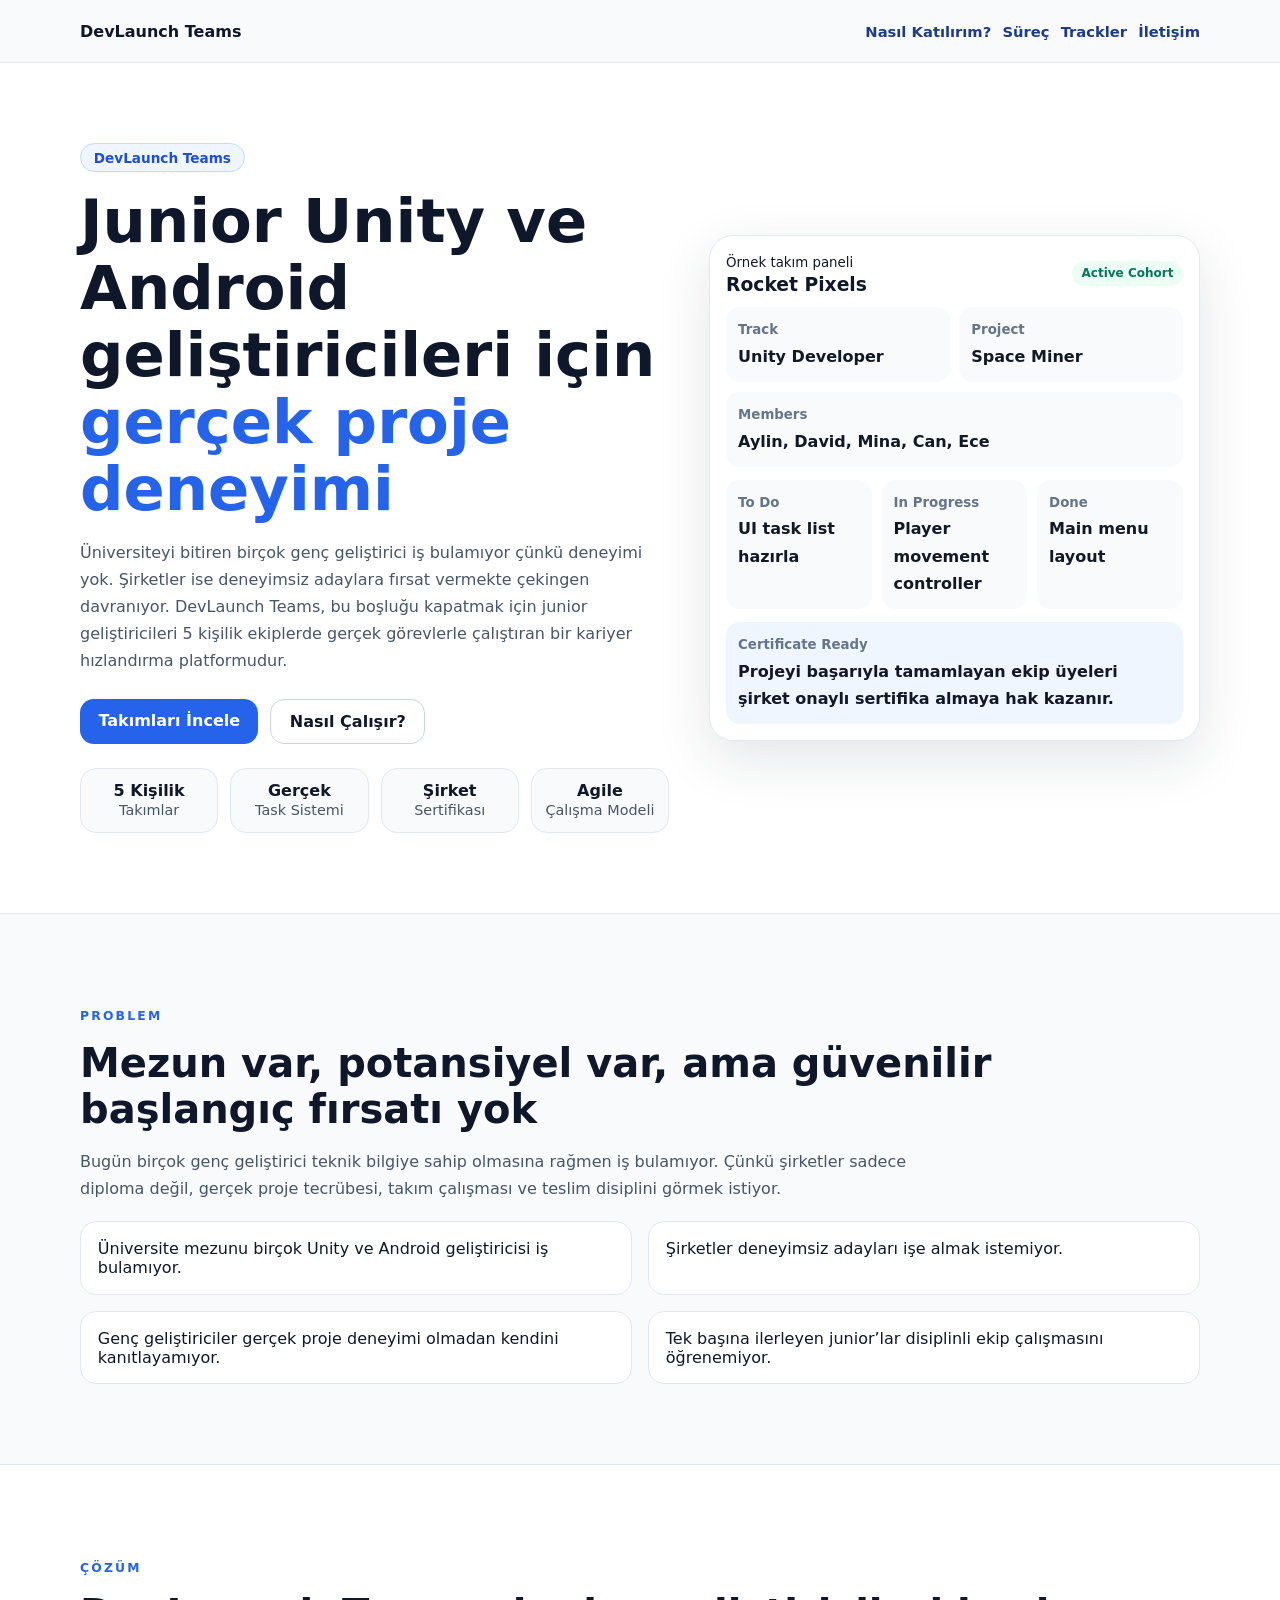
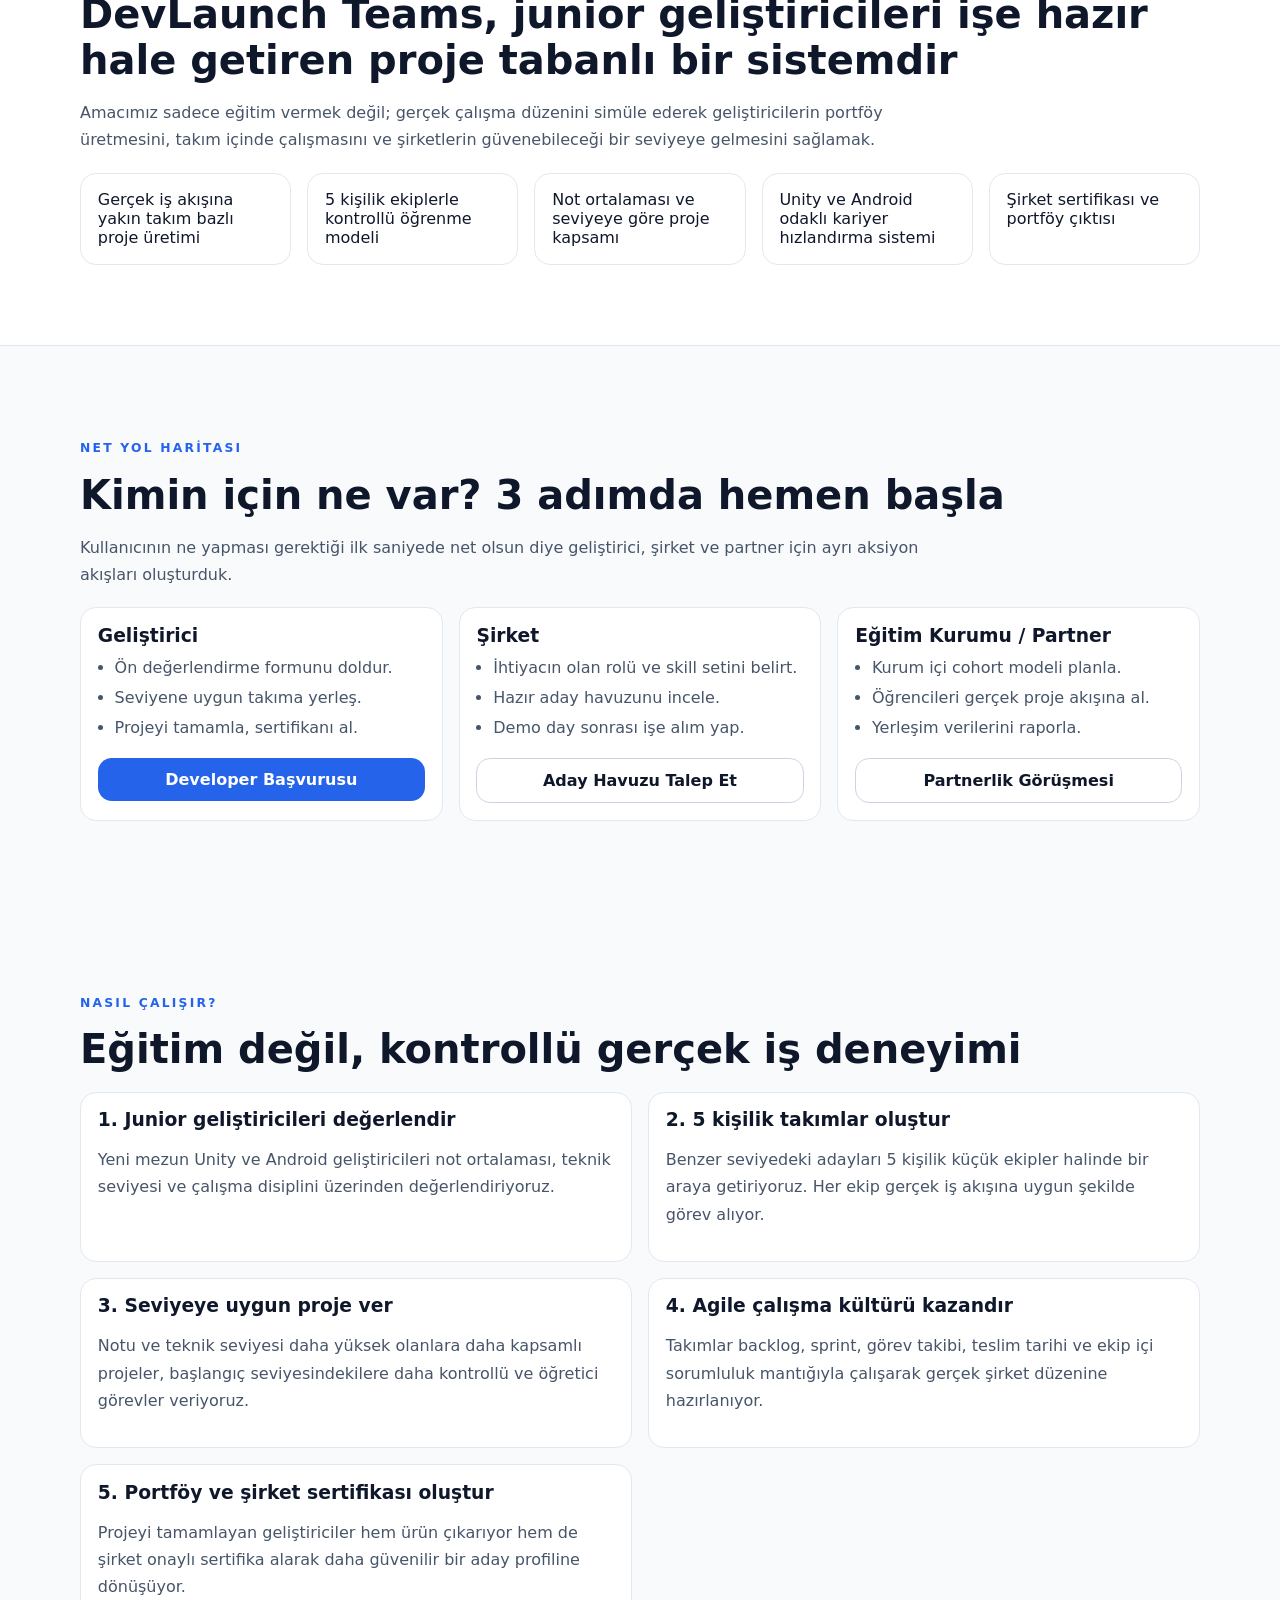
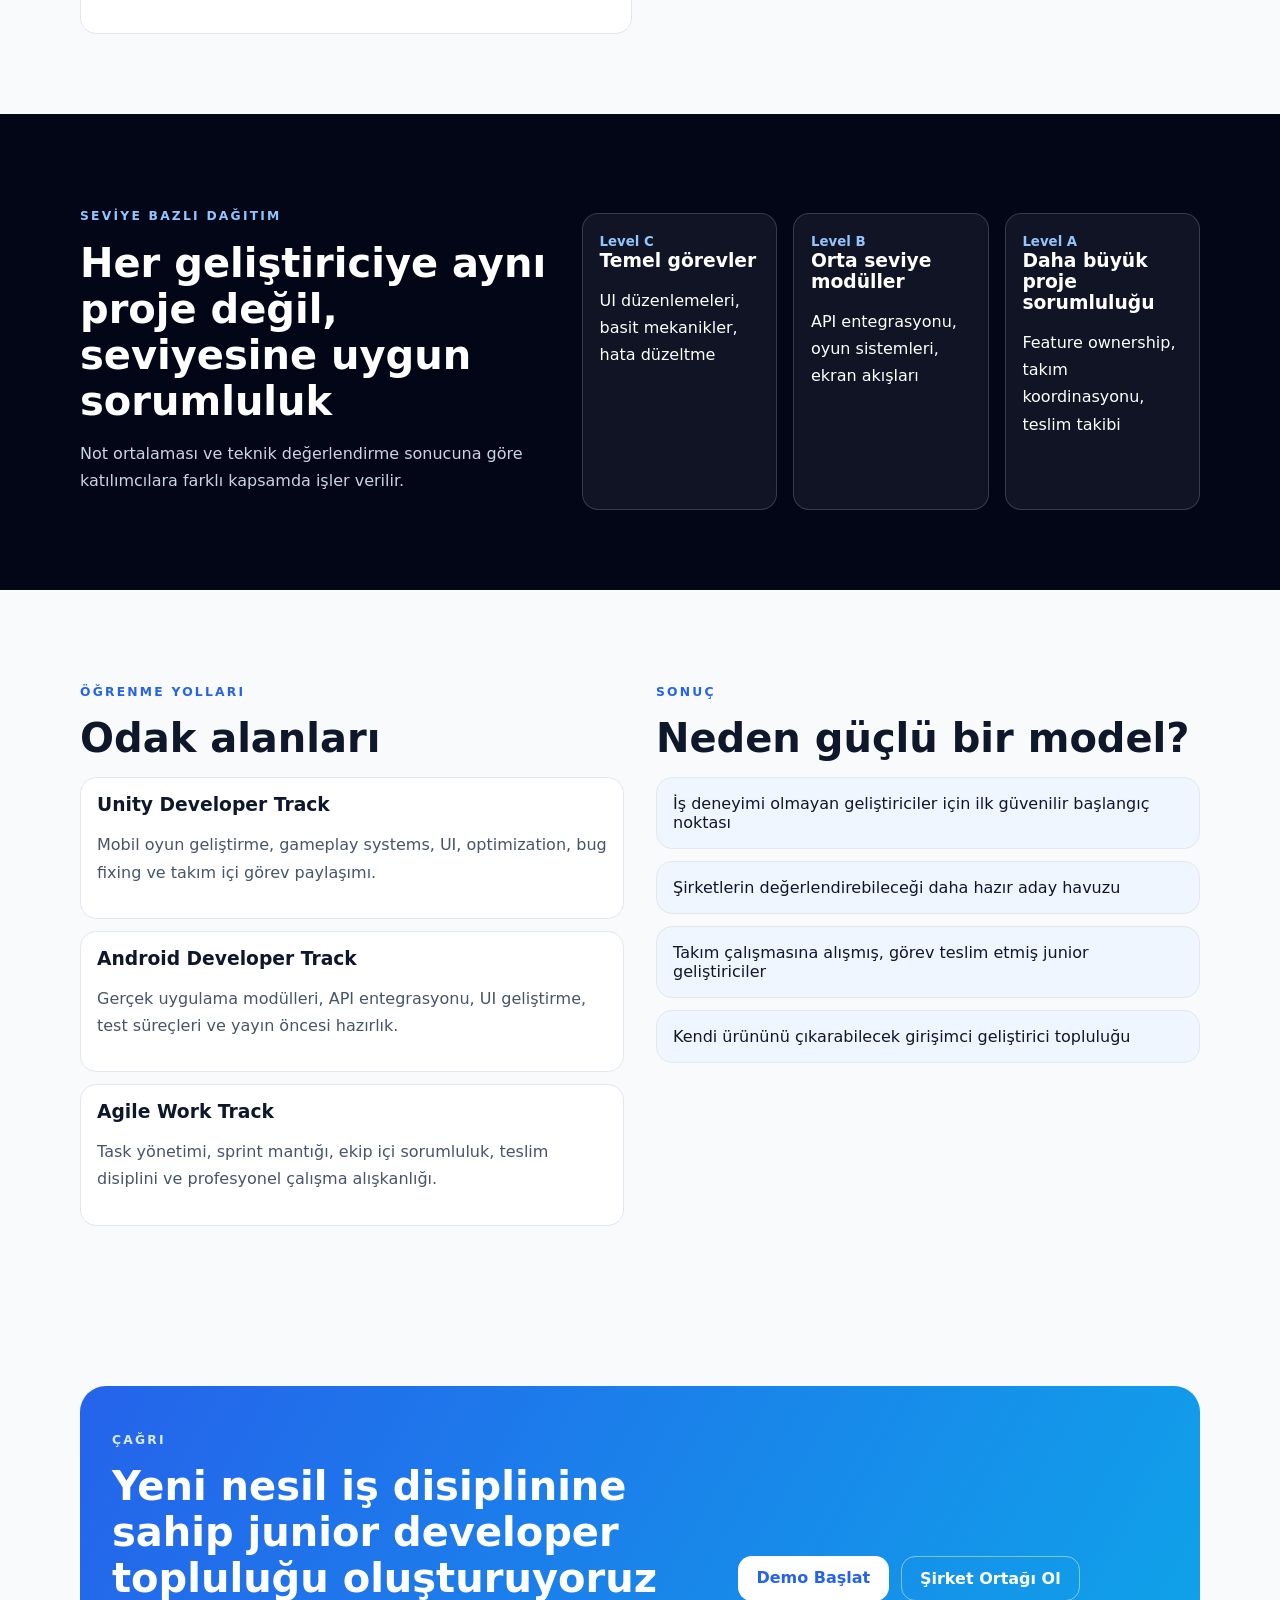
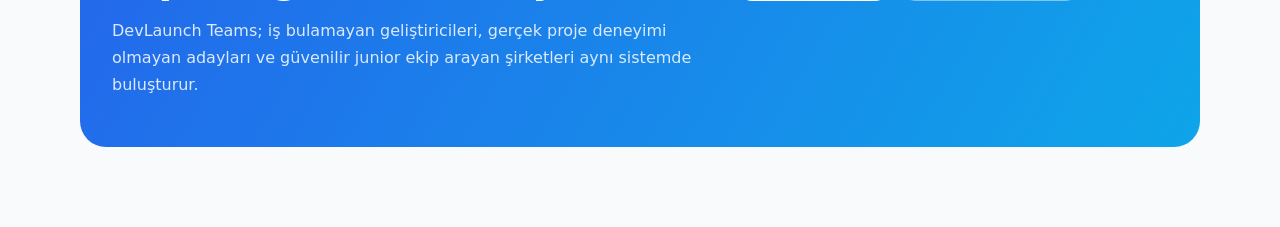
==== index.html @ 8c520bf7 "Clarify landing page user flow with navigation and action paths" ====
<!doctype html>
<html lang="tr">
  <head>
    <meta charset="UTF-8" />
    <meta name="viewport" content="width=device-width, initial-scale=1.0" />
    <title>DevLaunch Teams</title>
    <link rel="stylesheet" href="styles.css" />
  </head>
  <body>
    <header class="top-nav">
      <div class="container nav-inner">
        <a class="brand" href="#">DevLaunch Teams</a>
        <nav class="nav-links" aria-label="Site navigation">
          <a href="#how-to-join">Nasıl Katılırım?</a>
          <a href="#steps">Süreç</a>
          <a href="#tracks">Trackler</a>
          <a href="#contact">İletişim</a>
        </nav>
      </div>
    </header>
    <main>
      <section class="hero">
        <div class="container hero-grid">
          <div>
            <span class="badge">DevLaunch Teams</span>
            <h1>
              Junior Unity ve Android geliştiricileri için
              <span>gerçek proje deneyimi</span>
            </h1>
            <p>
              Üniversiteyi bitiren birçok genç geliştirici iş bulamıyor çünkü deneyimi yok. Şirketler ise deneyimsiz
              adaylara fırsat vermekte çekingen davranıyor. DevLaunch Teams, bu boşluğu kapatmak için junior
              geliştiricileri 5 kişilik ekiplerde gerçek görevlerle çalıştıran bir kariyer hızlandırma platformudur.
            </p>
            <div class="cta-row">
              <a href="#tracks" class="btn primary">Takımları İncele</a>
              <a href="#steps" class="btn secondary">Nasıl Çalışır?</a>
            </div>
            <div class="stats-row">
              <article><strong>5 Kişilik</strong><span>Takımlar</span></article>
              <article><strong>Gerçek</strong><span>Task Sistemi</span></article>
              <article><strong>Şirket</strong><span>Sertifikası</span></article>
              <article><strong>Agile</strong><span>Çalışma Modeli</span></article>
            </div>
          </div>

          <div class="panel">
            <div class="panel-head">
              <div>
                <small>Örnek takım paneli</small>
                <h3>Rocket Pixels</h3>
              </div>
              <span class="pill">Active Cohort</span>
            </div>
            <div class="panel-grid">
              <div><small>Track</small><p>Unity Developer</p></div>
              <div><small>Project</small><p>Space Miner</p></div>
              <div class="full"><small>Members</small><p>Aylin, David, Mina, Can, Ece</p></div>
            </div>
            <div class="kanban-grid">
              <div><small>To Do</small><p>UI task list hazırla</p></div>
              <div><small>In Progress</small><p>Player movement controller</p></div>
              <div><small>Done</small><p>Main menu layout</p></div>
            </div>
            <div class="note">
              <small>Certificate Ready</small>
              <p>Projeyi başarıyla tamamlayan ekip üyeleri şirket onaylı sertifika almaya hak kazanır.</p>
            </div>
          </div>
        </div>
      </section>

      <section class="section container">
        <p class="eyebrow">Problem</p>
        <h2>Mezun var, potansiyel var, ama güvenilir başlangıç fırsatı yok</h2>
        <p class="lead">
          Bugün birçok genç geliştirici teknik bilgiye sahip olmasına rağmen iş bulamıyor. Çünkü şirketler sadece
          diploma değil, gerçek proje tecrübesi, takım çalışması ve teslim disiplini görmek istiyor.
        </p>
        <div class="grid two">
          <article>Üniversite mezunu birçok Unity ve Android geliştiricisi iş bulamıyor.</article>
          <article>Şirketler deneyimsiz adayları işe almak istemiyor.</article>
          <article>Genç geliştiriciler gerçek proje deneyimi olmadan kendini kanıtlayamıyor.</article>
          <article>Tek başına ilerleyen junior’lar disiplinli ekip çalışmasını öğrenemiyor.</article>
        </div>
      </section>

      <section class="section alt">
        <div class="container">
          <p class="eyebrow">Çözüm</p>
          <h2>DevLaunch Teams, junior geliştiricileri işe hazır hale getiren proje tabanlı bir sistemdir</h2>
          <p class="lead">
            Amacımız sadece eğitim vermek değil; gerçek çalışma düzenini simüle ederek geliştiricilerin portföy
            üretmesini, takım içinde çalışmasını ve şirketlerin güvenebileceği bir seviyeye gelmesini sağlamak.
          </p>
          <div class="grid five">
            <article>Gerçek iş akışına yakın takım bazlı proje üretimi</article>
            <article>5 kişilik ekiplerle kontrollü öğrenme modeli</article>
            <article>Not ortalaması ve seviyeye göre proje kapsamı</article>
            <article>Unity ve Android odaklı kariyer hızlandırma sistemi</article>
            <article>Şirket sertifikası ve portföy çıktısı</article>
          </div>
        </div>
      </section>

      <section id="how-to-join" class="section container">
        <p class="eyebrow">Net Yol Haritası</p>
        <h2>Kimin için ne var? 3 adımda hemen başla</h2>
        <p class="lead">
          Kullanıcının ne yapması gerektiği ilk saniyede net olsun diye geliştirici, şirket ve partner için ayrı aksiyon
          akışları oluşturduk.
        </p>
        <div class="grid three">
          <article>
            <h3>Geliştirici</h3>
            <ul class="flow-list">
              <li>Ön değerlendirme formunu doldur.</li>
              <li>Seviyene uygun takıma yerleş.</li>
              <li>Projeyi tamamla, sertifikanı al.</li>
            </ul>
            <a class="btn primary full-btn" href="#contact">Developer Başvurusu</a>
          </article>
          <article>
            <h3>Şirket</h3>
            <ul class="flow-list">
              <li>İhtiyacın olan rolü ve skill setini belirt.</li>
              <li>Hazır aday havuzunu incele.</li>
              <li>Demo day sonrası işe alım yap.</li>
            </ul>
            <a class="btn secondary full-btn" href="#contact">Aday Havuzu Talep Et</a>
          </article>
          <article>
            <h3>Eğitim Kurumu / Partner</h3>
            <ul class="flow-list">
              <li>Kurum içi cohort modeli planla.</li>
              <li>Öğrencileri gerçek proje akışına al.</li>
              <li>Yerleşim verilerini raporla.</li>
            </ul>
            <a class="btn secondary full-btn" href="#contact">Partnerlik Görüşmesi</a>
          </article>
        </div>
      </section>

      <section id="steps" class="section container">
        <p class="eyebrow">Nasıl çalışır?</p>
        <h2>Eğitim değil, kontrollü gerçek iş deneyimi</h2>
        <div class="grid two steps">
          <article><h3>1. Junior geliştiricileri değerlendir</h3><p>Yeni mezun Unity ve Android geliştiricileri not ortalaması, teknik seviyesi ve çalışma disiplini üzerinden değerlendiriyoruz.</p></article>
          <article><h3>2. 5 kişilik takımlar oluştur</h3><p>Benzer seviyedeki adayları 5 kişilik küçük ekipler halinde bir araya getiriyoruz. Her ekip gerçek iş akışına uygun şekilde görev alıyor.</p></article>
          <article><h3>3. Seviyeye uygun proje ver</h3><p>Notu ve teknik seviyesi daha yüksek olanlara daha kapsamlı projeler, başlangıç seviyesindekilere daha kontrollü ve öğretici görevler veriyoruz.</p></article>
          <article><h3>4. Agile çalışma kültürü kazandır</h3><p>Takımlar backlog, sprint, görev takibi, teslim tarihi ve ekip içi sorumluluk mantığıyla çalışarak gerçek şirket düzenine hazırlanıyor.</p></article>
          <article><h3>5. Portföy ve şirket sertifikası oluştur</h3><p>Projeyi tamamlayan geliştiriciler hem ürün çıkarıyor hem de şirket onaylı sertifika alarak daha güvenilir bir aday profiline dönüşüyor.</p></article>
        </div>
      </section>

      <section class="section dark">
        <div class="container dark-grid">
          <div>
            <p class="eyebrow">Seviye bazlı dağıtım</p>
            <h2>Her geliştiriciye aynı proje değil, seviyesine uygun sorumluluk</h2>
            <p class="lead">Not ortalaması ve teknik değerlendirme sonucuna göre katılımcılara farklı kapsamda işler verilir.</p>
          </div>
          <div class="grid three level-cards">
            <article><small>Level C</small><h3>Temel görevler</h3><p>UI düzenlemeleri, basit mekanikler, hata düzeltme</p></article>
            <article><small>Level B</small><h3>Orta seviye modüller</h3><p>API entegrasyonu, oyun sistemleri, ekran akışları</p></article>
            <article><small>Level A</small><h3>Daha büyük proje sorumluluğu</h3><p>Feature ownership, takım koordinasyonu, teslim takibi</p></article>
          </div>
        </div>
      </section>

      <section id="tracks" class="section container">
        <div class="split">
          <div>
            <p class="eyebrow">Öğrenme yolları</p>
            <h2>Odak alanları</h2>
            <div class="stack">
              <article><h3>Unity Developer Track</h3><p>Mobil oyun geliştirme, gameplay systems, UI, optimization, bug fixing ve takım içi görev paylaşımı.</p></article>
              <article><h3>Android Developer Track</h3><p>Gerçek uygulama modülleri, API entegrasyonu, UI geliştirme, test süreçleri ve yayın öncesi hazırlık.</p></article>
              <article><h3>Agile Work Track</h3><p>Task yönetimi, sprint mantığı, ekip içi sorumluluk, teslim disiplini ve profesyonel çalışma alışkanlığı.</p></article>
            </div>
          </div>
          <div>
            <p class="eyebrow">Sonuç</p>
            <h2>Neden güçlü bir model?</h2>
            <div class="stack soft">
              <article>İş deneyimi olmayan geliştiriciler için ilk güvenilir başlangıç noktası</article>
              <article>Şirketlerin değerlendirebileceği daha hazır aday havuzu</article>
              <article>Takım çalışmasına alışmış, görev teslim etmiş junior geliştiriciler</article>
              <article>Kendi ürününü çıkarabilecek girişimci geliştirici topluluğu</article>
            </div>
          </div>
        </div>
      </section>

      <section id="contact" class="section container">
        <div class="cta-banner">
          <div>
            <p class="eyebrow">Çağrı</p>
            <h2>Yeni nesil iş disiplinine sahip junior developer topluluğu oluşturuyoruz</h2>
            <p class="lead">DevLaunch Teams; iş bulamayan geliştiricileri, gerçek proje deneyimi olmayan adayları ve güvenilir junior ekip arayan şirketleri aynı sistemde buluşturur.</p>
          </div>
          <div class="cta-row">
            <a class="btn white" href="#">Demo Başlat</a>
            <a class="btn outline" href="#">Şirket Ortağı Ol</a>
          </div>
        </div>
      </section>
    </main>
  </body>
</html>
---- styles.css ----
:root {
  --bg: #f8fafc;
  --text: #0f172a;
  --muted: #475569;
  --line: #e2e8f0;
  --blue: #2563eb;
}
* { box-sizing: border-box; }
body { margin: 0; font-family: Inter, system-ui, sans-serif; background: var(--bg); color: var(--text); }
.container { width: min(1120px, 92vw); margin: 0 auto; }
.top-nav { position: sticky; top: 0; z-index: 20; backdrop-filter: blur(6px); background: #f8fafccc; border-bottom: 1px solid var(--line); }
.nav-inner { display: flex; align-items: center; justify-content: space-between; min-height: 62px; gap: 1rem; }
.brand { text-decoration: none; color: var(--text); font-weight: 800; }
.nav-links { display: flex; flex-wrap: wrap; gap: .7rem; }
.nav-links a { text-decoration: none; color: #1e3a8a; font-weight: 600; font-size: .92rem; }
.section { padding: 5rem 0; }
.hero { background: #fff; border-bottom: 1px solid var(--line); padding: 5rem 0; }
.hero-grid { display: grid; gap: 2.5rem; grid-template-columns: 1.2fr 1fr; align-items: center; }
.badge { display: inline-block; padding: .35rem .8rem; border: 1px solid #bfdbfe; border-radius: 999px; background: #eff6ff; color: #1d4ed8; font-weight: 600; font-size: .85rem; }
h1 { font-size: clamp(2rem, 5vw, 3.8rem); line-height: 1.1; margin: 1rem 0; }
h1 span { color: var(--blue); }
h2 { font-size: clamp(1.7rem, 3.4vw, 2.5rem); margin: .4rem 0 1rem; }
h3 { margin: 0; }
p { color: var(--muted); line-height: 1.7; }
.lead { max-width: 850px; }
.eyebrow { letter-spacing: .18em; text-transform: uppercase; color: var(--blue); font-weight: 700; font-size: .77rem; }
.cta-row { display: flex; gap: .75rem; flex-wrap: wrap; margin-top: 1.5rem; }
.btn { display: inline-block; border-radius: 14px; padding: .75rem 1.15rem; text-decoration: none; font-weight: 700; }
.btn.primary { background: var(--blue); color: #fff; }
.btn.secondary { border: 1px solid #cbd5e1; background: #fff; color: var(--text); }
.btn.white { background: #fff; color: var(--blue); }
.btn.outline { border: 1px solid #ffffff75; color: #fff; }
.full-btn { margin-top: .8rem; text-align: center; width: 100%; }
.flow-list { margin: .65rem 0 0; padding-left: 1.05rem; color: var(--muted); }
.flow-list li { margin: .35rem 0; line-height: 1.5; }
.stats-row { margin-top: 1.5rem; display: grid; grid-template-columns: repeat(4, minmax(0, 1fr)); gap: .75rem; }
.stats-row article { border: 1px solid var(--line); background: #f8fafc; border-radius: 16px; padding: .8rem; text-align: center; }
.stats-row strong { display: block; }
.stats-row span { font-size: .9rem; color: var(--muted); }
.panel { border: 1px solid var(--line); border-radius: 24px; background: #fff; padding: 1rem; box-shadow: 0 18px 55px #1e293b1f; }
.panel-head { display: flex; justify-content: space-between; align-items: center; }
.panel-head h3 { margin: .15rem 0 0; }
.pill { background: #ecfdf5; color: #047857; padding: .35rem .6rem; border-radius: 999px; font-size: .75rem; font-weight: 700; }
.panel-grid { margin-top: .8rem; display: grid; grid-template-columns: repeat(2, 1fr); gap: .6rem; }
.panel-grid div, .kanban-grid div { border-radius: 14px; background: #f8fafc; padding: .75rem; }
.panel-grid small, .kanban-grid small, .note small { color: #64748b; font-weight: 700; }
.panel-grid p, .kanban-grid p, .note p { margin: .3rem 0 0; color: #111827; font-weight: 600; }
.panel-grid .full { grid-column: 1 / -1; }
.kanban-grid { margin-top: .8rem; display: grid; grid-template-columns: repeat(3, 1fr); gap: .6rem; }
.note { margin-top: .8rem; border-radius: 14px; background: #eff6ff; padding: .75rem; }
.grid { display: grid; gap: 1rem; margin-top: 1.2rem; }
.grid.two { grid-template-columns: repeat(2, minmax(0, 1fr)); }
.grid.three { grid-template-columns: repeat(3, minmax(0, 1fr)); }
.grid.five { grid-template-columns: repeat(5, minmax(0, 1fr)); }
.grid article { border: 1px solid var(--line); border-radius: 16px; background: #fff; padding: 1.05rem; }
.alt { background: #fff; border-top: 1px solid var(--line); border-bottom: 1px solid var(--line); }
.steps article h3 { margin-bottom: .45rem; }
.dark { background: #020617; color: #fff; }
.dark .eyebrow { color: #93c5fd; }
.dark .lead { color: #cbd5e1; }
.dark-grid { display: grid; gap: 1rem; grid-template-columns: 1.1fr 1.4fr; }
.level-cards article { background: #ffffff0f; border-color: #ffffff2c; backdrop-filter: blur(2px); }
.level-cards small { color: #93c5fd; font-weight: 700; }
.level-cards h3, .level-cards p { color: #fff; }
.split { display: grid; gap: 2rem; grid-template-columns: 1fr 1fr; }
.stack { display: grid; gap: .75rem; margin-top: 1rem; }
.stack article { border: 1px solid var(--line); border-radius: 16px; background: #fff; padding: 1rem; }
.stack.soft article { background: #eff6ff; }
.cta-banner { border-radius: 26px; background: linear-gradient(120deg, #2563eb, #0ea5e9); color: #fff; padding: 2rem; display: grid; grid-template-columns: 1.4fr 1fr; gap: 1.5rem; align-items: center; }
.cta-banner .eyebrow, .cta-banner p { color: #dbeafe; }
@media (max-width: 1024px) {
  .hero-grid, .dark-grid, .split, .cta-banner { grid-template-columns: 1fr; }
  .grid.five { grid-template-columns: repeat(2, minmax(0, 1fr)); }
}
@media (max-width: 780px) {
  .nav-inner { min-height: 56px; }
  .nav-links { gap: .5rem; }
  .stats-row, .grid.two, .grid.three, .kanban-grid, .panel-grid, .grid.five { grid-template-columns: 1fr; }
  .section, .hero { padding: 3.2rem 0; }
}
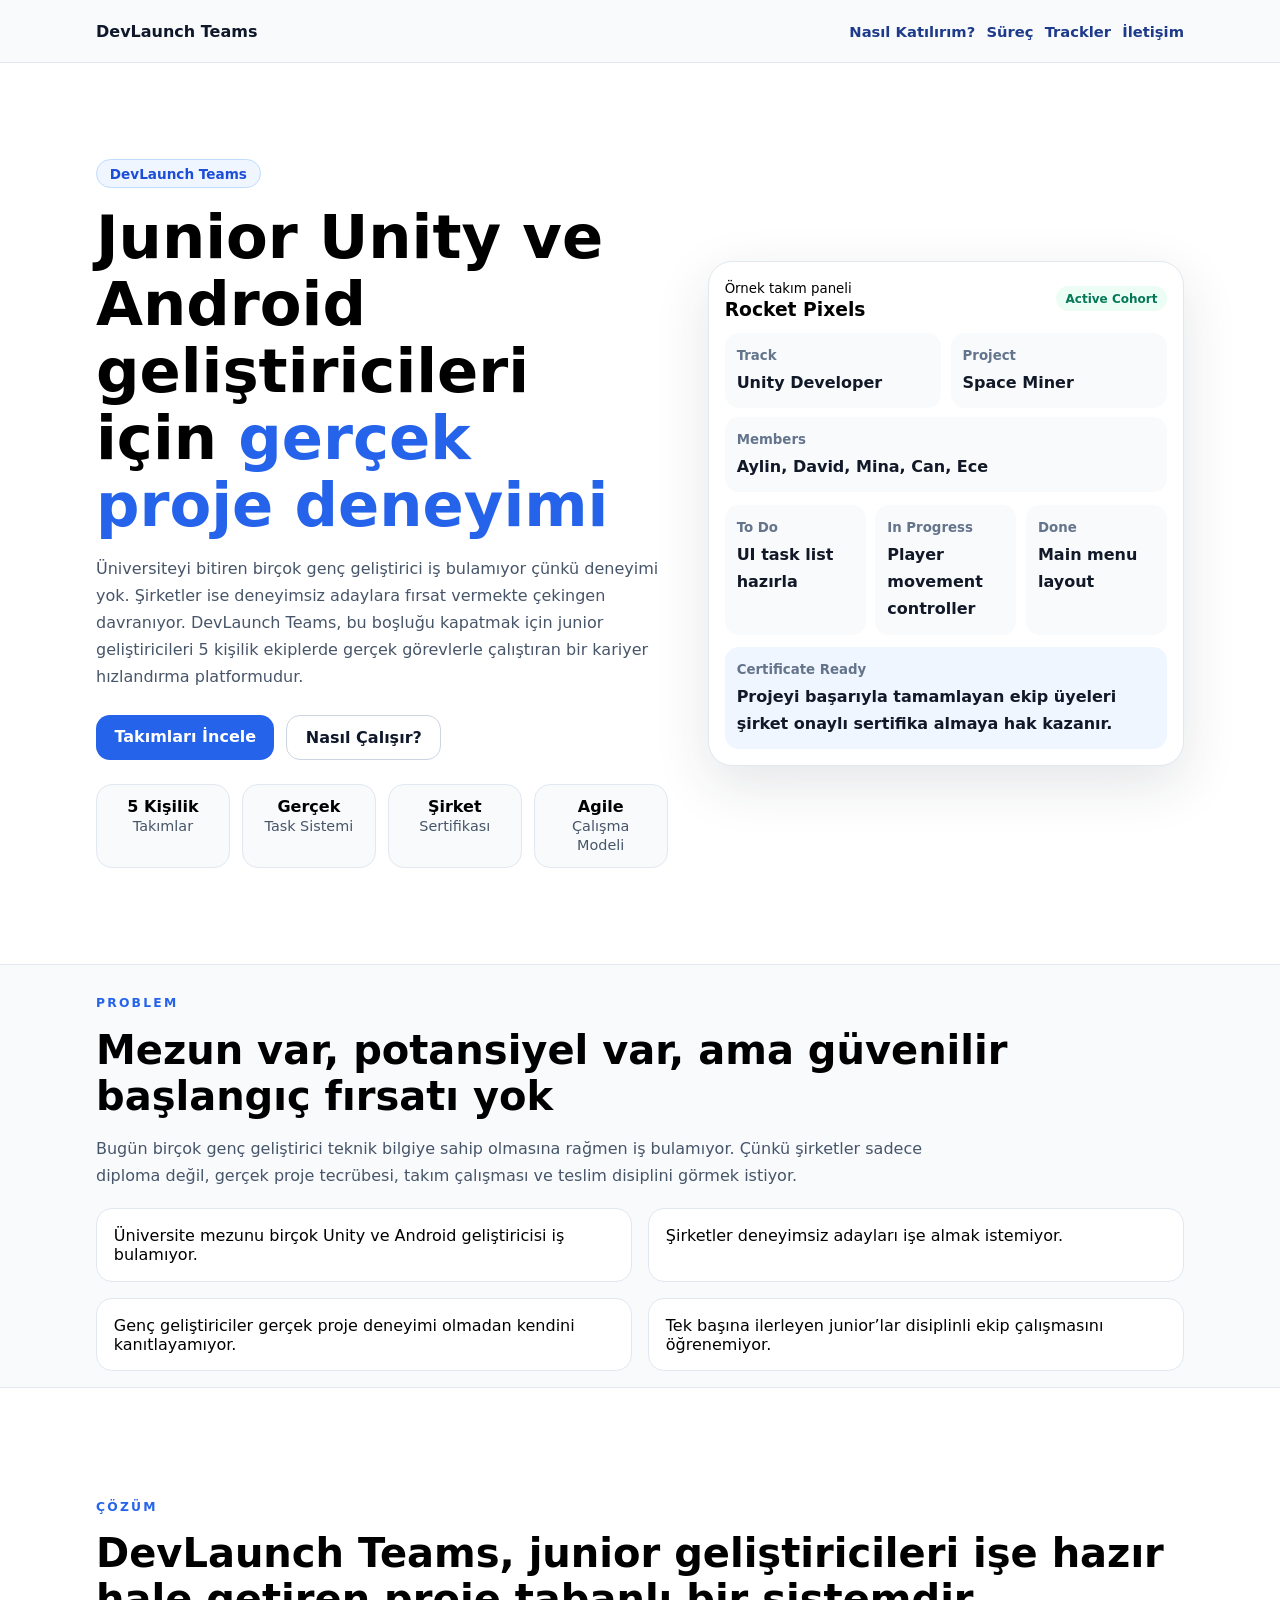
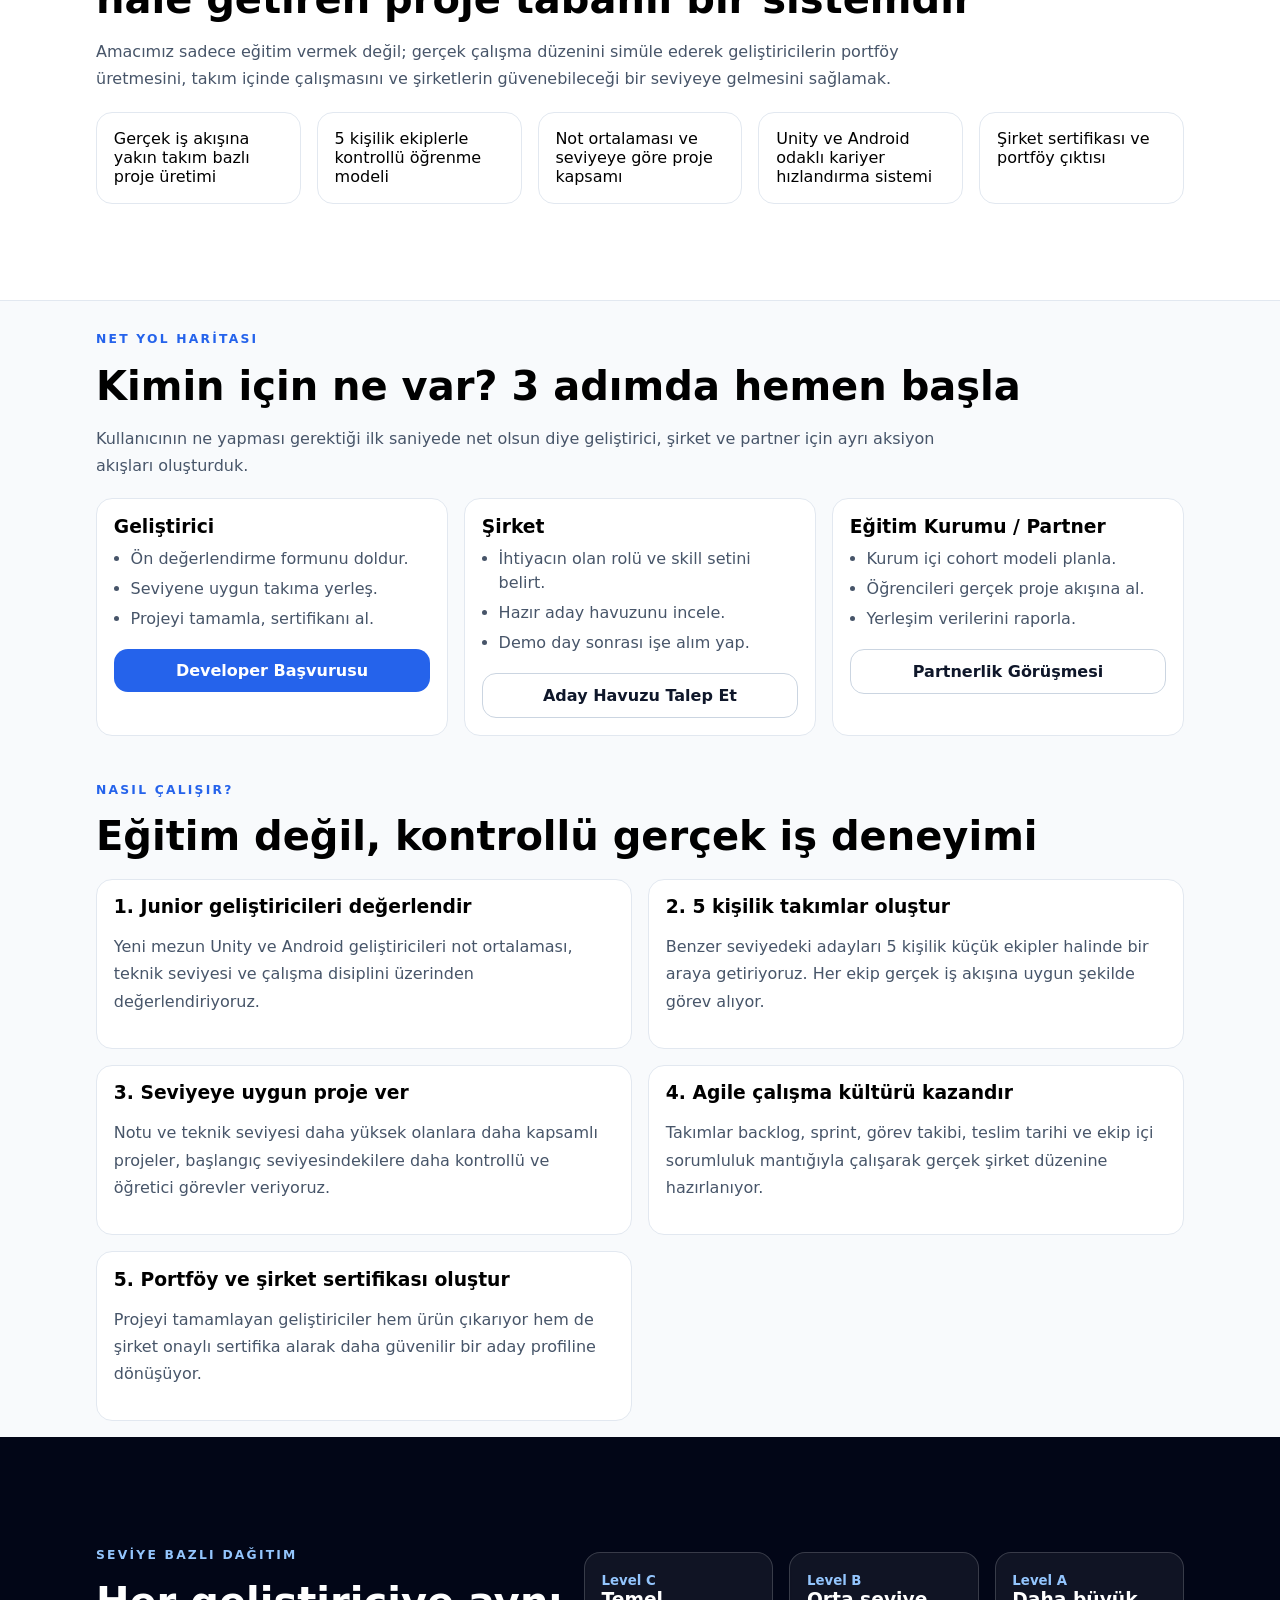
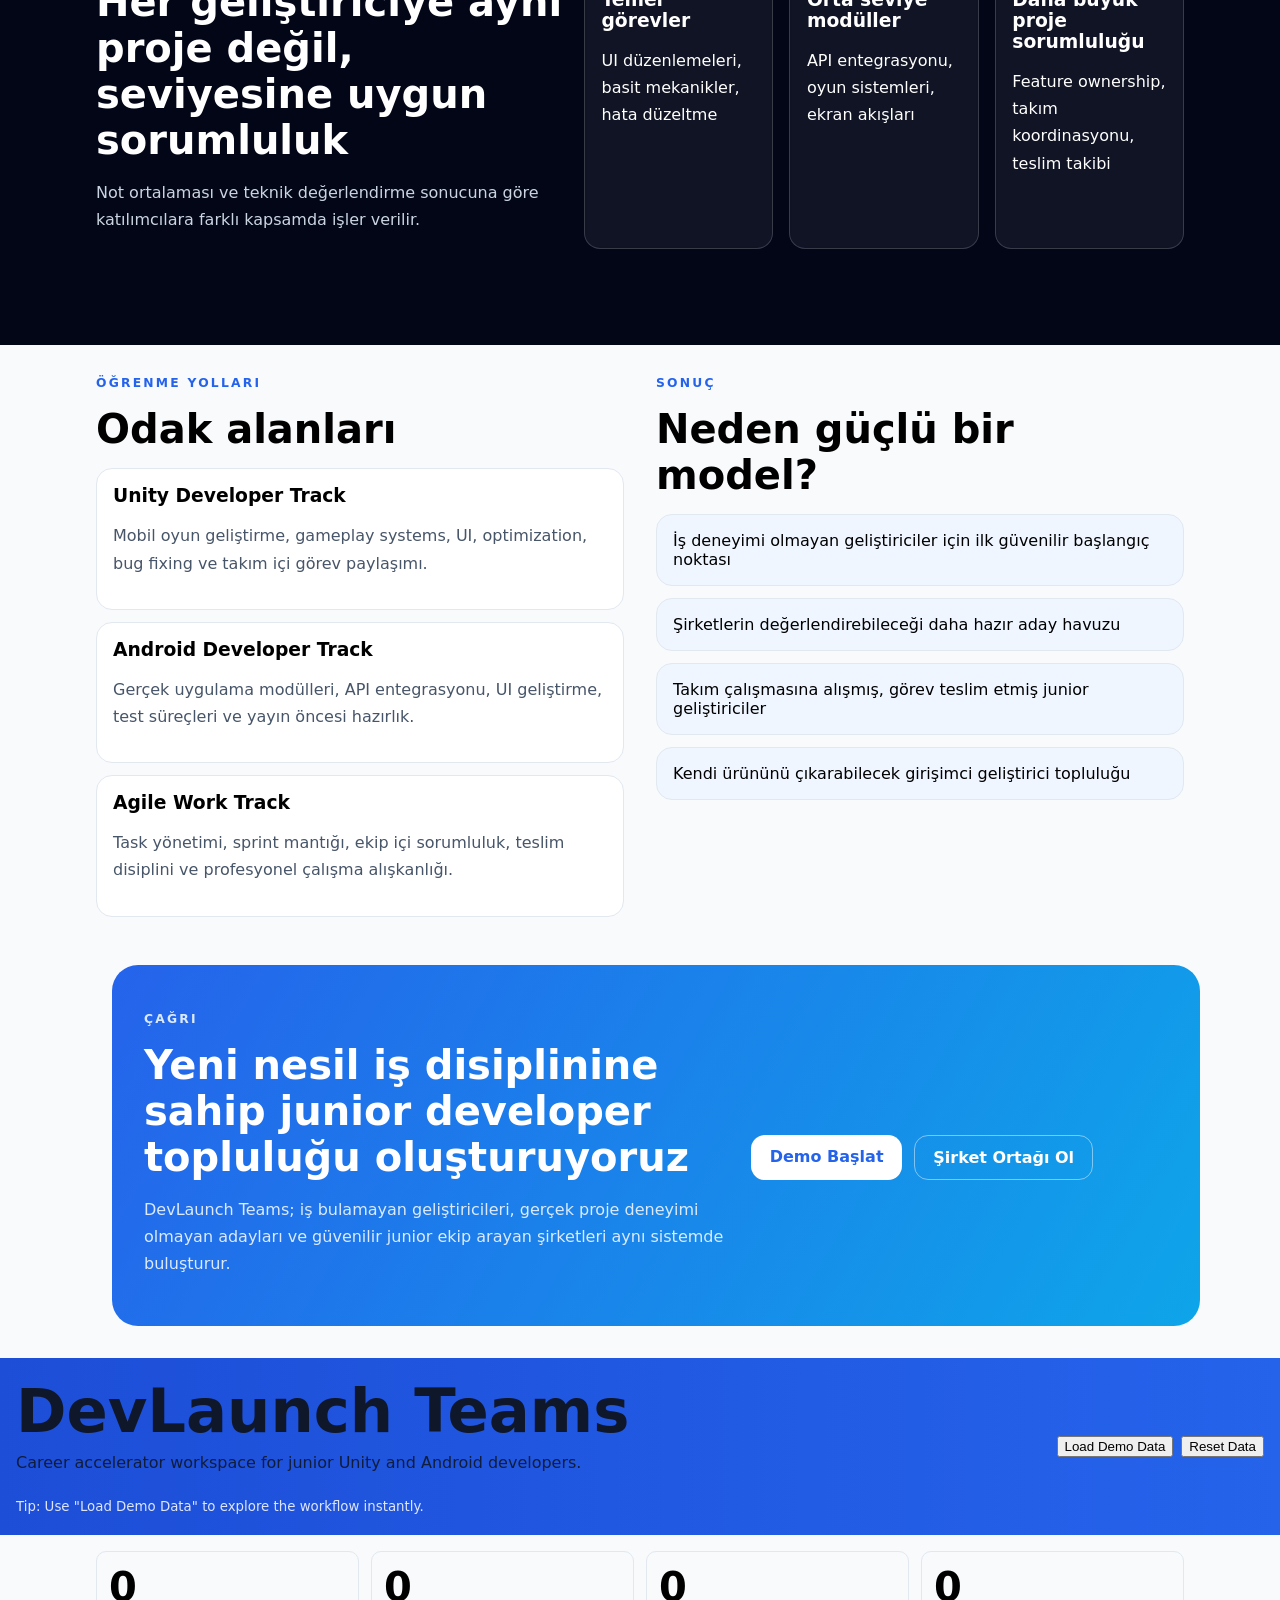
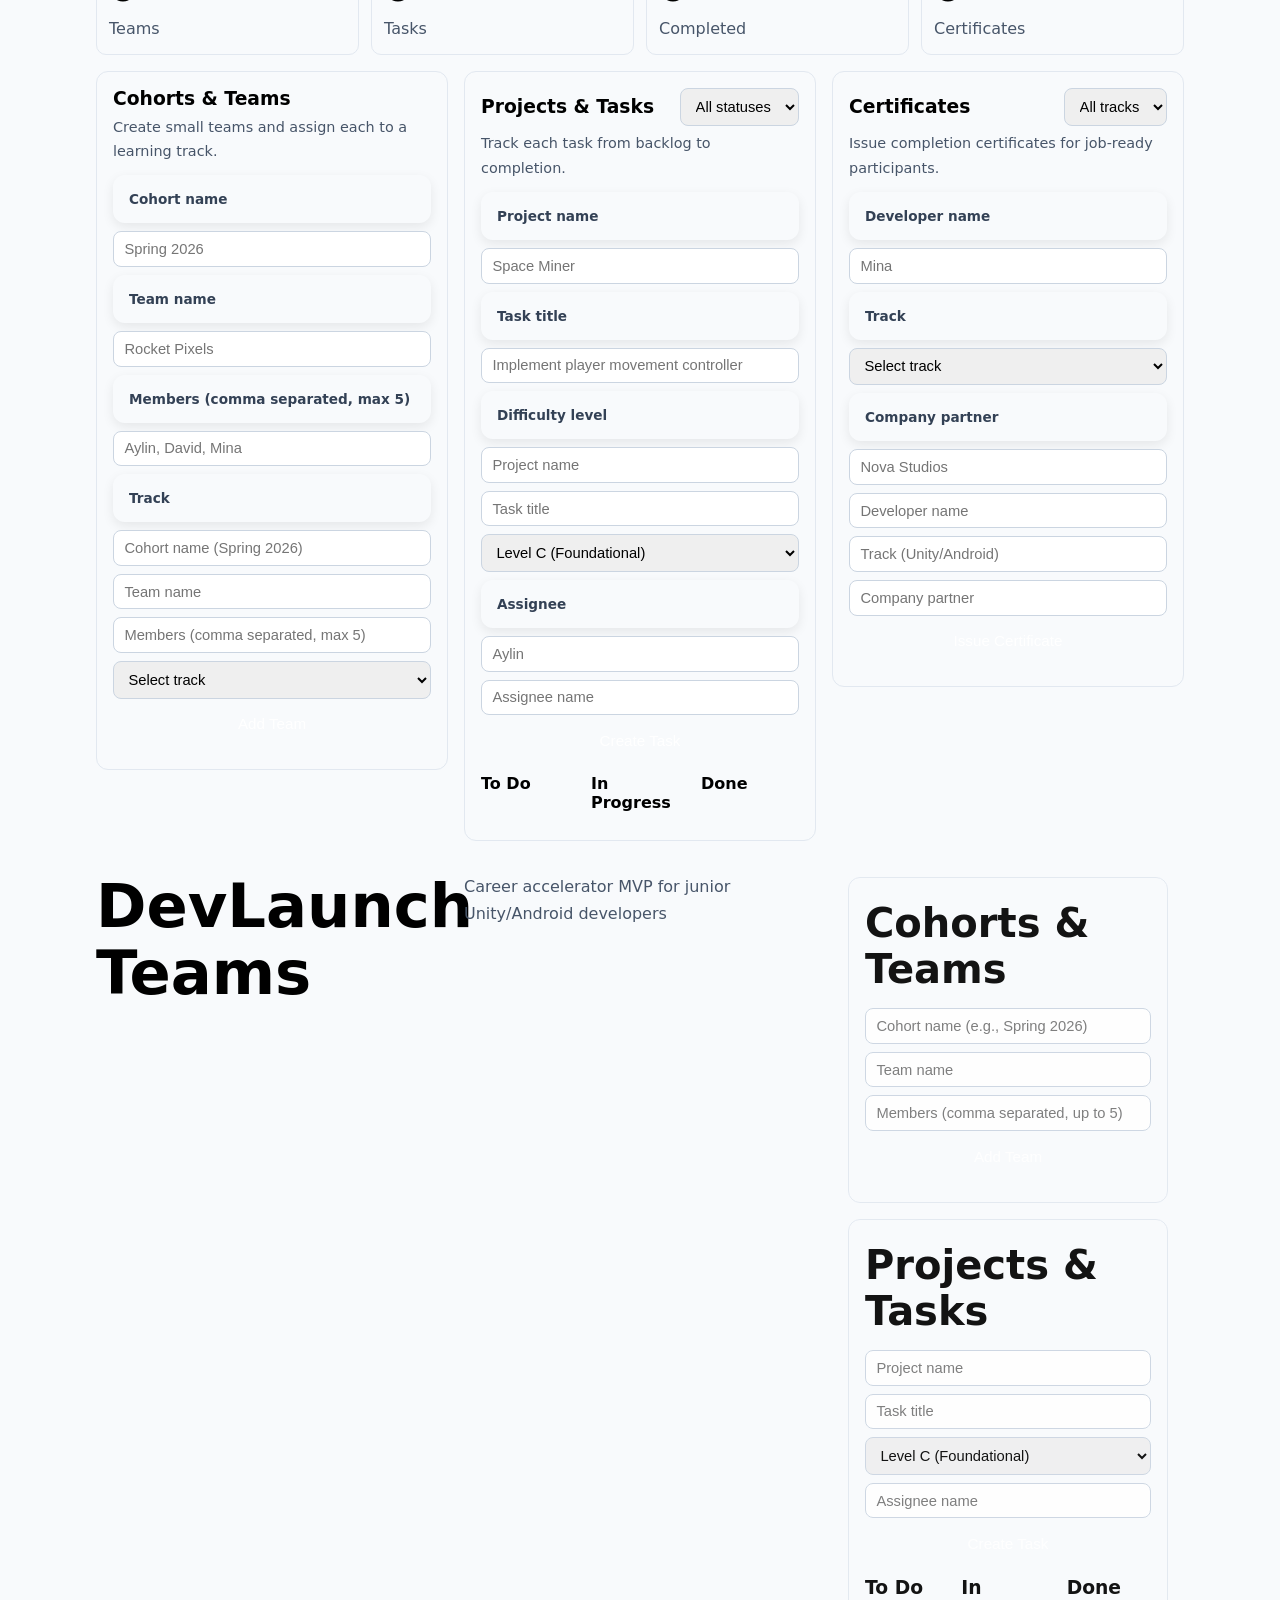
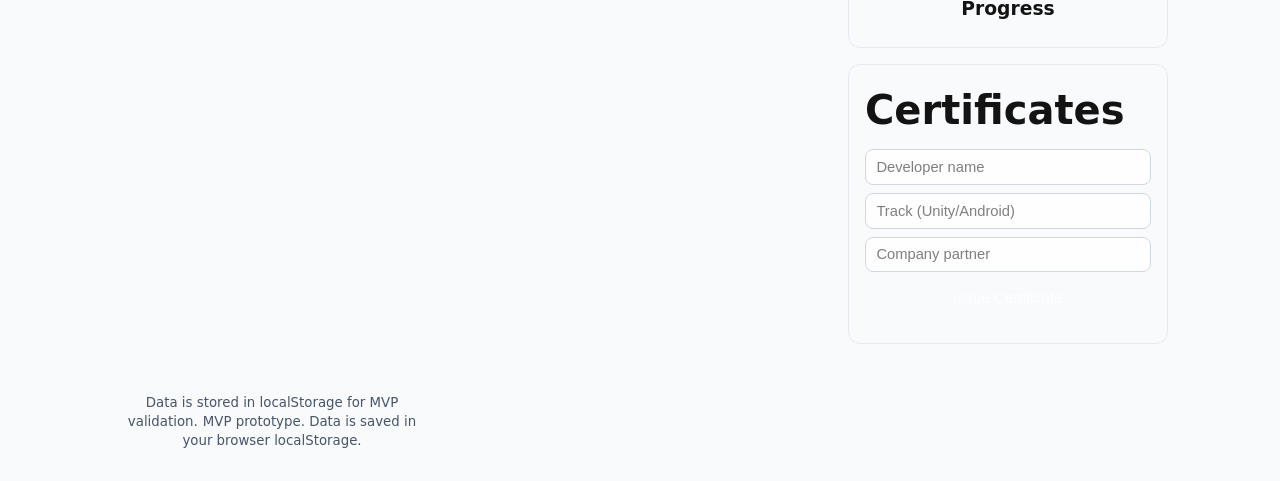
==== commit fe13b3dc: "Merge branch 'main' into codex/create-platform-for-collaborative-developer-projects-z02v9r" ====
--- a/index.html
+++ b/index.html
@@ -193,6 +193,7 @@
       </section>
 
       <section id="contact" class="section container">
+      <section class="section container">
         <div class="cta-banner">
           <div>
             <p class="eyebrow">Çağrı</p>
@@ -206,5 +207,201 @@
         </div>
       </section>
     </main>
+<html lang="en">
+  <head>
+    <meta charset="UTF-8" />
+    <meta name="viewport" content="width=device-width, initial-scale=1.0" />
+    <title>DevLaunch Teams MVP</title>
+    <link rel="stylesheet" href="styles.css" />
+  </head>
+  <body>
+    <header class="topbar">
+      <div>
+        <h1>DevLaunch Teams</h1>
+        <p>Career accelerator workspace for junior Unity and Android developers.</p>
+        <small class="topbar-tip">Tip: Use "Load Demo Data" to explore the workflow instantly.</small>
+      </div>
+      <div class="toolbar">
+        <button id="seed-btn" type="button">Load Demo Data</button>
+        <button id="reset-btn" type="button" class="danger">Reset Data</button>
+      </div>
+    </header>
+
+    <main class="container">
+      <section class="stats" aria-label="MVP stats">
+        <article class="metric"><h2 id="teams-count">0</h2><p>Teams</p></article>
+        <article class="metric"><h2 id="tasks-count">0</h2><p>Tasks</p></article>
+        <article class="metric"><h2 id="done-count">0</h2><p>Completed</p></article>
+        <article class="metric"><h2 id="certs-count">0</h2><p>Certificates</p></article>
+      </section>
+
+
+      <p id="message" class="message" role="status" aria-live="polite"></p>
+
+      <section class="layout">
+        <article class="card">
+          <h3>Cohorts & Teams</h3>
+          <p class="section-help">Create small teams and assign each to a learning track.</p>
+          <form id="team-form" class="stack">
+            <label for="cohort">Cohort name</label>
+            <input id="cohort" placeholder="Spring 2026" autocomplete="off" required />
+            <label for="team">Team name</label>
+            <input id="team" placeholder="Rocket Pixels" autocomplete="off" required />
+            <label for="members">Members (comma separated, max 5)</label>
+            <input id="members" placeholder="Aylin, David, Mina" autocomplete="off" required />
+            <label for="team-track">Track</label>
+          <form id="team-form" class="stack">
+            <input id="cohort" placeholder="Cohort name (Spring 2026)" required />
+            <input id="team" placeholder="Team name" required />
+            <input id="members" placeholder="Members (comma separated, max 5)" required />
+            <select id="team-track" required>
+              <option value="">Select track</option>
+              <option value="Unity">Unity</option>
+              <option value="Android">Android</option>
+            </select>
+            <button type="submit">Add Team</button>
+          </form>
+          <ul id="team-list" class="list"></ul>
+        </article>
+
+        <article class="card">
+          <div class="card-header">
+            <h3>Projects & Tasks</h3>
+            <select id="task-filter-status">
+              <option value="all">All statuses</option>
+              <option value="todo">To Do</option>
+              <option value="in-progress">In Progress</option>
+              <option value="done">Done</option>
+            </select>
+          </div>
+          <p class="section-help">Track each task from backlog to completion.</p>
+          <form id="task-form" class="stack">
+            <label for="project">Project name</label>
+            <input id="project" placeholder="Space Miner" autocomplete="off" required />
+            <label for="task">Task title</label>
+            <input id="task" placeholder="Implement player movement controller" autocomplete="off" required />
+            <label for="difficulty">Difficulty level</label>
+          <form id="task-form" class="stack">
+            <input id="project" placeholder="Project name" required />
+            <input id="task" placeholder="Task title" required />
+            <select id="difficulty" required>
+              <option value="C">Level C (Foundational)</option>
+              <option value="B">Level B (Intermediate)</option>
+              <option value="A">Level A (Advanced)</option>
+            </select>
+            <label for="assignee">Assignee</label>
+            <input id="assignee" placeholder="Aylin" autocomplete="off" required />
+            <input id="assignee" placeholder="Assignee name" required />
+            <button type="submit">Create Task</button>
+          </form>
+
+          <div class="kanban">
+            <section>
+              <h4>To Do</h4>
+              <ul id="todo" class="list"></ul>
+            </section>
+            <section>
+              <h4>In Progress</h4>
+              <ul id="in-progress" class="list"></ul>
+            </section>
+            <section>
+              <h4>Done</h4>
+              <ul id="done" class="list"></ul>
+            </section>
+          </div>
+        </article>
+
+        <article class="card">
+          <div class="card-header">
+            <h3>Certificates</h3>
+            <select id="cert-filter-track">
+              <option value="all">All tracks</option>
+              <option value="Unity">Unity</option>
+              <option value="Android">Android</option>
+            </select>
+          </div>
+          <p class="section-help">Issue completion certificates for job-ready participants.</p>
+          <form id="cert-form" class="stack">
+            <label for="cert-name">Developer name</label>
+            <input id="cert-name" placeholder="Mina" autocomplete="off" required />
+            <label for="cert-track">Track</label>
+            <select id="cert-track" required>
+              <option value="">Select track</option>
+              <option value="Unity">Unity</option>
+              <option value="Android">Android</option>
+            </select>
+            <label for="cert-partner">Company partner</label>
+            <input id="cert-partner" placeholder="Nova Studios" autocomplete="off" required />
+          <form id="cert-form" class="stack">
+            <input id="cert-name" placeholder="Developer name" required />
+            <input id="cert-track" placeholder="Track (Unity/Android)" required />
+            <input id="cert-partner" placeholder="Company partner" required />
+            <button type="submit">Issue Certificate</button>
+          </form>
+          <ul id="cert-list" class="list"></ul>
+        </article>
+      <h1>DevLaunch Teams</h1>
+      <p>Career accelerator MVP for junior Unity/Android developers</p>
+    </header>
+
+    <main class="layout">
+      <section class="card">
+        <h2>Cohorts & Teams</h2>
+        <form id="team-form" class="stack">
+          <input id="cohort" placeholder="Cohort name (e.g., Spring 2026)" required />
+          <input id="team" placeholder="Team name" required />
+          <input id="members" placeholder="Members (comma separated, up to 5)" required />
+          <button type="submit">Add Team</button>
+        </form>
+        <ul id="team-list" class="list"></ul>
+      </section>
+
+      <section class="card">
+        <h2>Projects & Tasks</h2>
+        <form id="task-form" class="stack">
+          <input id="project" placeholder="Project name" required />
+          <input id="task" placeholder="Task title" required />
+          <select id="difficulty">
+            <option value="C">Level C (Foundational)</option>
+            <option value="B">Level B (Intermediate)</option>
+            <option value="A">Level A (Advanced)</option>
+          </select>
+          <input id="assignee" placeholder="Assignee name" required />
+          <button type="submit">Create Task</button>
+        </form>
+        <div class="kanban">
+          <div>
+            <h3>To Do</h3>
+            <ul id="todo" class="list"></ul>
+          </div>
+          <div>
+            <h3>In Progress</h3>
+            <ul id="in-progress" class="list"></ul>
+          </div>
+          <div>
+            <h3>Done</h3>
+            <ul id="done" class="list"></ul>
+          </div>
+        </div>
+      </section>
+
+      <section class="card">
+        <h2>Certificates</h2>
+        <form id="cert-form" class="stack">
+          <input id="cert-name" placeholder="Developer name" required />
+          <input id="cert-track" placeholder="Track (Unity/Android)" required />
+          <input id="cert-partner" placeholder="Company partner" required />
+          <button type="submit">Issue Certificate</button>
+        </form>
+        <ul id="cert-list" class="list"></ul>
+      </section>
+    </main>
+
+    <footer>
+      <small>Data is stored in localStorage for MVP validation.</small>
+      <small>MVP prototype. Data is saved in your browser localStorage.</small>
+    </footer>
+
+    <script src="app.js"></script>
   </body>
 </html>
--- a/styles.css
+++ b/styles.css
@@ -77,4 +77,317 @@
   .nav-links { gap: .5rem; }
   .stats-row, .grid.two, .grid.three, .kanban-grid, .panel-grid, .grid.five { grid-template-columns: 1fr; }
   .section, .hero { padding: 3.2rem 0; }
-}
+  .stats-row, .grid.two, .grid.three, .kanban-grid, .panel-grid, .grid.five { grid-template-columns: 1fr; }
+  .section, .hero { padding: 3.2rem 0; }
+  --bg: #f3f6fb;
+  --card: #fff;
+  --ink: #0f172a;
+  --muted: #64748b;
+  --brand: #1d4ed8;
+  --danger: #be123c;
+  --line: #dbe3ef;
+  color-scheme: light;
+  --bg: #f5f7fb;
+  --card: #ffffff;
+  --accent: #2563eb;
+  --text: #1f2937;
+  --muted: #6b7280;
+}
+
+* {
+  box-sizing: border-box;
+}
+
+body {
+  margin: 0;
+  font-family: Inter, system-ui, -apple-system, Segoe UI, Roboto, sans-serif;
+  background: var(--bg);
+  color: var(--ink);
+}
+
+.topbar {
+  display: flex;
+  justify-content: space-between;
+  gap: 1rem;
+  align-items: center;
+  padding: 1rem;
+  color: #fff;
+  background: linear-gradient(120deg, #1e3a8a, var(--brand));
+}
+
+.topbar h1,
+.topbar p {
+  color: var(--text);
+}
+
+.topbar {
+  background: linear-gradient(90deg, #1d4ed8, #2563eb);
+  color: white;
+  padding: 1.25rem 1rem;
+}
+
+.topbar h1 {
+  margin: 0;
+}
+
+.topbar p {
+  margin-top: 0.3rem;
+  opacity: 0.9;
+}
+
+.topbar-tip {
+  display: inline-block;
+  margin-top: 0.4rem;
+  opacity: 0.85;
+}
+
+.toolbar {
+  display: flex;
+  gap: 0.5rem;
+}
+
+.container {
+  padding: 1rem;
+  max-width: 1400px;
+  margin: 0 auto;
+}
+
+.stats {
+  display: grid;
+  grid-template-columns: repeat(4, minmax(120px, 1fr));
+  gap: 0.75rem;
+}
+
+.metric {
+  background: var(--card);
+  border: 1px solid var(--line);
+  border-radius: 10px;
+  padding: 0.75rem;
+}
+
+.metric h2,
+.metric p {
+  margin: 0;
+}
+
+.metric p {
+  margin-top: 0.3rem;
+  color: var(--muted);
+}
+
+.features-card {
+  margin-top: 1rem;
+}
+
+.feature-list {
+  margin: 0.5rem 0 0;
+  padding-left: 1.1rem;
+  display: grid;
+  gap: 0.35rem;
+}
+
+.layout {
+  margin-top: 1rem;
+  display: grid;
+  grid-template-columns: repeat(3, minmax(0, 1fr));
+  gap: 1rem;
+  align-items: start;
+.layout {
+  margin-top: 1rem;
+  display: grid;
+  grid-template-columns: repeat(3, minmax(0, 1fr));
+  gap: 1rem;
+  align-items: start;
+  grid-template-columns: repeat(auto-fit, minmax(300px, 1fr));
+  gap: 1rem;
+  margin: 0.25rem 0 0;
+  opacity: 0.92;
+}
+
+.layout {
+  display: grid;
+  grid-template-columns: repeat(auto-fit, minmax(280px, 1fr));
+  gap: 1rem;
+  padding: 1rem;
+}
+
+.card {
+  background: var(--card);
+  border: 1px solid var(--line);
+  border-radius: 12px;
+  padding: 1rem;
+  min-width: 0;
+}
+
+.card-header {
+  display: flex;
+  justify-content: space-between;
+  align-items: center;
+  gap: 0.75rem;
+}
+
+.stack {
+  display: grid;
+  gap: 0.5rem;
+  margin-top: 0.75rem;
+}
+
+.section-help {
+  margin: 0.35rem 0 0;
+  color: var(--muted);
+  font-size: 0.9rem;
+}
+
+label {
+  font-size: 0.85rem;
+  color: #334155;
+  font-weight: 600;
+  border-radius: 12px;
+  padding: 1rem;
+  box-shadow: 0 4px 12px rgba(0, 0, 0, 0.08);
+}
+
+.stack {
+  display: flex;
+  flex-direction: column;
+  gap: 0.5rem;
+}
+
+input,
+select,
+button {
+  border-radius: 8px;
+  border: 1px solid #cbd5e1;
+  padding: 0.55rem 0.65rem;
+  font-size: 0.92rem;
+}
+
+button {
+  border: none;
+  background: var(--brand);
+  color: white;
+  border: 1px solid #d1d5db;
+  border-radius: 8px;
+  padding: 0.55rem 0.65rem;
+  font-size: 0.95rem;
+}
+
+button {
+  background: var(--accent);
+  color: white;
+  border: none;
+  cursor: pointer;
+}
+
+button:hover {
+  opacity: 0.95;
+}
+
+button.danger {
+  background: var(--danger);
+}
+
+.message {
+  min-height: 1.2rem;
+  margin: 0.75rem 0 0;
+  color: #0b7a35;
+  font-weight: 600;
+  opacity: 0.92;
+}
+
+.list {
+  list-style: none;
+  margin: 0.75rem 0 0;
+  padding: 0;
+  display: grid;
+  display: flex;
+  flex-direction: column;
+  gap: 0.5rem;
+}
+
+.item {
+  border: 1px solid var(--line);
+  background: #f8fbff;
+  background: #f8fafc;
+  border: 1px solid #e5e7eb;
+  border-radius: 8px;
+  padding: 0.6rem;
+}
+
+.item small {
+  color: var(--muted);
+  display: block;
+  margin-top: 0.2rem;
+}
+
+.item-controls {
+  margin-top: 0.5rem;
+  display: flex;
+  gap: 0.35rem;
+}
+
+.item-controls button {
+  padding: 0.35rem 0.5rem;
+  font-size: 0.78rem;
+}
+
+.item-controls .secondary {
+  background: #334155;
+}
+
+.item.empty {
+  color: var(--muted);
+  background: #ffffff;
+  border-style: dashed;
+}
+
+.kanban {
+  margin-top: 0.75rem;
+  display: grid;
+  gap: 0.7rem;
+  grid-template-columns: repeat(3, minmax(0, 1fr));
+}
+
+.kanban h4 {
+  margin: 0;
+}
+
+.kanban {
+  margin-top: 1rem;
+  display: grid;
+  grid-template-columns: repeat(3, 1fr);
+  gap: 0.75rem;
+}
+
+footer {
+  text-align: center;
+  padding: 1rem;
+  color: var(--muted);
+}
+
+@media (max-width: 980px) {
+  .layout {
+    grid-template-columns: 1fr;
+  }
+
+  .stats {
+    grid-template-columns: repeat(2, minmax(120px, 1fr));
+  }
+
+  .kanban {
+    grid-template-columns: 1fr;
+  }
+
+  .topbar {
+    flex-direction: column;
+    align-items: flex-start;
+  }
+  color: var(--muted);
+  padding: 1rem;
+}
+
+@media (max-width: 960px) {
+  .kanban {
+    grid-template-columns: 1fr;
+  }
+}
--- a/styles.css
+++ b/styles.css
@@ -77,4 +77,317 @@
   .nav-links { gap: .5rem; }
   .stats-row, .grid.two, .grid.three, .kanban-grid, .panel-grid, .grid.five { grid-template-columns: 1fr; }
   .section, .hero { padding: 3.2rem 0; }
-}
+  .stats-row, .grid.two, .grid.three, .kanban-grid, .panel-grid, .grid.five { grid-template-columns: 1fr; }
+  .section, .hero { padding: 3.2rem 0; }
+  --bg: #f3f6fb;
+  --card: #fff;
+  --ink: #0f172a;
+  --muted: #64748b;
+  --brand: #1d4ed8;
+  --danger: #be123c;
+  --line: #dbe3ef;
+  color-scheme: light;
+  --bg: #f5f7fb;
+  --card: #ffffff;
+  --accent: #2563eb;
+  --text: #1f2937;
+  --muted: #6b7280;
+}
+
+* {
+  box-sizing: border-box;
+}
+
+body {
+  margin: 0;
+  font-family: Inter, system-ui, -apple-system, Segoe UI, Roboto, sans-serif;
+  background: var(--bg);
+  color: var(--ink);
+}
+
+.topbar {
+  display: flex;
+  justify-content: space-between;
+  gap: 1rem;
+  align-items: center;
+  padding: 1rem;
+  color: #fff;
+  background: linear-gradient(120deg, #1e3a8a, var(--brand));
+}
+
+.topbar h1,
+.topbar p {
+  color: var(--text);
+}
+
+.topbar {
+  background: linear-gradient(90deg, #1d4ed8, #2563eb);
+  color: white;
+  padding: 1.25rem 1rem;
+}
+
+.topbar h1 {
+  margin: 0;
+}
+
+.topbar p {
+  margin-top: 0.3rem;
+  opacity: 0.9;
+}
+
+.topbar-tip {
+  display: inline-block;
+  margin-top: 0.4rem;
+  opacity: 0.85;
+}
+
+.toolbar {
+  display: flex;
+  gap: 0.5rem;
+}
+
+.container {
+  padding: 1rem;
+  max-width: 1400px;
+  margin: 0 auto;
+}
+
+.stats {
+  display: grid;
+  grid-template-columns: repeat(4, minmax(120px, 1fr));
+  gap: 0.75rem;
+}
+
+.metric {
+  background: var(--card);
+  border: 1px solid var(--line);
+  border-radius: 10px;
+  padding: 0.75rem;
+}
+
+.metric h2,
+.metric p {
+  margin: 0;
+}
+
+.metric p {
+  margin-top: 0.3rem;
+  color: var(--muted);
+}
+
+.features-card {
+  margin-top: 1rem;
+}
+
+.feature-list {
+  margin: 0.5rem 0 0;
+  padding-left: 1.1rem;
+  display: grid;
+  gap: 0.35rem;
+}
+
+.layout {
+  margin-top: 1rem;
+  display: grid;
+  grid-template-columns: repeat(3, minmax(0, 1fr));
+  gap: 1rem;
+  align-items: start;
+.layout {
+  margin-top: 1rem;
+  display: grid;
+  grid-template-columns: repeat(3, minmax(0, 1fr));
+  gap: 1rem;
+  align-items: start;
+  grid-template-columns: repeat(auto-fit, minmax(300px, 1fr));
+  gap: 1rem;
+  margin: 0.25rem 0 0;
+  opacity: 0.92;
+}
+
+.layout {
+  display: grid;
+  grid-template-columns: repeat(auto-fit, minmax(280px, 1fr));
+  gap: 1rem;
+  padding: 1rem;
+}
+
+.card {
+  background: var(--card);
+  border: 1px solid var(--line);
+  border-radius: 12px;
+  padding: 1rem;
+  min-width: 0;
+}
+
+.card-header {
+  display: flex;
+  justify-content: space-between;
+  align-items: center;
+  gap: 0.75rem;
+}
+
+.stack {
+  display: grid;
+  gap: 0.5rem;
+  margin-top: 0.75rem;
+}
+
+.section-help {
+  margin: 0.35rem 0 0;
+  color: var(--muted);
+  font-size: 0.9rem;
+}
+
+label {
+  font-size: 0.85rem;
+  color: #334155;
+  font-weight: 600;
+  border-radius: 12px;
+  padding: 1rem;
+  box-shadow: 0 4px 12px rgba(0, 0, 0, 0.08);
+}
+
+.stack {
+  display: flex;
+  flex-direction: column;
+  gap: 0.5rem;
+}
+
+input,
+select,
+button {
+  border-radius: 8px;
+  border: 1px solid #cbd5e1;
+  padding: 0.55rem 0.65rem;
+  font-size: 0.92rem;
+}
+
+button {
+  border: none;
+  background: var(--brand);
+  color: white;
+  border: 1px solid #d1d5db;
+  border-radius: 8px;
+  padding: 0.55rem 0.65rem;
+  font-size: 0.95rem;
+}
+
+button {
+  background: var(--accent);
+  color: white;
+  border: none;
+  cursor: pointer;
+}
+
+button:hover {
+  opacity: 0.95;
+}
+
+button.danger {
+  background: var(--danger);
+}
+
+.message {
+  min-height: 1.2rem;
+  margin: 0.75rem 0 0;
+  color: #0b7a35;
+  font-weight: 600;
+  opacity: 0.92;
+}
+
+.list {
+  list-style: none;
+  margin: 0.75rem 0 0;
+  padding: 0;
+  display: grid;
+  display: flex;
+  flex-direction: column;
+  gap: 0.5rem;
+}
+
+.item {
+  border: 1px solid var(--line);
+  background: #f8fbff;
+  background: #f8fafc;
+  border: 1px solid #e5e7eb;
+  border-radius: 8px;
+  padding: 0.6rem;
+}
+
+.item small {
+  color: var(--muted);
+  display: block;
+  margin-top: 0.2rem;
+}
+
+.item-controls {
+  margin-top: 0.5rem;
+  display: flex;
+  gap: 0.35rem;
+}
+
+.item-controls button {
+  padding: 0.35rem 0.5rem;
+  font-size: 0.78rem;
+}
+
+.item-controls .secondary {
+  background: #334155;
+}
+
+.item.empty {
+  color: var(--muted);
+  background: #ffffff;
+  border-style: dashed;
+}
+
+.kanban {
+  margin-top: 0.75rem;
+  display: grid;
+  gap: 0.7rem;
+  grid-template-columns: repeat(3, minmax(0, 1fr));
+}
+
+.kanban h4 {
+  margin: 0;
+}
+
+.kanban {
+  margin-top: 1rem;
+  display: grid;
+  grid-template-columns: repeat(3, 1fr);
+  gap: 0.75rem;
+}
+
+footer {
+  text-align: center;
+  padding: 1rem;
+  color: var(--muted);
+}
+
+@media (max-width: 980px) {
+  .layout {
+    grid-template-columns: 1fr;
+  }
+
+  .stats {
+    grid-template-columns: repeat(2, minmax(120px, 1fr));
+  }
+
+  .kanban {
+    grid-template-columns: 1fr;
+  }
+
+  .topbar {
+    flex-direction: column;
+    align-items: flex-start;
+  }
+  color: var(--muted);
+  padding: 1rem;
+}
+
+@media (max-width: 960px) {
+  .kanban {
+    grid-template-columns: 1fr;
+  }
+}
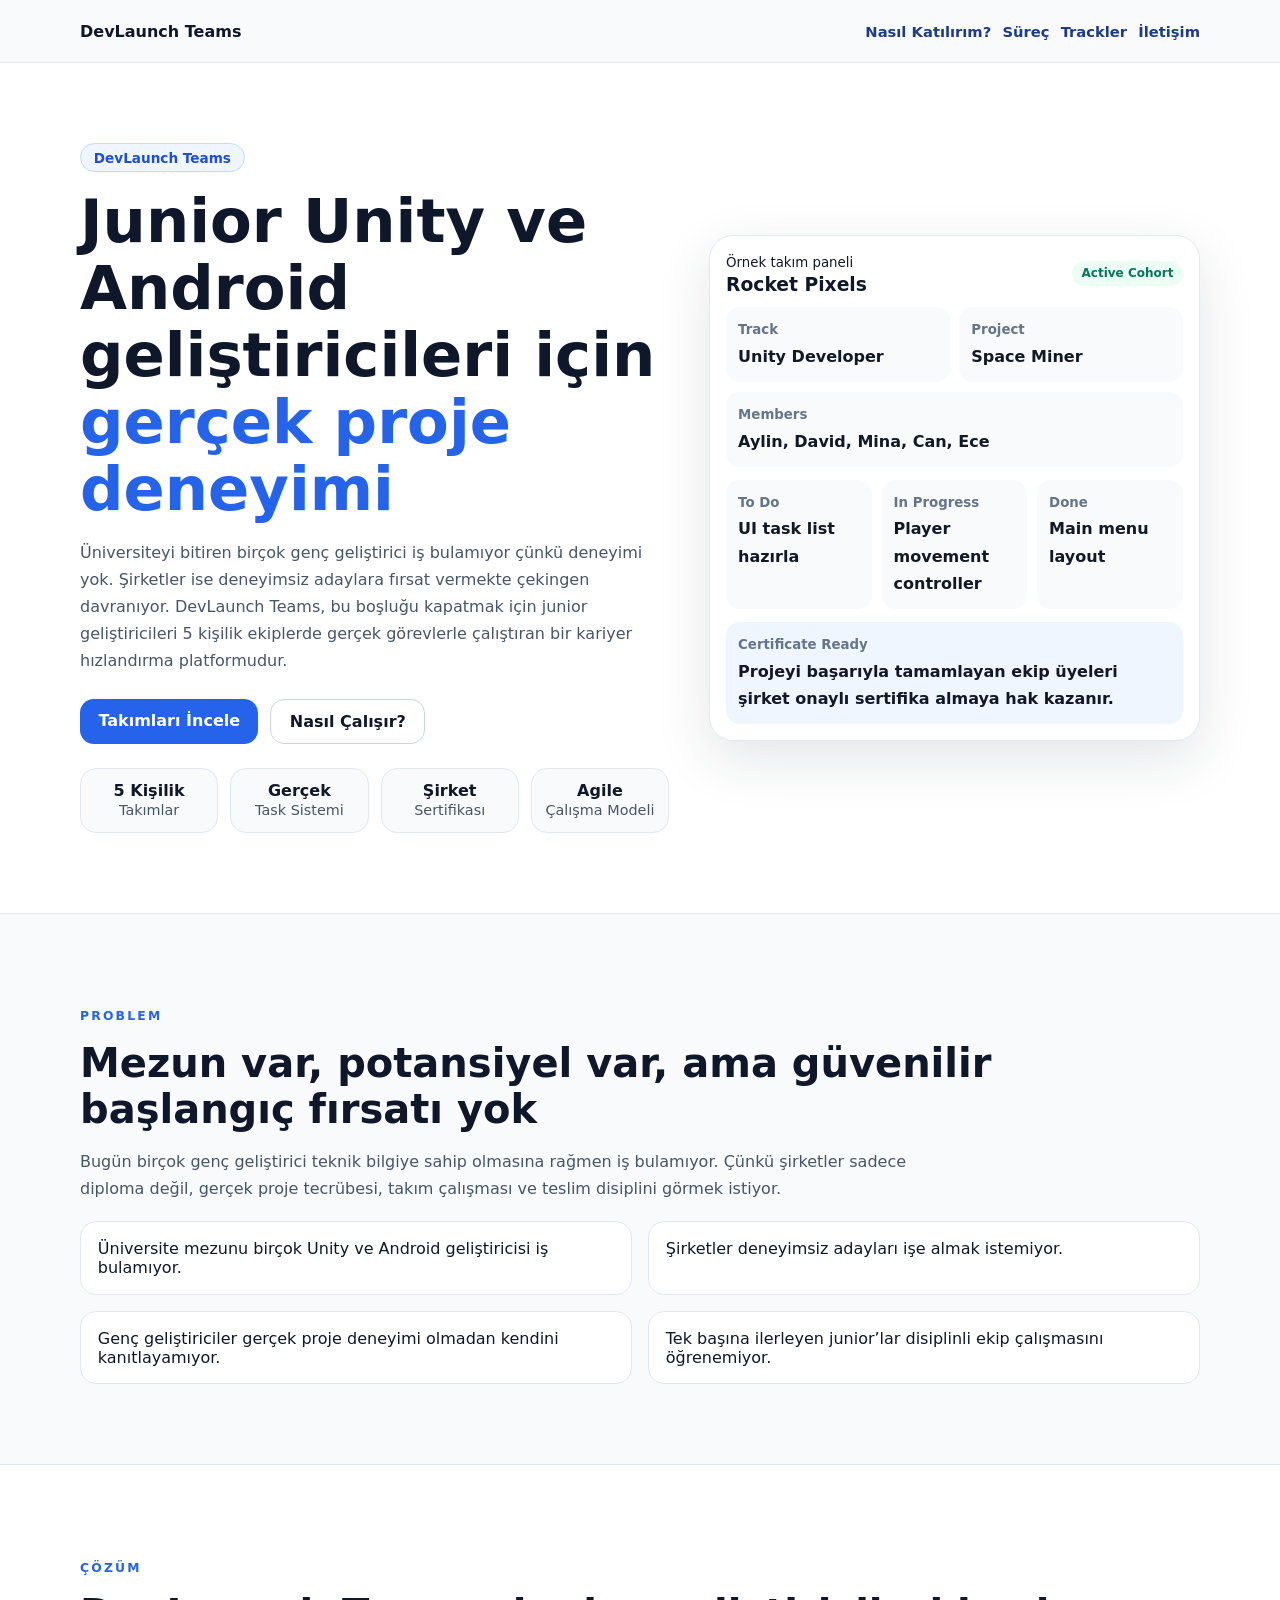
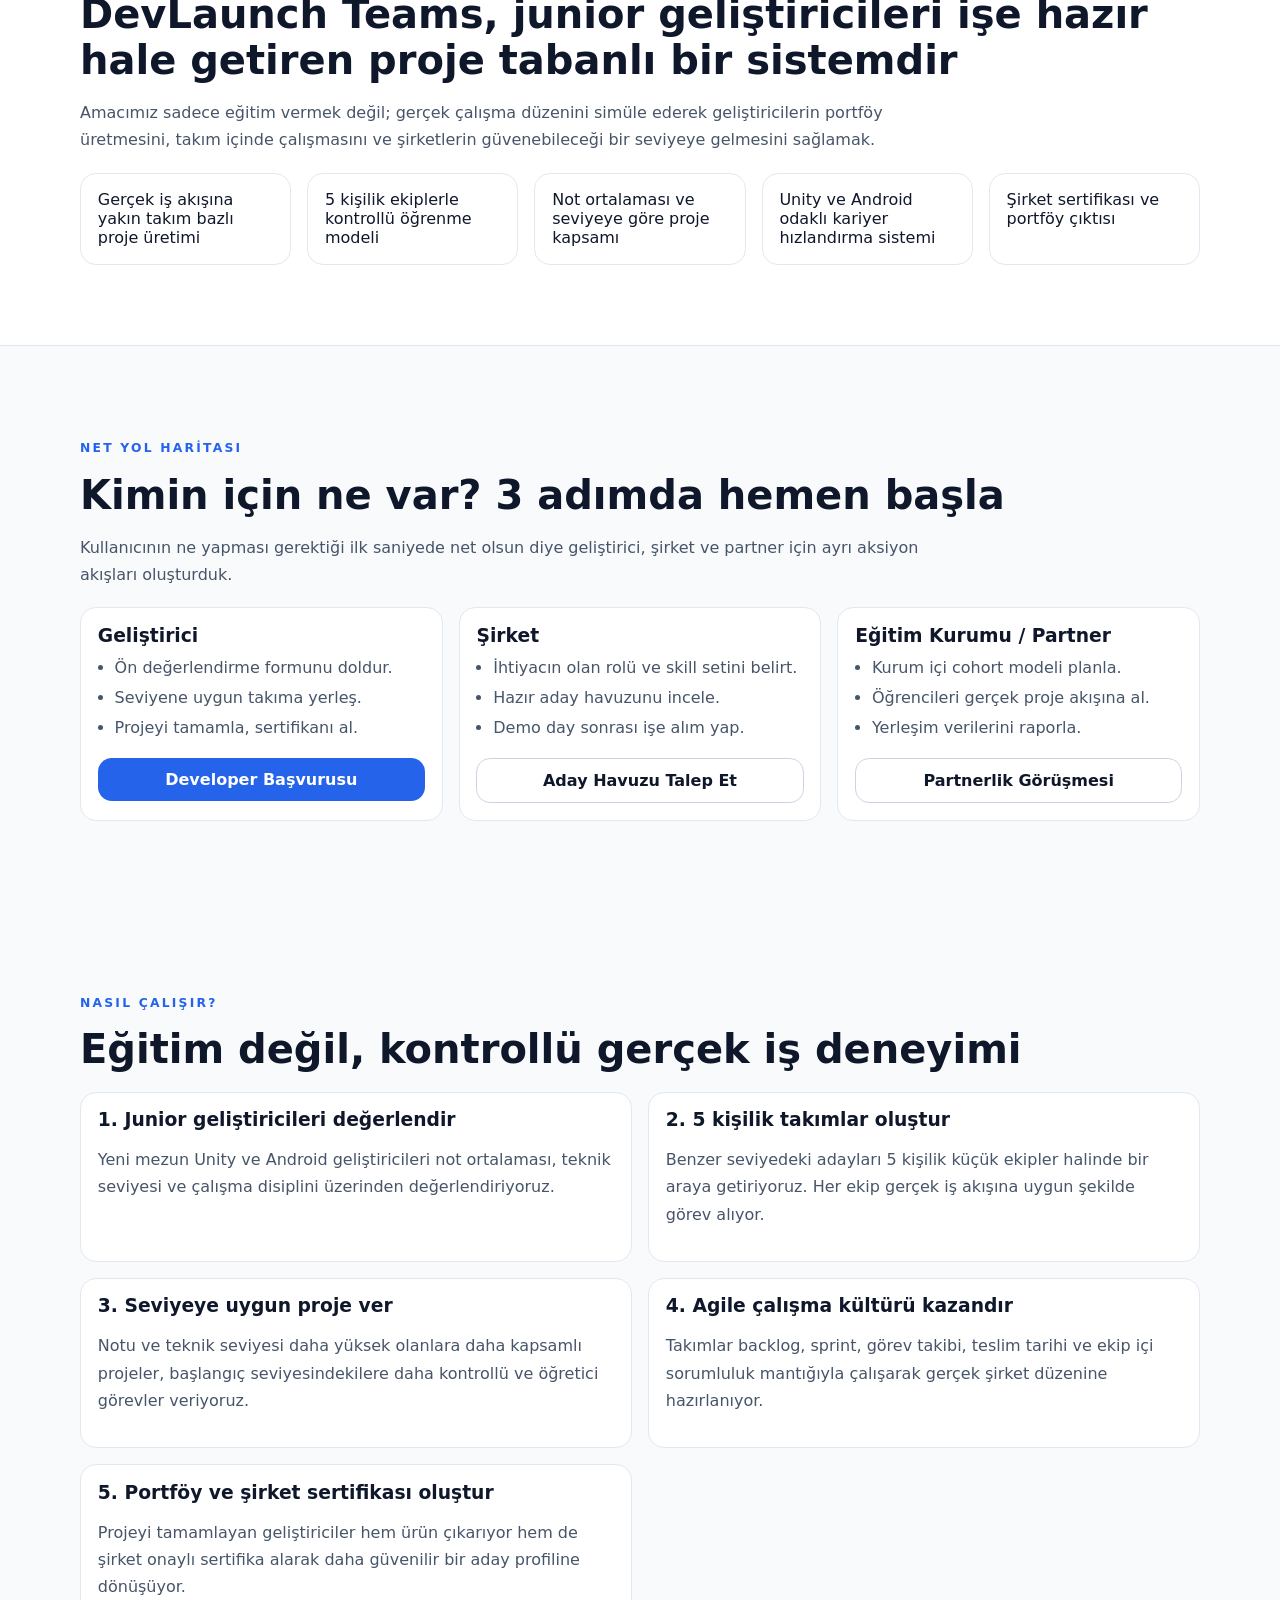
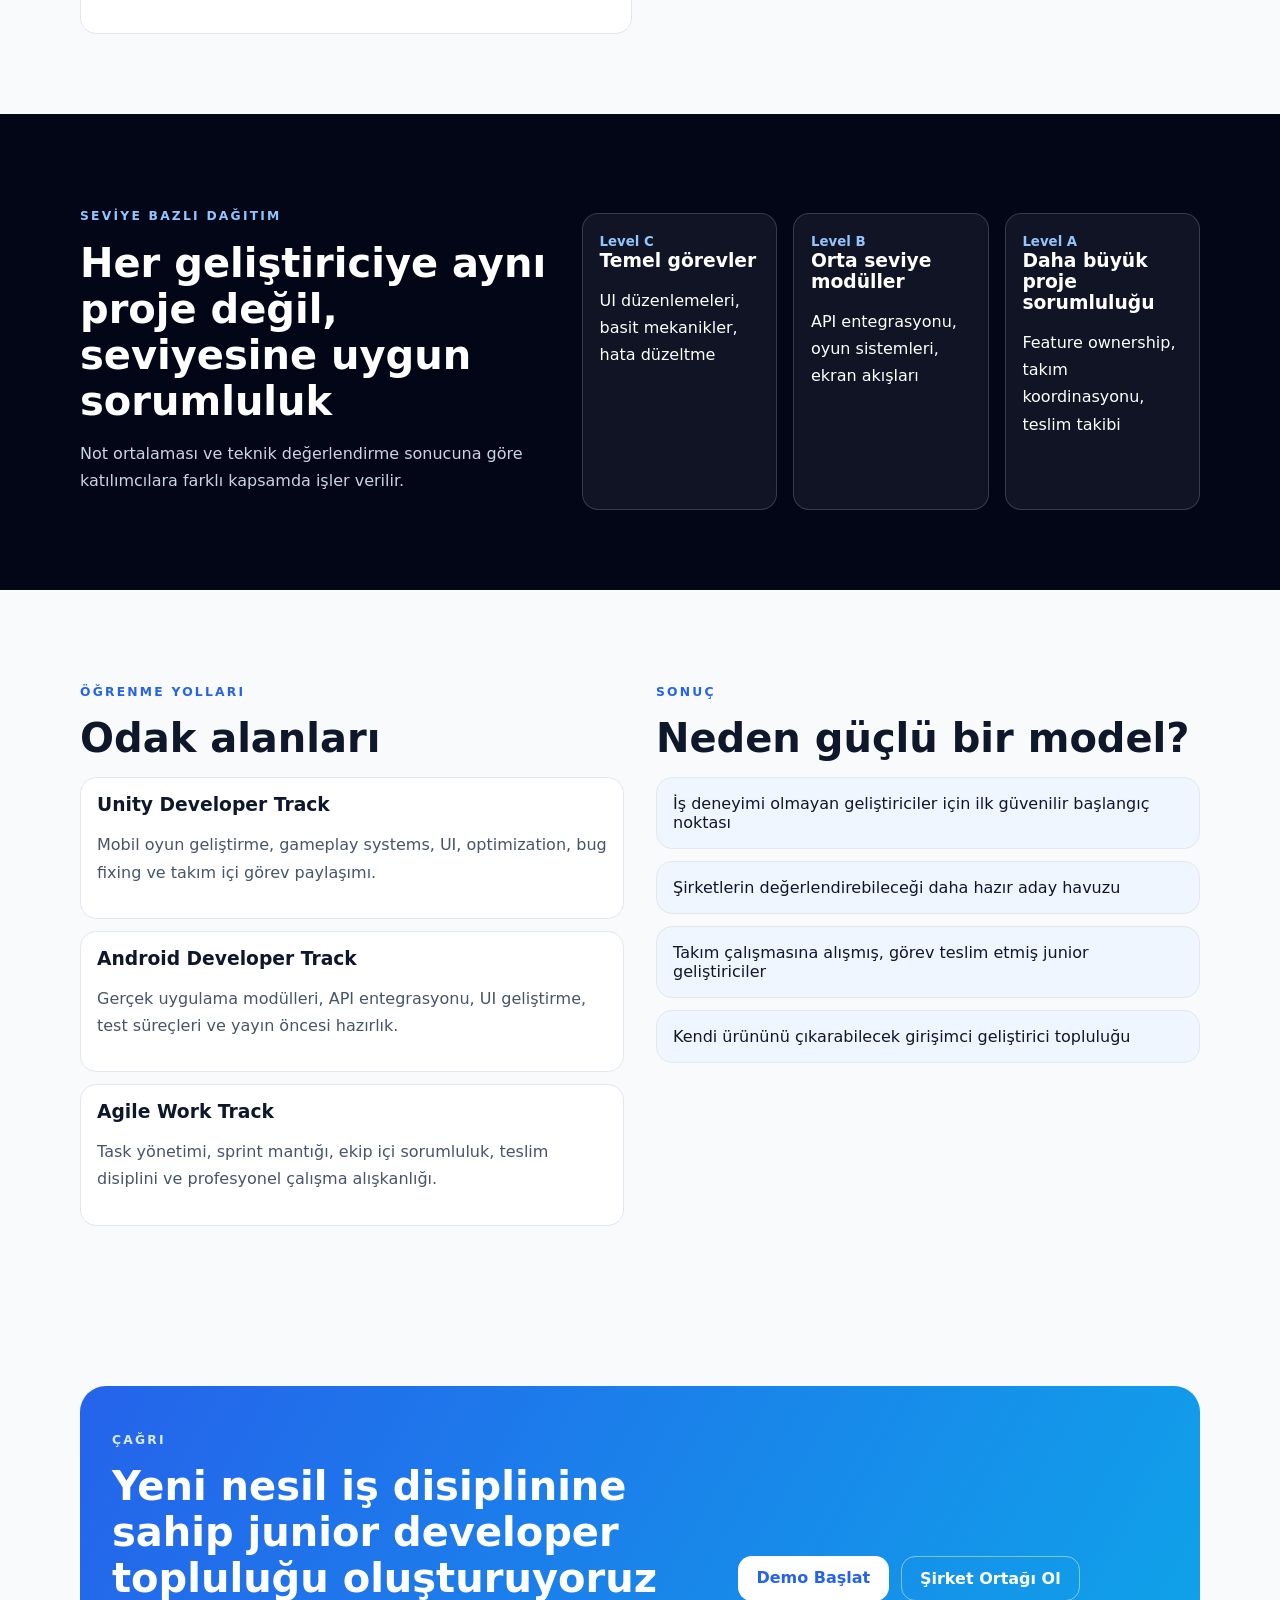
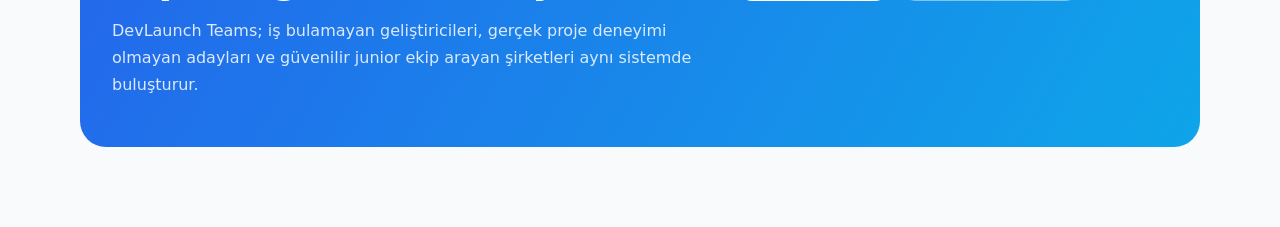
==== commit 09db439f: "Prevent stale MVP cache and document hard refresh" ====
--- a/index.html
+++ b/index.html
@@ -3,6 +3,9 @@
   <head>
     <meta charset="UTF-8" />
     <meta name="viewport" content="width=device-width, initial-scale=1.0" />
+    <meta http-equiv="Cache-Control" content="no-cache, no-store, must-revalidate" />
+    <meta http-equiv="Pragma" content="no-cache" />
+    <meta http-equiv="Expires" content="0" />
     <title>DevLaunch Teams</title>
     <link rel="stylesheet" href="styles.css" />
   </head>
@@ -193,7 +196,6 @@
       </section>
 
       <section id="contact" class="section container">
-      <section class="section container">
         <div class="cta-banner">
           <div>
             <p class="eyebrow">Çağrı</p>
@@ -207,201 +209,5 @@
         </div>
       </section>
     </main>
-<html lang="en">
-  <head>
-    <meta charset="UTF-8" />
-    <meta name="viewport" content="width=device-width, initial-scale=1.0" />
-    <title>DevLaunch Teams MVP</title>
-    <link rel="stylesheet" href="styles.css" />
-  </head>
-  <body>
-    <header class="topbar">
-      <div>
-        <h1>DevLaunch Teams</h1>
-        <p>Career accelerator workspace for junior Unity and Android developers.</p>
-        <small class="topbar-tip">Tip: Use "Load Demo Data" to explore the workflow instantly.</small>
-      </div>
-      <div class="toolbar">
-        <button id="seed-btn" type="button">Load Demo Data</button>
-        <button id="reset-btn" type="button" class="danger">Reset Data</button>
-      </div>
-    </header>
-
-    <main class="container">
-      <section class="stats" aria-label="MVP stats">
-        <article class="metric"><h2 id="teams-count">0</h2><p>Teams</p></article>
-        <article class="metric"><h2 id="tasks-count">0</h2><p>Tasks</p></article>
-        <article class="metric"><h2 id="done-count">0</h2><p>Completed</p></article>
-        <article class="metric"><h2 id="certs-count">0</h2><p>Certificates</p></article>
-      </section>
-
-
-      <p id="message" class="message" role="status" aria-live="polite"></p>
-
-      <section class="layout">
-        <article class="card">
-          <h3>Cohorts & Teams</h3>
-          <p class="section-help">Create small teams and assign each to a learning track.</p>
-          <form id="team-form" class="stack">
-            <label for="cohort">Cohort name</label>
-            <input id="cohort" placeholder="Spring 2026" autocomplete="off" required />
-            <label for="team">Team name</label>
-            <input id="team" placeholder="Rocket Pixels" autocomplete="off" required />
-            <label for="members">Members (comma separated, max 5)</label>
-            <input id="members" placeholder="Aylin, David, Mina" autocomplete="off" required />
-            <label for="team-track">Track</label>
-          <form id="team-form" class="stack">
-            <input id="cohort" placeholder="Cohort name (Spring 2026)" required />
-            <input id="team" placeholder="Team name" required />
-            <input id="members" placeholder="Members (comma separated, max 5)" required />
-            <select id="team-track" required>
-              <option value="">Select track</option>
-              <option value="Unity">Unity</option>
-              <option value="Android">Android</option>
-            </select>
-            <button type="submit">Add Team</button>
-          </form>
-          <ul id="team-list" class="list"></ul>
-        </article>
-
-        <article class="card">
-          <div class="card-header">
-            <h3>Projects & Tasks</h3>
-            <select id="task-filter-status">
-              <option value="all">All statuses</option>
-              <option value="todo">To Do</option>
-              <option value="in-progress">In Progress</option>
-              <option value="done">Done</option>
-            </select>
-          </div>
-          <p class="section-help">Track each task from backlog to completion.</p>
-          <form id="task-form" class="stack">
-            <label for="project">Project name</label>
-            <input id="project" placeholder="Space Miner" autocomplete="off" required />
-            <label for="task">Task title</label>
-            <input id="task" placeholder="Implement player movement controller" autocomplete="off" required />
-            <label for="difficulty">Difficulty level</label>
-          <form id="task-form" class="stack">
-            <input id="project" placeholder="Project name" required />
-            <input id="task" placeholder="Task title" required />
-            <select id="difficulty" required>
-              <option value="C">Level C (Foundational)</option>
-              <option value="B">Level B (Intermediate)</option>
-              <option value="A">Level A (Advanced)</option>
-            </select>
-            <label for="assignee">Assignee</label>
-            <input id="assignee" placeholder="Aylin" autocomplete="off" required />
-            <input id="assignee" placeholder="Assignee name" required />
-            <button type="submit">Create Task</button>
-          </form>
-
-          <div class="kanban">
-            <section>
-              <h4>To Do</h4>
-              <ul id="todo" class="list"></ul>
-            </section>
-            <section>
-              <h4>In Progress</h4>
-              <ul id="in-progress" class="list"></ul>
-            </section>
-            <section>
-              <h4>Done</h4>
-              <ul id="done" class="list"></ul>
-            </section>
-          </div>
-        </article>
-
-        <article class="card">
-          <div class="card-header">
-            <h3>Certificates</h3>
-            <select id="cert-filter-track">
-              <option value="all">All tracks</option>
-              <option value="Unity">Unity</option>
-              <option value="Android">Android</option>
-            </select>
-          </div>
-          <p class="section-help">Issue completion certificates for job-ready participants.</p>
-          <form id="cert-form" class="stack">
-            <label for="cert-name">Developer name</label>
-            <input id="cert-name" placeholder="Mina" autocomplete="off" required />
-            <label for="cert-track">Track</label>
-            <select id="cert-track" required>
-              <option value="">Select track</option>
-              <option value="Unity">Unity</option>
-              <option value="Android">Android</option>
-            </select>
-            <label for="cert-partner">Company partner</label>
-            <input id="cert-partner" placeholder="Nova Studios" autocomplete="off" required />
-          <form id="cert-form" class="stack">
-            <input id="cert-name" placeholder="Developer name" required />
-            <input id="cert-track" placeholder="Track (Unity/Android)" required />
-            <input id="cert-partner" placeholder="Company partner" required />
-            <button type="submit">Issue Certificate</button>
-          </form>
-          <ul id="cert-list" class="list"></ul>
-        </article>
-      <h1>DevLaunch Teams</h1>
-      <p>Career accelerator MVP for junior Unity/Android developers</p>
-    </header>
-
-    <main class="layout">
-      <section class="card">
-        <h2>Cohorts & Teams</h2>
-        <form id="team-form" class="stack">
-          <input id="cohort" placeholder="Cohort name (e.g., Spring 2026)" required />
-          <input id="team" placeholder="Team name" required />
-          <input id="members" placeholder="Members (comma separated, up to 5)" required />
-          <button type="submit">Add Team</button>
-        </form>
-        <ul id="team-list" class="list"></ul>
-      </section>
-
-      <section class="card">
-        <h2>Projects & Tasks</h2>
-        <form id="task-form" class="stack">
-          <input id="project" placeholder="Project name" required />
-          <input id="task" placeholder="Task title" required />
-          <select id="difficulty">
-            <option value="C">Level C (Foundational)</option>
-            <option value="B">Level B (Intermediate)</option>
-            <option value="A">Level A (Advanced)</option>
-          </select>
-          <input id="assignee" placeholder="Assignee name" required />
-          <button type="submit">Create Task</button>
-        </form>
-        <div class="kanban">
-          <div>
-            <h3>To Do</h3>
-            <ul id="todo" class="list"></ul>
-          </div>
-          <div>
-            <h3>In Progress</h3>
-            <ul id="in-progress" class="list"></ul>
-          </div>
-          <div>
-            <h3>Done</h3>
-            <ul id="done" class="list"></ul>
-          </div>
-        </div>
-      </section>
-
-      <section class="card">
-        <h2>Certificates</h2>
-        <form id="cert-form" class="stack">
-          <input id="cert-name" placeholder="Developer name" required />
-          <input id="cert-track" placeholder="Track (Unity/Android)" required />
-          <input id="cert-partner" placeholder="Company partner" required />
-          <button type="submit">Issue Certificate</button>
-        </form>
-        <ul id="cert-list" class="list"></ul>
-      </section>
-    </main>
-
-    <footer>
-      <small>Data is stored in localStorage for MVP validation.</small>
-      <small>MVP prototype. Data is saved in your browser localStorage.</small>
-    </footer>
-
-    <script src="app.js"></script>
   </body>
 </html>
--- a/styles.css
+++ b/styles.css
@@ -77,317 +77,4 @@
   .nav-links { gap: .5rem; }
   .stats-row, .grid.two, .grid.three, .kanban-grid, .panel-grid, .grid.five { grid-template-columns: 1fr; }
   .section, .hero { padding: 3.2rem 0; }
-  .stats-row, .grid.two, .grid.three, .kanban-grid, .panel-grid, .grid.five { grid-template-columns: 1fr; }
-  .section, .hero { padding: 3.2rem 0; }
-  --bg: #f3f6fb;
-  --card: #fff;
-  --ink: #0f172a;
-  --muted: #64748b;
-  --brand: #1d4ed8;
-  --danger: #be123c;
-  --line: #dbe3ef;
-  color-scheme: light;
-  --bg: #f5f7fb;
-  --card: #ffffff;
-  --accent: #2563eb;
-  --text: #1f2937;
-  --muted: #6b7280;
 }
-
-* {
-  box-sizing: border-box;
-}
-
-body {
-  margin: 0;
-  font-family: Inter, system-ui, -apple-system, Segoe UI, Roboto, sans-serif;
-  background: var(--bg);
-  color: var(--ink);
-}
-
-.topbar {
-  display: flex;
-  justify-content: space-between;
-  gap: 1rem;
-  align-items: center;
-  padding: 1rem;
-  color: #fff;
-  background: linear-gradient(120deg, #1e3a8a, var(--brand));
-}
-
-.topbar h1,
-.topbar p {
-  color: var(--text);
-}
-
-.topbar {
-  background: linear-gradient(90deg, #1d4ed8, #2563eb);
-  color: white;
-  padding: 1.25rem 1rem;
-}
-
-.topbar h1 {
-  margin: 0;
-}
-
-.topbar p {
-  margin-top: 0.3rem;
-  opacity: 0.9;
-}
-
-.topbar-tip {
-  display: inline-block;
-  margin-top: 0.4rem;
-  opacity: 0.85;
-}
-
-.toolbar {
-  display: flex;
-  gap: 0.5rem;
-}
-
-.container {
-  padding: 1rem;
-  max-width: 1400px;
-  margin: 0 auto;
-}
-
-.stats {
-  display: grid;
-  grid-template-columns: repeat(4, minmax(120px, 1fr));
-  gap: 0.75rem;
-}
-
-.metric {
-  background: var(--card);
-  border: 1px solid var(--line);
-  border-radius: 10px;
-  padding: 0.75rem;
-}
-
-.metric h2,
-.metric p {
-  margin: 0;
-}
-
-.metric p {
-  margin-top: 0.3rem;
-  color: var(--muted);
-}
-
-.features-card {
-  margin-top: 1rem;
-}
-
-.feature-list {
-  margin: 0.5rem 0 0;
-  padding-left: 1.1rem;
-  display: grid;
-  gap: 0.35rem;
-}
-
-.layout {
-  margin-top: 1rem;
-  display: grid;
-  grid-template-columns: repeat(3, minmax(0, 1fr));
-  gap: 1rem;
-  align-items: start;
-.layout {
-  margin-top: 1rem;
-  display: grid;
-  grid-template-columns: repeat(3, minmax(0, 1fr));
-  gap: 1rem;
-  align-items: start;
-  grid-template-columns: repeat(auto-fit, minmax(300px, 1fr));
-  gap: 1rem;
-  margin: 0.25rem 0 0;
-  opacity: 0.92;
-}
-
-.layout {
-  display: grid;
-  grid-template-columns: repeat(auto-fit, minmax(280px, 1fr));
-  gap: 1rem;
-  padding: 1rem;
-}
-
-.card {
-  background: var(--card);
-  border: 1px solid var(--line);
-  border-radius: 12px;
-  padding: 1rem;
-  min-width: 0;
-}
-
-.card-header {
-  display: flex;
-  justify-content: space-between;
-  align-items: center;
-  gap: 0.75rem;
-}
-
-.stack {
-  display: grid;
-  gap: 0.5rem;
-  margin-top: 0.75rem;
-}
-
-.section-help {
-  margin: 0.35rem 0 0;
-  color: var(--muted);
-  font-size: 0.9rem;
-}
-
-label {
-  font-size: 0.85rem;
-  color: #334155;
-  font-weight: 600;
-  border-radius: 12px;
-  padding: 1rem;
-  box-shadow: 0 4px 12px rgba(0, 0, 0, 0.08);
-}
-
-.stack {
-  display: flex;
-  flex-direction: column;
-  gap: 0.5rem;
-}
-
-input,
-select,
-button {
-  border-radius: 8px;
-  border: 1px solid #cbd5e1;
-  padding: 0.55rem 0.65rem;
-  font-size: 0.92rem;
-}
-
-button {
-  border: none;
-  background: var(--brand);
-  color: white;
-  border: 1px solid #d1d5db;
-  border-radius: 8px;
-  padding: 0.55rem 0.65rem;
-  font-size: 0.95rem;
-}
-
-button {
-  background: var(--accent);
-  color: white;
-  border: none;
-  cursor: pointer;
-}
-
-button:hover {
-  opacity: 0.95;
-}
-
-button.danger {
-  background: var(--danger);
-}
-
-.message {
-  min-height: 1.2rem;
-  margin: 0.75rem 0 0;
-  color: #0b7a35;
-  font-weight: 600;
-  opacity: 0.92;
-}
-
-.list {
-  list-style: none;
-  margin: 0.75rem 0 0;
-  padding: 0;
-  display: grid;
-  display: flex;
-  flex-direction: column;
-  gap: 0.5rem;
-}
-
-.item {
-  border: 1px solid var(--line);
-  background: #f8fbff;
-  background: #f8fafc;
-  border: 1px solid #e5e7eb;
-  border-radius: 8px;
-  padding: 0.6rem;
-}
-
-.item small {
-  color: var(--muted);
-  display: block;
-  margin-top: 0.2rem;
-}
-
-.item-controls {
-  margin-top: 0.5rem;
-  display: flex;
-  gap: 0.35rem;
-}
-
-.item-controls button {
-  padding: 0.35rem 0.5rem;
-  font-size: 0.78rem;
-}
-
-.item-controls .secondary {
-  background: #334155;
-}
-
-.item.empty {
-  color: var(--muted);
-  background: #ffffff;
-  border-style: dashed;
-}
-
-.kanban {
-  margin-top: 0.75rem;
-  display: grid;
-  gap: 0.7rem;
-  grid-template-columns: repeat(3, minmax(0, 1fr));
-}
-
-.kanban h4 {
-  margin: 0;
-}
-
-.kanban {
-  margin-top: 1rem;
-  display: grid;
-  grid-template-columns: repeat(3, 1fr);
-  gap: 0.75rem;
-}
-
-footer {
-  text-align: center;
-  padding: 1rem;
-  color: var(--muted);
-}
-
-@media (max-width: 980px) {
-  .layout {
-    grid-template-columns: 1fr;
-  }
-
-  .stats {
-    grid-template-columns: repeat(2, minmax(120px, 1fr));
-  }
-
-  .kanban {
-    grid-template-columns: 1fr;
-  }
-
-  .topbar {
-    flex-direction: column;
-    align-items: flex-start;
-  }
-  color: var(--muted);
-  padding: 1rem;
-}
-
-@media (max-width: 960px) {
-  .kanban {
-    grid-template-columns: 1fr;
-  }
-}
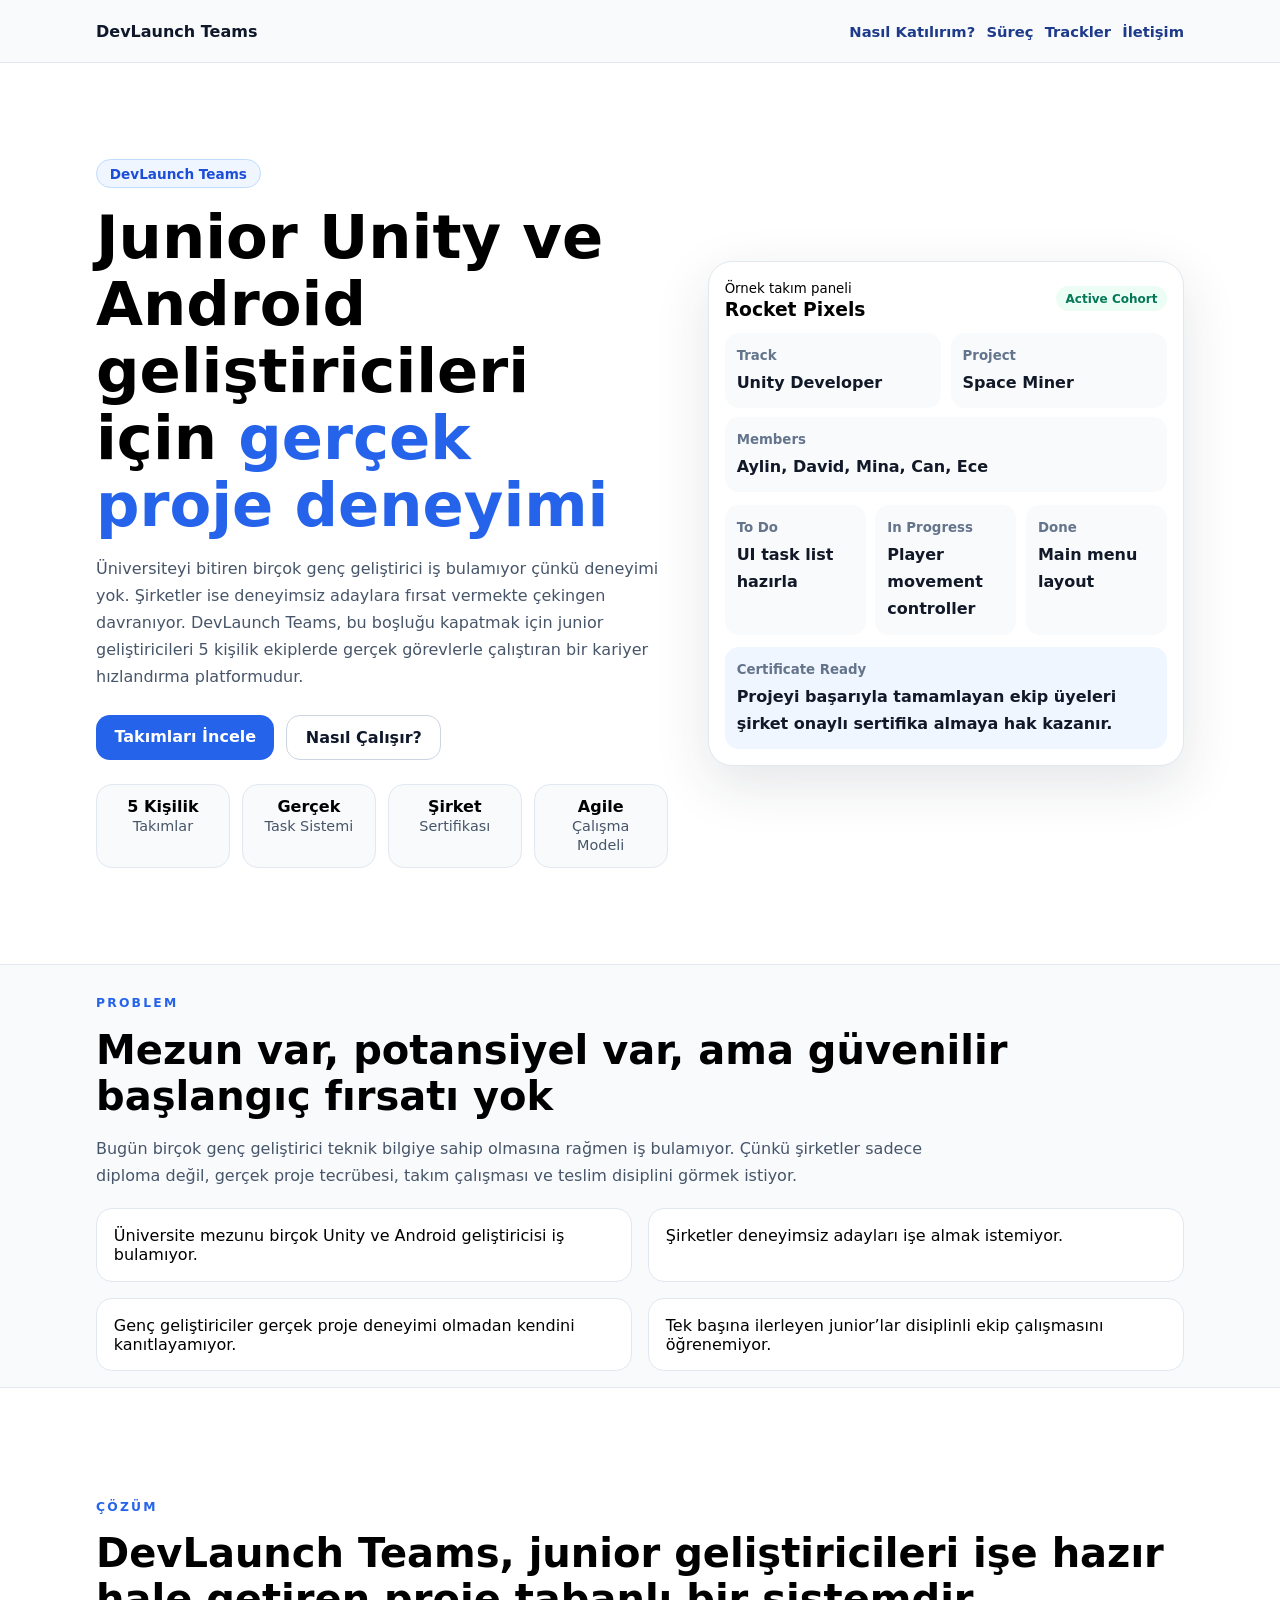
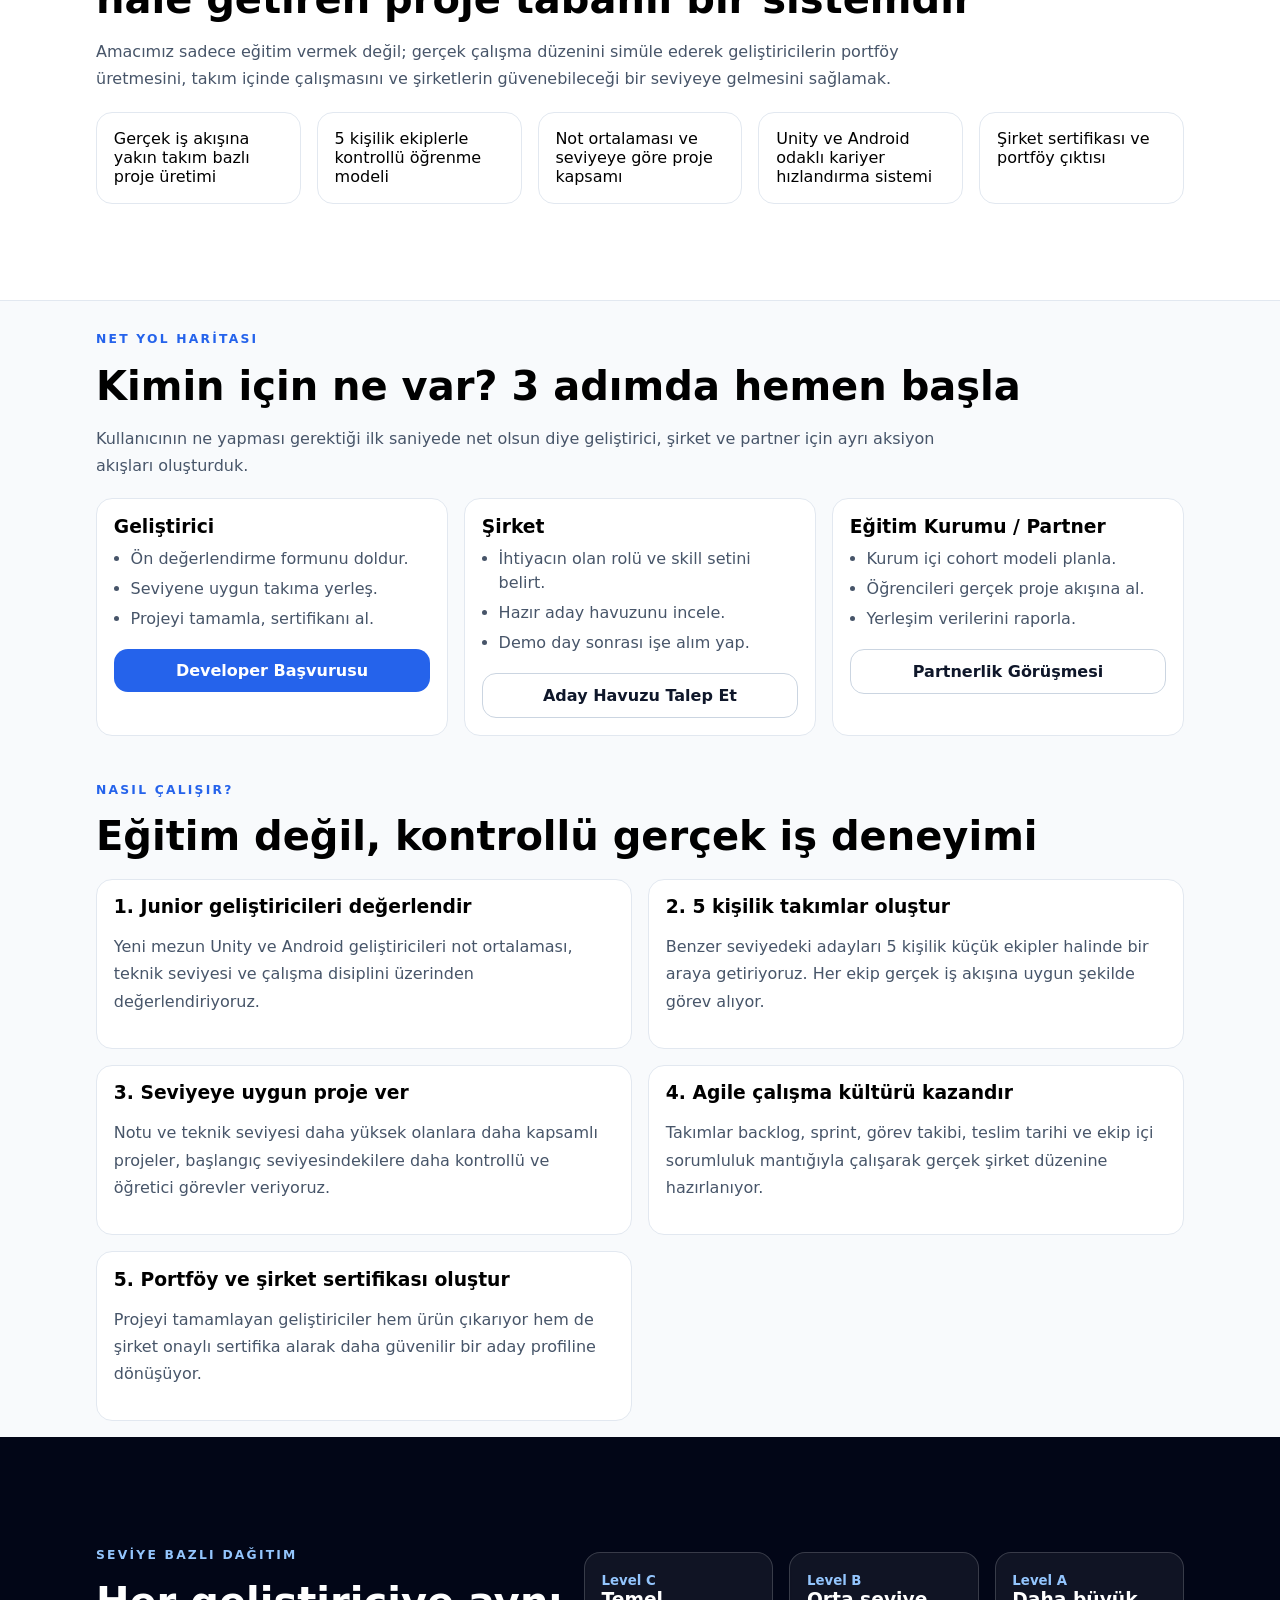
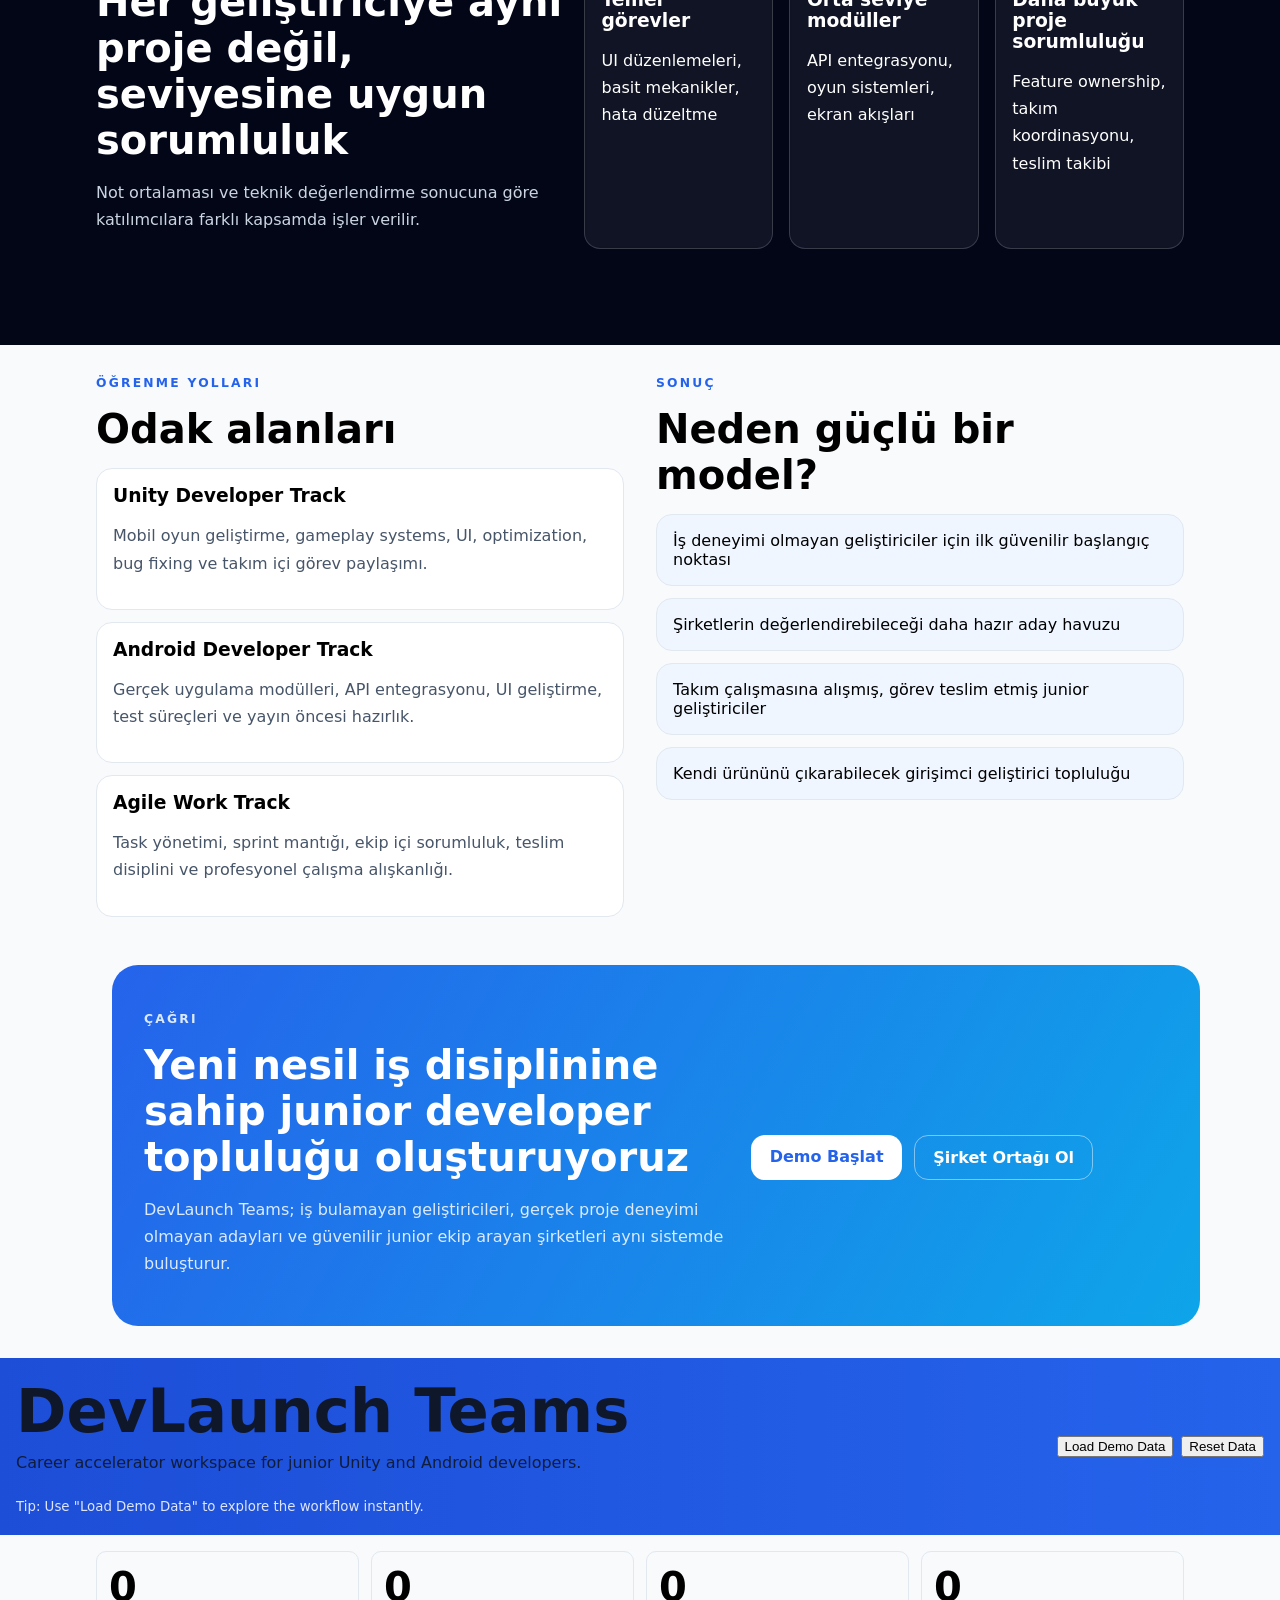
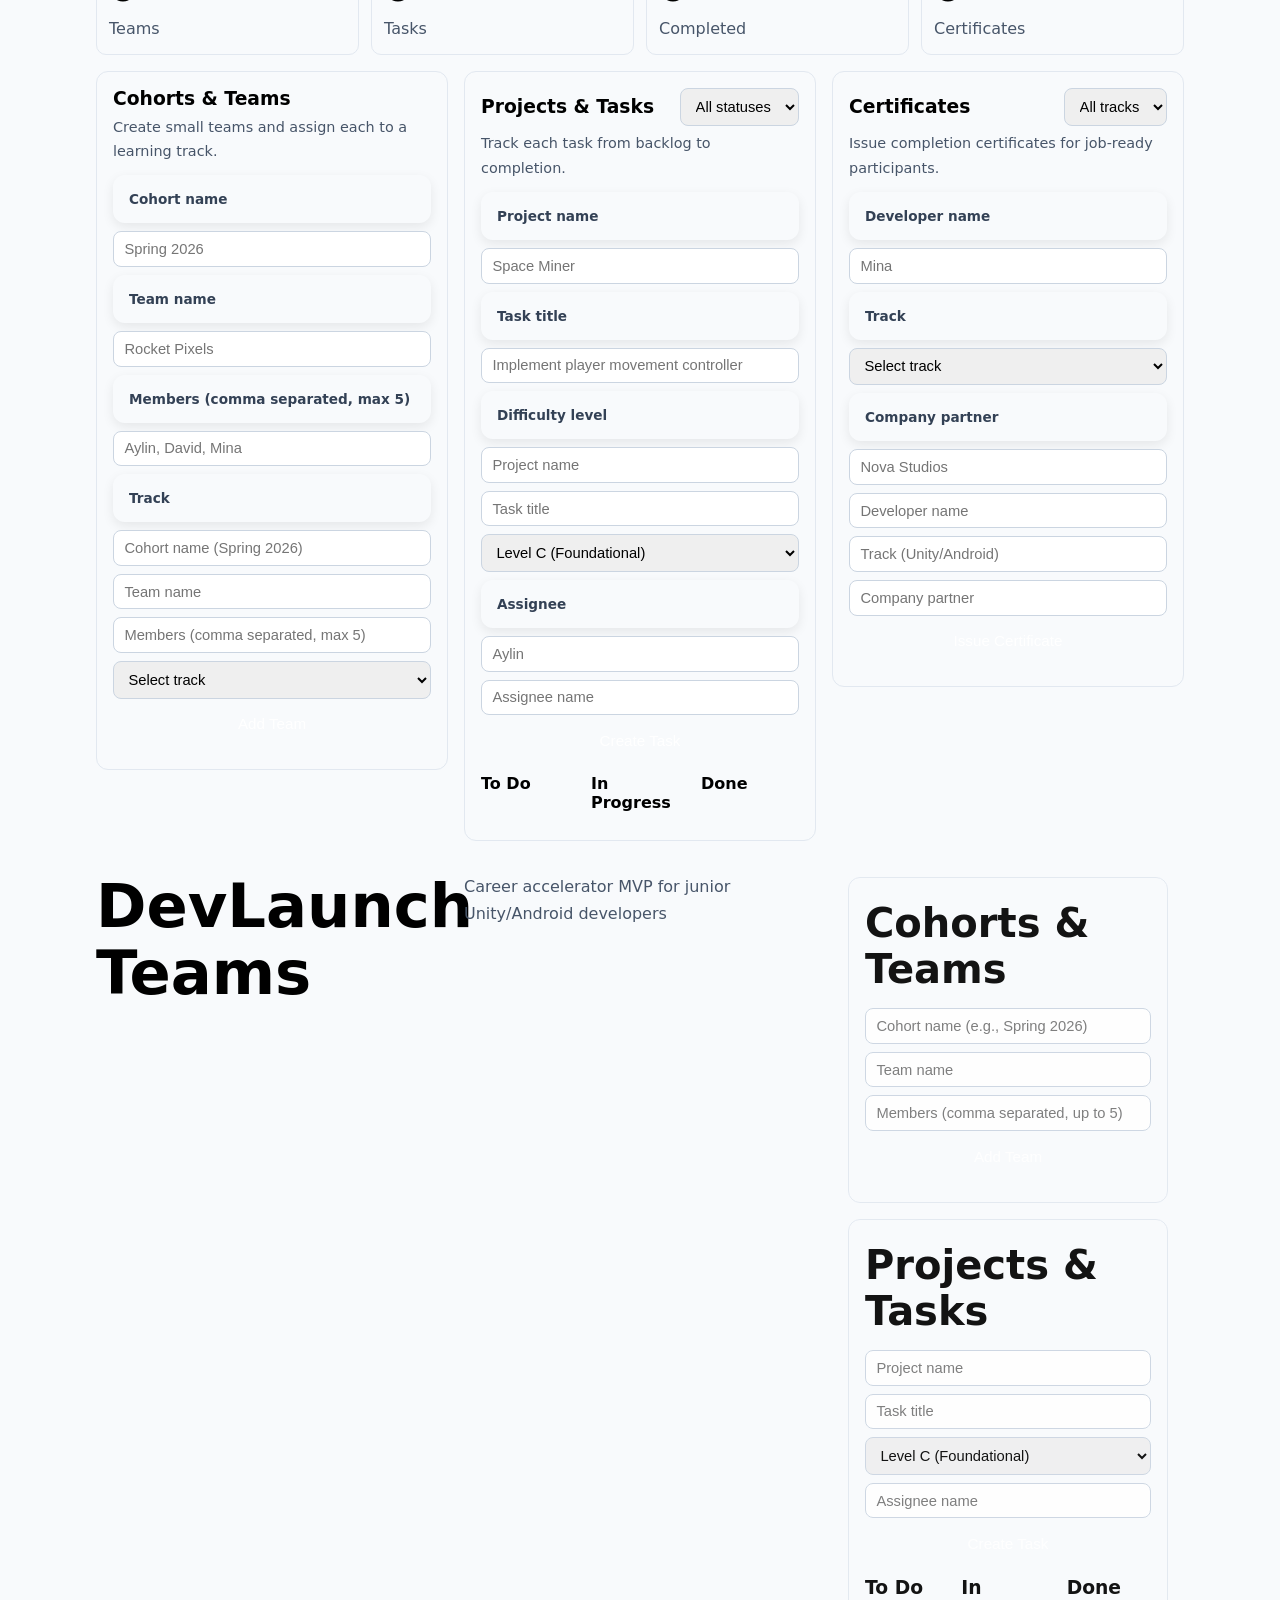
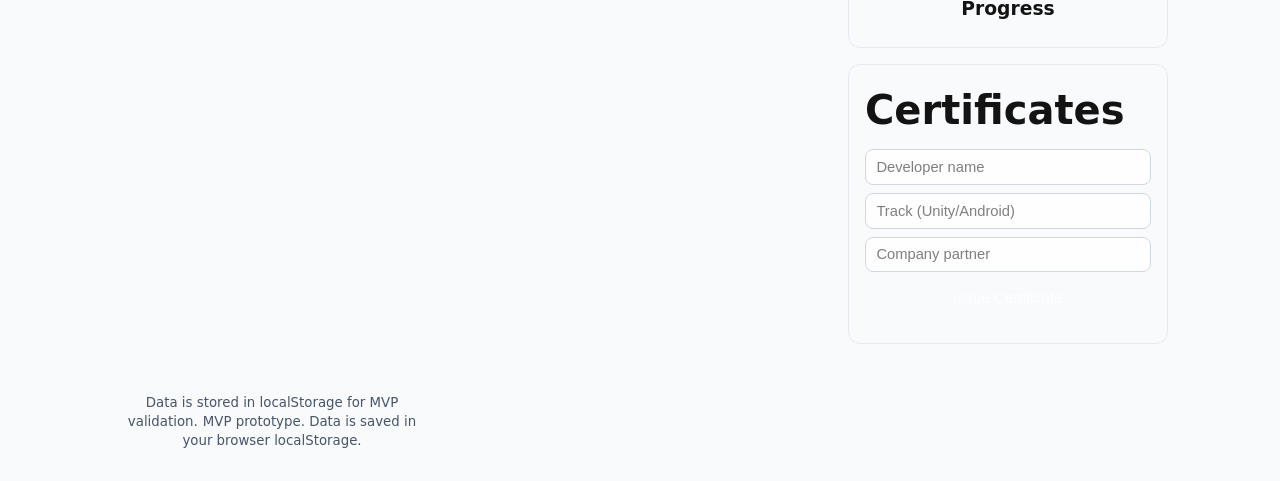
==== commit 4b83148a: "Merge branch 'main' into codex/create-platform-for-collaborative-developer-projects-6i86kp" ====
--- a/index.html
+++ b/index.html
@@ -196,6 +196,7 @@
       </section>
 
       <section id="contact" class="section container">
+      <section class="section container">
         <div class="cta-banner">
           <div>
             <p class="eyebrow">Çağrı</p>
@@ -209,5 +210,201 @@
         </div>
       </section>
     </main>
+<html lang="en">
+  <head>
+    <meta charset="UTF-8" />
+    <meta name="viewport" content="width=device-width, initial-scale=1.0" />
+    <title>DevLaunch Teams MVP</title>
+    <link rel="stylesheet" href="styles.css" />
+  </head>
+  <body>
+    <header class="topbar">
+      <div>
+        <h1>DevLaunch Teams</h1>
+        <p>Career accelerator workspace for junior Unity and Android developers.</p>
+        <small class="topbar-tip">Tip: Use "Load Demo Data" to explore the workflow instantly.</small>
+      </div>
+      <div class="toolbar">
+        <button id="seed-btn" type="button">Load Demo Data</button>
+        <button id="reset-btn" type="button" class="danger">Reset Data</button>
+      </div>
+    </header>
+
+    <main class="container">
+      <section class="stats" aria-label="MVP stats">
+        <article class="metric"><h2 id="teams-count">0</h2><p>Teams</p></article>
+        <article class="metric"><h2 id="tasks-count">0</h2><p>Tasks</p></article>
+        <article class="metric"><h2 id="done-count">0</h2><p>Completed</p></article>
+        <article class="metric"><h2 id="certs-count">0</h2><p>Certificates</p></article>
+      </section>
+
+
+      <p id="message" class="message" role="status" aria-live="polite"></p>
+
+      <section class="layout">
+        <article class="card">
+          <h3>Cohorts & Teams</h3>
+          <p class="section-help">Create small teams and assign each to a learning track.</p>
+          <form id="team-form" class="stack">
+            <label for="cohort">Cohort name</label>
+            <input id="cohort" placeholder="Spring 2026" autocomplete="off" required />
+            <label for="team">Team name</label>
+            <input id="team" placeholder="Rocket Pixels" autocomplete="off" required />
+            <label for="members">Members (comma separated, max 5)</label>
+            <input id="members" placeholder="Aylin, David, Mina" autocomplete="off" required />
+            <label for="team-track">Track</label>
+          <form id="team-form" class="stack">
+            <input id="cohort" placeholder="Cohort name (Spring 2026)" required />
+            <input id="team" placeholder="Team name" required />
+            <input id="members" placeholder="Members (comma separated, max 5)" required />
+            <select id="team-track" required>
+              <option value="">Select track</option>
+              <option value="Unity">Unity</option>
+              <option value="Android">Android</option>
+            </select>
+            <button type="submit">Add Team</button>
+          </form>
+          <ul id="team-list" class="list"></ul>
+        </article>
+
+        <article class="card">
+          <div class="card-header">
+            <h3>Projects & Tasks</h3>
+            <select id="task-filter-status">
+              <option value="all">All statuses</option>
+              <option value="todo">To Do</option>
+              <option value="in-progress">In Progress</option>
+              <option value="done">Done</option>
+            </select>
+          </div>
+          <p class="section-help">Track each task from backlog to completion.</p>
+          <form id="task-form" class="stack">
+            <label for="project">Project name</label>
+            <input id="project" placeholder="Space Miner" autocomplete="off" required />
+            <label for="task">Task title</label>
+            <input id="task" placeholder="Implement player movement controller" autocomplete="off" required />
+            <label for="difficulty">Difficulty level</label>
+          <form id="task-form" class="stack">
+            <input id="project" placeholder="Project name" required />
+            <input id="task" placeholder="Task title" required />
+            <select id="difficulty" required>
+              <option value="C">Level C (Foundational)</option>
+              <option value="B">Level B (Intermediate)</option>
+              <option value="A">Level A (Advanced)</option>
+            </select>
+            <label for="assignee">Assignee</label>
+            <input id="assignee" placeholder="Aylin" autocomplete="off" required />
+            <input id="assignee" placeholder="Assignee name" required />
+            <button type="submit">Create Task</button>
+          </form>
+
+          <div class="kanban">
+            <section>
+              <h4>To Do</h4>
+              <ul id="todo" class="list"></ul>
+            </section>
+            <section>
+              <h4>In Progress</h4>
+              <ul id="in-progress" class="list"></ul>
+            </section>
+            <section>
+              <h4>Done</h4>
+              <ul id="done" class="list"></ul>
+            </section>
+          </div>
+        </article>
+
+        <article class="card">
+          <div class="card-header">
+            <h3>Certificates</h3>
+            <select id="cert-filter-track">
+              <option value="all">All tracks</option>
+              <option value="Unity">Unity</option>
+              <option value="Android">Android</option>
+            </select>
+          </div>
+          <p class="section-help">Issue completion certificates for job-ready participants.</p>
+          <form id="cert-form" class="stack">
+            <label for="cert-name">Developer name</label>
+            <input id="cert-name" placeholder="Mina" autocomplete="off" required />
+            <label for="cert-track">Track</label>
+            <select id="cert-track" required>
+              <option value="">Select track</option>
+              <option value="Unity">Unity</option>
+              <option value="Android">Android</option>
+            </select>
+            <label for="cert-partner">Company partner</label>
+            <input id="cert-partner" placeholder="Nova Studios" autocomplete="off" required />
+          <form id="cert-form" class="stack">
+            <input id="cert-name" placeholder="Developer name" required />
+            <input id="cert-track" placeholder="Track (Unity/Android)" required />
+            <input id="cert-partner" placeholder="Company partner" required />
+            <button type="submit">Issue Certificate</button>
+          </form>
+          <ul id="cert-list" class="list"></ul>
+        </article>
+      <h1>DevLaunch Teams</h1>
+      <p>Career accelerator MVP for junior Unity/Android developers</p>
+    </header>
+
+    <main class="layout">
+      <section class="card">
+        <h2>Cohorts & Teams</h2>
+        <form id="team-form" class="stack">
+          <input id="cohort" placeholder="Cohort name (e.g., Spring 2026)" required />
+          <input id="team" placeholder="Team name" required />
+          <input id="members" placeholder="Members (comma separated, up to 5)" required />
+          <button type="submit">Add Team</button>
+        </form>
+        <ul id="team-list" class="list"></ul>
+      </section>
+
+      <section class="card">
+        <h2>Projects & Tasks</h2>
+        <form id="task-form" class="stack">
+          <input id="project" placeholder="Project name" required />
+          <input id="task" placeholder="Task title" required />
+          <select id="difficulty">
+            <option value="C">Level C (Foundational)</option>
+            <option value="B">Level B (Intermediate)</option>
+            <option value="A">Level A (Advanced)</option>
+          </select>
+          <input id="assignee" placeholder="Assignee name" required />
+          <button type="submit">Create Task</button>
+        </form>
+        <div class="kanban">
+          <div>
+            <h3>To Do</h3>
+            <ul id="todo" class="list"></ul>
+          </div>
+          <div>
+            <h3>In Progress</h3>
+            <ul id="in-progress" class="list"></ul>
+          </div>
+          <div>
+            <h3>Done</h3>
+            <ul id="done" class="list"></ul>
+          </div>
+        </div>
+      </section>
+
+      <section class="card">
+        <h2>Certificates</h2>
+        <form id="cert-form" class="stack">
+          <input id="cert-name" placeholder="Developer name" required />
+          <input id="cert-track" placeholder="Track (Unity/Android)" required />
+          <input id="cert-partner" placeholder="Company partner" required />
+          <button type="submit">Issue Certificate</button>
+        </form>
+        <ul id="cert-list" class="list"></ul>
+      </section>
+    </main>
+
+    <footer>
+      <small>Data is stored in localStorage for MVP validation.</small>
+      <small>MVP prototype. Data is saved in your browser localStorage.</small>
+    </footer>
+
+    <script src="app.js"></script>
   </body>
 </html>
--- a/styles.css
+++ b/styles.css
@@ -77,4 +77,317 @@
   .nav-links { gap: .5rem; }
   .stats-row, .grid.two, .grid.three, .kanban-grid, .panel-grid, .grid.five { grid-template-columns: 1fr; }
   .section, .hero { padding: 3.2rem 0; }
-}
+  .stats-row, .grid.two, .grid.three, .kanban-grid, .panel-grid, .grid.five { grid-template-columns: 1fr; }
+  .section, .hero { padding: 3.2rem 0; }
+  --bg: #f3f6fb;
+  --card: #fff;
+  --ink: #0f172a;
+  --muted: #64748b;
+  --brand: #1d4ed8;
+  --danger: #be123c;
+  --line: #dbe3ef;
+  color-scheme: light;
+  --bg: #f5f7fb;
+  --card: #ffffff;
+  --accent: #2563eb;
+  --text: #1f2937;
+  --muted: #6b7280;
+}
+
+* {
+  box-sizing: border-box;
+}
+
+body {
+  margin: 0;
+  font-family: Inter, system-ui, -apple-system, Segoe UI, Roboto, sans-serif;
+  background: var(--bg);
+  color: var(--ink);
+}
+
+.topbar {
+  display: flex;
+  justify-content: space-between;
+  gap: 1rem;
+  align-items: center;
+  padding: 1rem;
+  color: #fff;
+  background: linear-gradient(120deg, #1e3a8a, var(--brand));
+}
+
+.topbar h1,
+.topbar p {
+  color: var(--text);
+}
+
+.topbar {
+  background: linear-gradient(90deg, #1d4ed8, #2563eb);
+  color: white;
+  padding: 1.25rem 1rem;
+}
+
+.topbar h1 {
+  margin: 0;
+}
+
+.topbar p {
+  margin-top: 0.3rem;
+  opacity: 0.9;
+}
+
+.topbar-tip {
+  display: inline-block;
+  margin-top: 0.4rem;
+  opacity: 0.85;
+}
+
+.toolbar {
+  display: flex;
+  gap: 0.5rem;
+}
+
+.container {
+  padding: 1rem;
+  max-width: 1400px;
+  margin: 0 auto;
+}
+
+.stats {
+  display: grid;
+  grid-template-columns: repeat(4, minmax(120px, 1fr));
+  gap: 0.75rem;
+}
+
+.metric {
+  background: var(--card);
+  border: 1px solid var(--line);
+  border-radius: 10px;
+  padding: 0.75rem;
+}
+
+.metric h2,
+.metric p {
+  margin: 0;
+}
+
+.metric p {
+  margin-top: 0.3rem;
+  color: var(--muted);
+}
+
+.features-card {
+  margin-top: 1rem;
+}
+
+.feature-list {
+  margin: 0.5rem 0 0;
+  padding-left: 1.1rem;
+  display: grid;
+  gap: 0.35rem;
+}
+
+.layout {
+  margin-top: 1rem;
+  display: grid;
+  grid-template-columns: repeat(3, minmax(0, 1fr));
+  gap: 1rem;
+  align-items: start;
+.layout {
+  margin-top: 1rem;
+  display: grid;
+  grid-template-columns: repeat(3, minmax(0, 1fr));
+  gap: 1rem;
+  align-items: start;
+  grid-template-columns: repeat(auto-fit, minmax(300px, 1fr));
+  gap: 1rem;
+  margin: 0.25rem 0 0;
+  opacity: 0.92;
+}
+
+.layout {
+  display: grid;
+  grid-template-columns: repeat(auto-fit, minmax(280px, 1fr));
+  gap: 1rem;
+  padding: 1rem;
+}
+
+.card {
+  background: var(--card);
+  border: 1px solid var(--line);
+  border-radius: 12px;
+  padding: 1rem;
+  min-width: 0;
+}
+
+.card-header {
+  display: flex;
+  justify-content: space-between;
+  align-items: center;
+  gap: 0.75rem;
+}
+
+.stack {
+  display: grid;
+  gap: 0.5rem;
+  margin-top: 0.75rem;
+}
+
+.section-help {
+  margin: 0.35rem 0 0;
+  color: var(--muted);
+  font-size: 0.9rem;
+}
+
+label {
+  font-size: 0.85rem;
+  color: #334155;
+  font-weight: 600;
+  border-radius: 12px;
+  padding: 1rem;
+  box-shadow: 0 4px 12px rgba(0, 0, 0, 0.08);
+}
+
+.stack {
+  display: flex;
+  flex-direction: column;
+  gap: 0.5rem;
+}
+
+input,
+select,
+button {
+  border-radius: 8px;
+  border: 1px solid #cbd5e1;
+  padding: 0.55rem 0.65rem;
+  font-size: 0.92rem;
+}
+
+button {
+  border: none;
+  background: var(--brand);
+  color: white;
+  border: 1px solid #d1d5db;
+  border-radius: 8px;
+  padding: 0.55rem 0.65rem;
+  font-size: 0.95rem;
+}
+
+button {
+  background: var(--accent);
+  color: white;
+  border: none;
+  cursor: pointer;
+}
+
+button:hover {
+  opacity: 0.95;
+}
+
+button.danger {
+  background: var(--danger);
+}
+
+.message {
+  min-height: 1.2rem;
+  margin: 0.75rem 0 0;
+  color: #0b7a35;
+  font-weight: 600;
+  opacity: 0.92;
+}
+
+.list {
+  list-style: none;
+  margin: 0.75rem 0 0;
+  padding: 0;
+  display: grid;
+  display: flex;
+  flex-direction: column;
+  gap: 0.5rem;
+}
+
+.item {
+  border: 1px solid var(--line);
+  background: #f8fbff;
+  background: #f8fafc;
+  border: 1px solid #e5e7eb;
+  border-radius: 8px;
+  padding: 0.6rem;
+}
+
+.item small {
+  color: var(--muted);
+  display: block;
+  margin-top: 0.2rem;
+}
+
+.item-controls {
+  margin-top: 0.5rem;
+  display: flex;
+  gap: 0.35rem;
+}
+
+.item-controls button {
+  padding: 0.35rem 0.5rem;
+  font-size: 0.78rem;
+}
+
+.item-controls .secondary {
+  background: #334155;
+}
+
+.item.empty {
+  color: var(--muted);
+  background: #ffffff;
+  border-style: dashed;
+}
+
+.kanban {
+  margin-top: 0.75rem;
+  display: grid;
+  gap: 0.7rem;
+  grid-template-columns: repeat(3, minmax(0, 1fr));
+}
+
+.kanban h4 {
+  margin: 0;
+}
+
+.kanban {
+  margin-top: 1rem;
+  display: grid;
+  grid-template-columns: repeat(3, 1fr);
+  gap: 0.75rem;
+}
+
+footer {
+  text-align: center;
+  padding: 1rem;
+  color: var(--muted);
+}
+
+@media (max-width: 980px) {
+  .layout {
+    grid-template-columns: 1fr;
+  }
+
+  .stats {
+    grid-template-columns: repeat(2, minmax(120px, 1fr));
+  }
+
+  .kanban {
+    grid-template-columns: 1fr;
+  }
+
+  .topbar {
+    flex-direction: column;
+    align-items: flex-start;
+  }
+  color: var(--muted);
+  padding: 1rem;
+}
+
+@media (max-width: 960px) {
+  .kanban {
+    grid-template-columns: 1fr;
+  }
+}
--- a/styles.css
+++ b/styles.css
@@ -77,4 +77,317 @@
   .nav-links { gap: .5rem; }
   .stats-row, .grid.two, .grid.three, .kanban-grid, .panel-grid, .grid.five { grid-template-columns: 1fr; }
   .section, .hero { padding: 3.2rem 0; }
-}
+  .stats-row, .grid.two, .grid.three, .kanban-grid, .panel-grid, .grid.five { grid-template-columns: 1fr; }
+  .section, .hero { padding: 3.2rem 0; }
+  --bg: #f3f6fb;
+  --card: #fff;
+  --ink: #0f172a;
+  --muted: #64748b;
+  --brand: #1d4ed8;
+  --danger: #be123c;
+  --line: #dbe3ef;
+  color-scheme: light;
+  --bg: #f5f7fb;
+  --card: #ffffff;
+  --accent: #2563eb;
+  --text: #1f2937;
+  --muted: #6b7280;
+}
+
+* {
+  box-sizing: border-box;
+}
+
+body {
+  margin: 0;
+  font-family: Inter, system-ui, -apple-system, Segoe UI, Roboto, sans-serif;
+  background: var(--bg);
+  color: var(--ink);
+}
+
+.topbar {
+  display: flex;
+  justify-content: space-between;
+  gap: 1rem;
+  align-items: center;
+  padding: 1rem;
+  color: #fff;
+  background: linear-gradient(120deg, #1e3a8a, var(--brand));
+}
+
+.topbar h1,
+.topbar p {
+  color: var(--text);
+}
+
+.topbar {
+  background: linear-gradient(90deg, #1d4ed8, #2563eb);
+  color: white;
+  padding: 1.25rem 1rem;
+}
+
+.topbar h1 {
+  margin: 0;
+}
+
+.topbar p {
+  margin-top: 0.3rem;
+  opacity: 0.9;
+}
+
+.topbar-tip {
+  display: inline-block;
+  margin-top: 0.4rem;
+  opacity: 0.85;
+}
+
+.toolbar {
+  display: flex;
+  gap: 0.5rem;
+}
+
+.container {
+  padding: 1rem;
+  max-width: 1400px;
+  margin: 0 auto;
+}
+
+.stats {
+  display: grid;
+  grid-template-columns: repeat(4, minmax(120px, 1fr));
+  gap: 0.75rem;
+}
+
+.metric {
+  background: var(--card);
+  border: 1px solid var(--line);
+  border-radius: 10px;
+  padding: 0.75rem;
+}
+
+.metric h2,
+.metric p {
+  margin: 0;
+}
+
+.metric p {
+  margin-top: 0.3rem;
+  color: var(--muted);
+}
+
+.features-card {
+  margin-top: 1rem;
+}
+
+.feature-list {
+  margin: 0.5rem 0 0;
+  padding-left: 1.1rem;
+  display: grid;
+  gap: 0.35rem;
+}
+
+.layout {
+  margin-top: 1rem;
+  display: grid;
+  grid-template-columns: repeat(3, minmax(0, 1fr));
+  gap: 1rem;
+  align-items: start;
+.layout {
+  margin-top: 1rem;
+  display: grid;
+  grid-template-columns: repeat(3, minmax(0, 1fr));
+  gap: 1rem;
+  align-items: start;
+  grid-template-columns: repeat(auto-fit, minmax(300px, 1fr));
+  gap: 1rem;
+  margin: 0.25rem 0 0;
+  opacity: 0.92;
+}
+
+.layout {
+  display: grid;
+  grid-template-columns: repeat(auto-fit, minmax(280px, 1fr));
+  gap: 1rem;
+  padding: 1rem;
+}
+
+.card {
+  background: var(--card);
+  border: 1px solid var(--line);
+  border-radius: 12px;
+  padding: 1rem;
+  min-width: 0;
+}
+
+.card-header {
+  display: flex;
+  justify-content: space-between;
+  align-items: center;
+  gap: 0.75rem;
+}
+
+.stack {
+  display: grid;
+  gap: 0.5rem;
+  margin-top: 0.75rem;
+}
+
+.section-help {
+  margin: 0.35rem 0 0;
+  color: var(--muted);
+  font-size: 0.9rem;
+}
+
+label {
+  font-size: 0.85rem;
+  color: #334155;
+  font-weight: 600;
+  border-radius: 12px;
+  padding: 1rem;
+  box-shadow: 0 4px 12px rgba(0, 0, 0, 0.08);
+}
+
+.stack {
+  display: flex;
+  flex-direction: column;
+  gap: 0.5rem;
+}
+
+input,
+select,
+button {
+  border-radius: 8px;
+  border: 1px solid #cbd5e1;
+  padding: 0.55rem 0.65rem;
+  font-size: 0.92rem;
+}
+
+button {
+  border: none;
+  background: var(--brand);
+  color: white;
+  border: 1px solid #d1d5db;
+  border-radius: 8px;
+  padding: 0.55rem 0.65rem;
+  font-size: 0.95rem;
+}
+
+button {
+  background: var(--accent);
+  color: white;
+  border: none;
+  cursor: pointer;
+}
+
+button:hover {
+  opacity: 0.95;
+}
+
+button.danger {
+  background: var(--danger);
+}
+
+.message {
+  min-height: 1.2rem;
+  margin: 0.75rem 0 0;
+  color: #0b7a35;
+  font-weight: 600;
+  opacity: 0.92;
+}
+
+.list {
+  list-style: none;
+  margin: 0.75rem 0 0;
+  padding: 0;
+  display: grid;
+  display: flex;
+  flex-direction: column;
+  gap: 0.5rem;
+}
+
+.item {
+  border: 1px solid var(--line);
+  background: #f8fbff;
+  background: #f8fafc;
+  border: 1px solid #e5e7eb;
+  border-radius: 8px;
+  padding: 0.6rem;
+}
+
+.item small {
+  color: var(--muted);
+  display: block;
+  margin-top: 0.2rem;
+}
+
+.item-controls {
+  margin-top: 0.5rem;
+  display: flex;
+  gap: 0.35rem;
+}
+
+.item-controls button {
+  padding: 0.35rem 0.5rem;
+  font-size: 0.78rem;
+}
+
+.item-controls .secondary {
+  background: #334155;
+}
+
+.item.empty {
+  color: var(--muted);
+  background: #ffffff;
+  border-style: dashed;
+}
+
+.kanban {
+  margin-top: 0.75rem;
+  display: grid;
+  gap: 0.7rem;
+  grid-template-columns: repeat(3, minmax(0, 1fr));
+}
+
+.kanban h4 {
+  margin: 0;
+}
+
+.kanban {
+  margin-top: 1rem;
+  display: grid;
+  grid-template-columns: repeat(3, 1fr);
+  gap: 0.75rem;
+}
+
+footer {
+  text-align: center;
+  padding: 1rem;
+  color: var(--muted);
+}
+
+@media (max-width: 980px) {
+  .layout {
+    grid-template-columns: 1fr;
+  }
+
+  .stats {
+    grid-template-columns: repeat(2, minmax(120px, 1fr));
+  }
+
+  .kanban {
+    grid-template-columns: 1fr;
+  }
+
+  .topbar {
+    flex-direction: column;
+    align-items: flex-start;
+  }
+  color: var(--muted);
+  padding: 1rem;
+}
+
+@media (max-width: 960px) {
+  .kanban {
+    grid-template-columns: 1fr;
+  }
+}
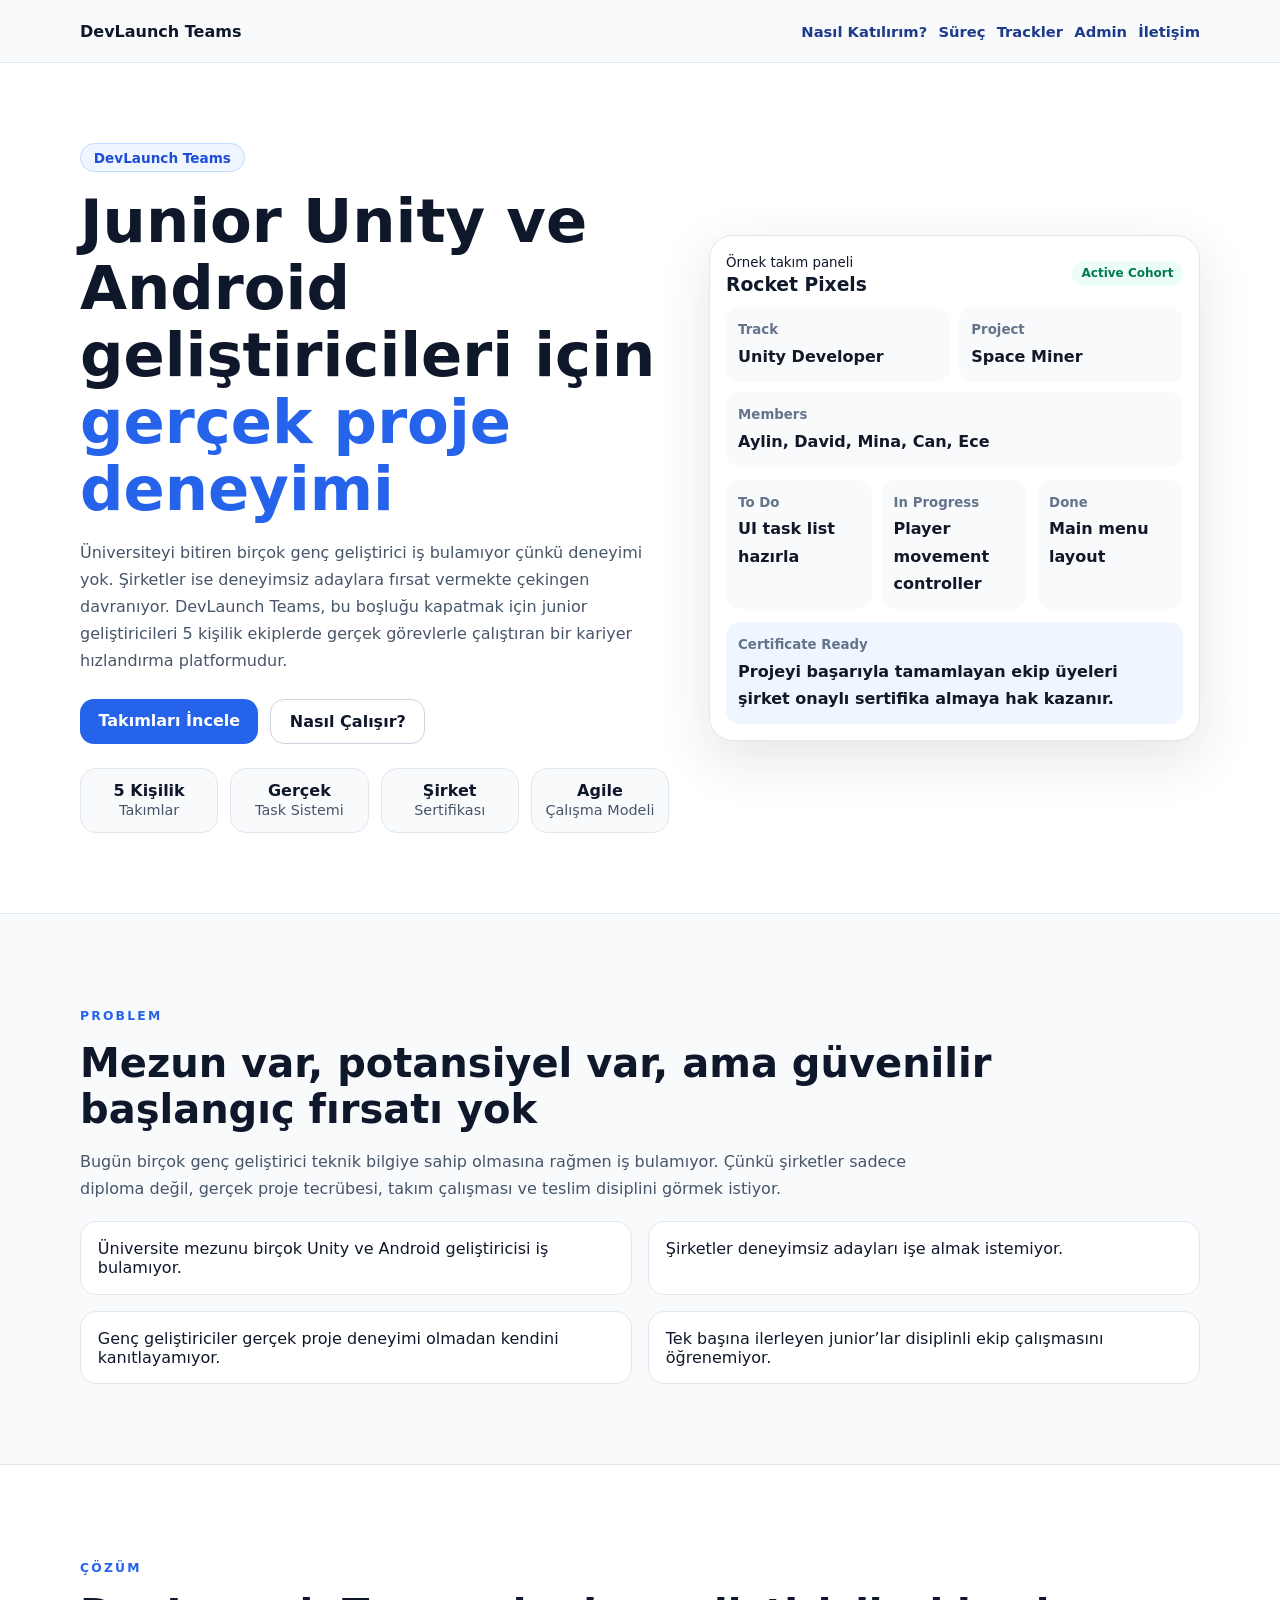
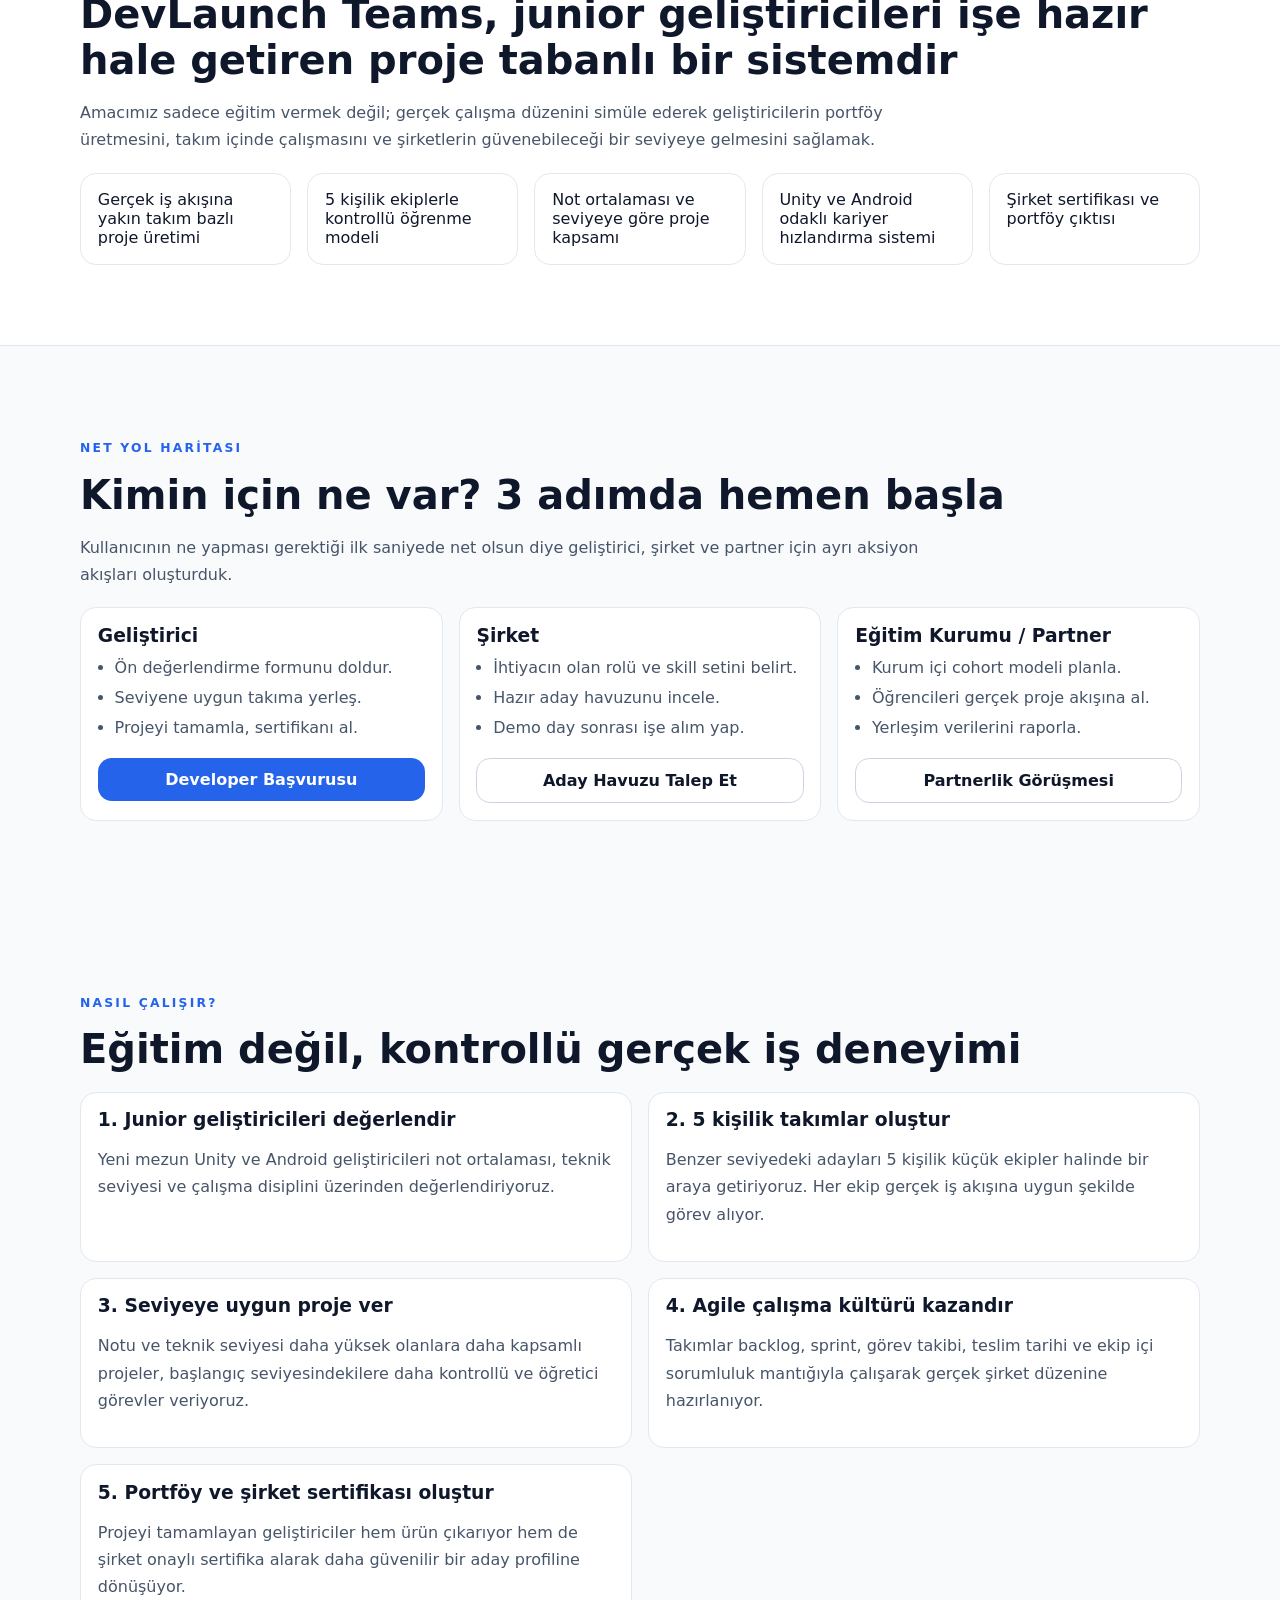
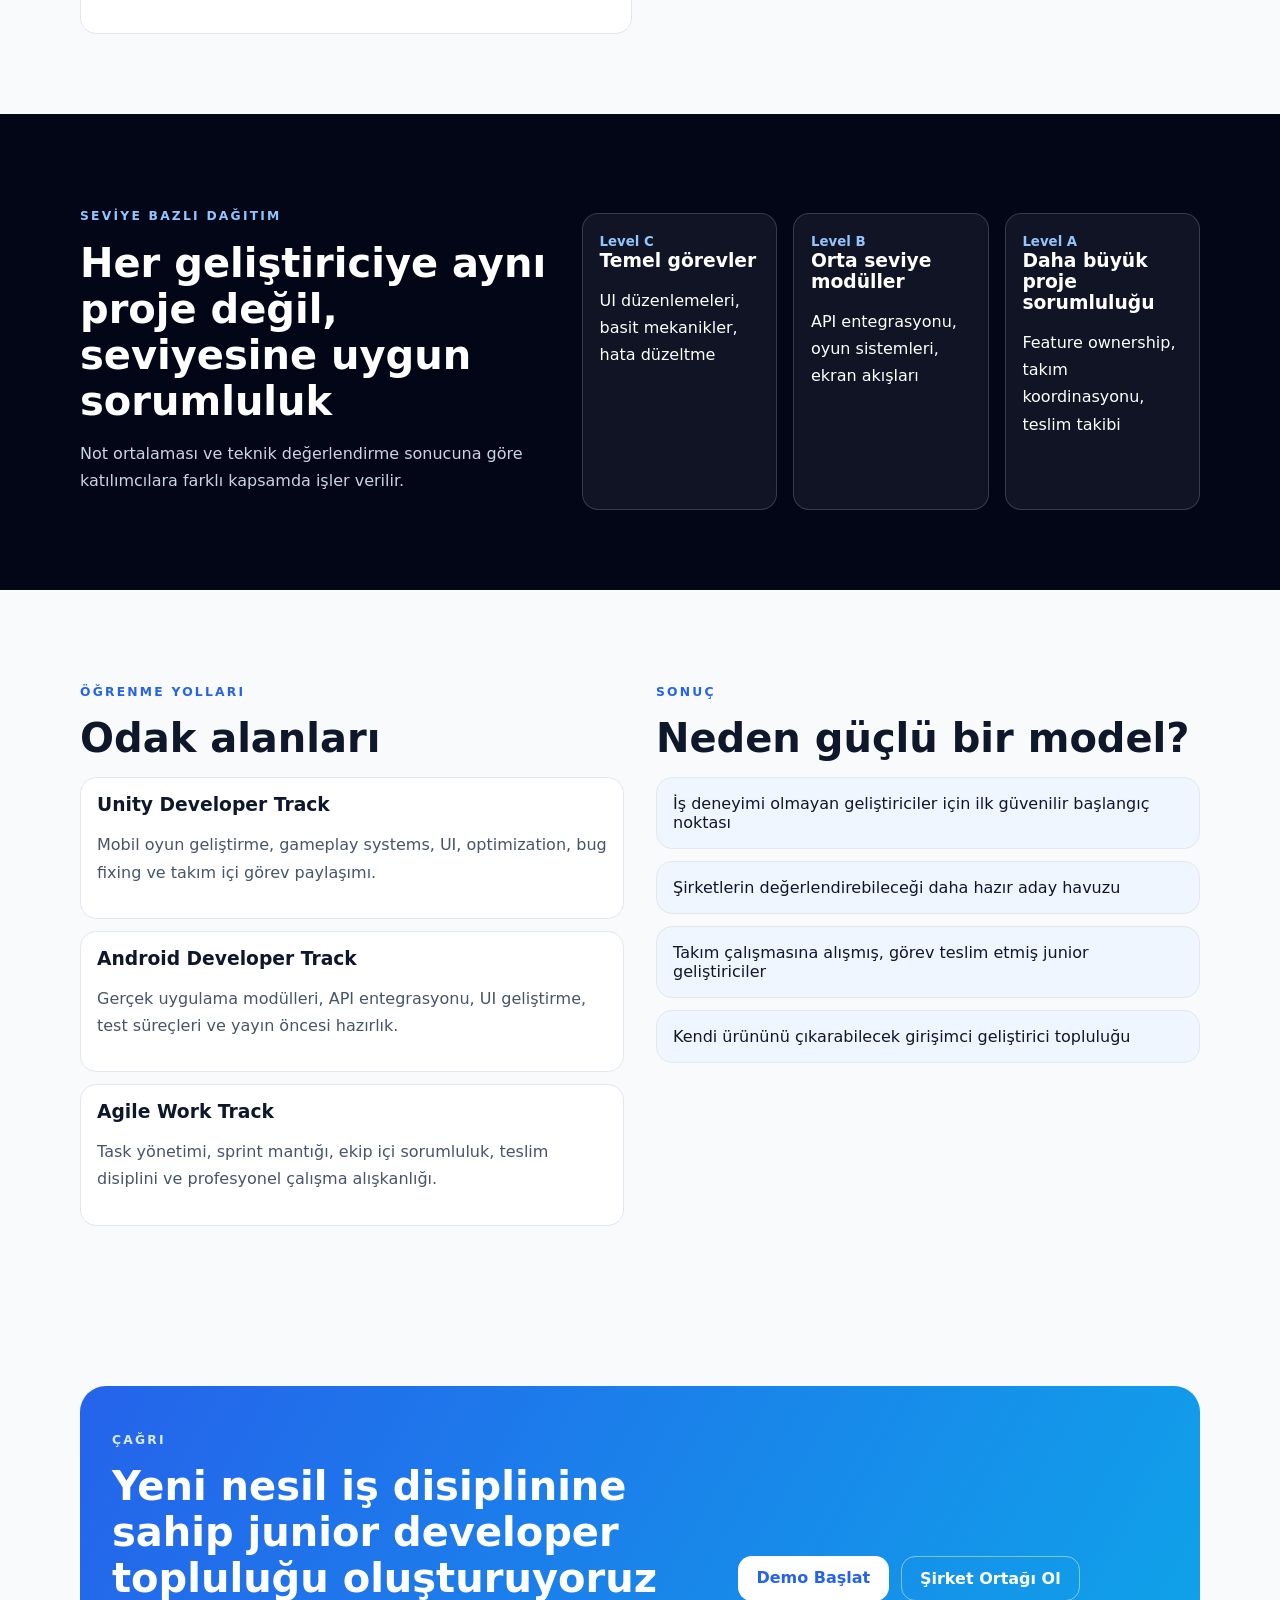
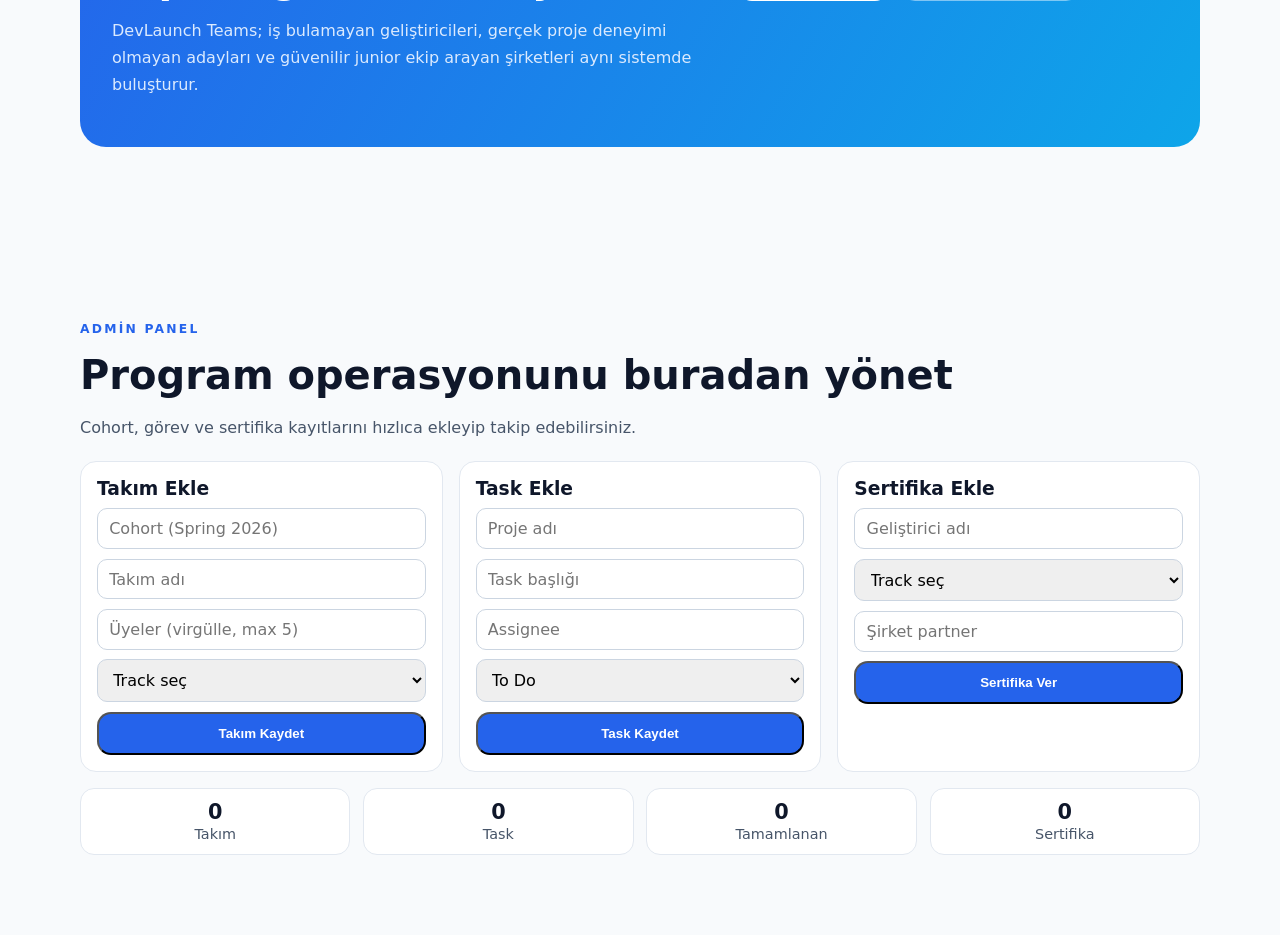
==== commit 20739497: "Add localStorage-backed admin panel to landing page" ====
--- a/index.html
+++ b/index.html
@@ -17,6 +17,7 @@
           <a href="#how-to-join">Nasıl Katılırım?</a>
           <a href="#steps">Süreç</a>
           <a href="#tracks">Trackler</a>
+          <a href="#admin">Admin</a>
           <a href="#contact">İletişim</a>
         </nav>
       </div>
@@ -196,7 +197,6 @@
       </section>
 
       <section id="contact" class="section container">
-      <section class="section container">
         <div class="cta-banner">
           <div>
             <p class="eyebrow">Çağrı</p>
@@ -209,202 +209,64 @@
           </div>
         </div>
       </section>
+
+      <section id="admin" class="section container">
+        <p class="eyebrow">Admin Panel</p>
+        <h2>Program operasyonunu buradan yönet</h2>
+        <p class="lead">Cohort, görev ve sertifika kayıtlarını hızlıca ekleyip takip edebilirsiniz.</p>
+        <div class="admin-grid">
+          <article class="admin-card">
+            <h3>Takım Ekle</h3>
+            <form id="team-form" class="admin-form">
+              <input id="team-cohort" placeholder="Cohort (Spring 2026)" required />
+              <input id="team-name" placeholder="Takım adı" required />
+              <input id="team-members" placeholder="Üyeler (virgülle, max 5)" required />
+              <select id="team-track" required>
+                <option value="">Track seç</option>
+                <option value="Unity">Unity</option>
+                <option value="Android">Android</option>
+              </select>
+              <button class="btn primary" type="submit">Takım Kaydet</button>
+            </form>
+          </article>
+
+          <article class="admin-card">
+            <h3>Task Ekle</h3>
+            <form id="task-form" class="admin-form">
+              <input id="task-project" placeholder="Proje adı" required />
+              <input id="task-title" placeholder="Task başlığı" required />
+              <input id="task-assignee" placeholder="Assignee" required />
+              <select id="task-status" required>
+                <option value="todo">To Do</option>
+                <option value="in-progress">In Progress</option>
+                <option value="done">Done</option>
+              </select>
+              <button class="btn primary" type="submit">Task Kaydet</button>
+            </form>
+          </article>
+
+          <article class="admin-card">
+            <h3>Sertifika Ekle</h3>
+            <form id="cert-form" class="admin-form">
+              <input id="cert-name" placeholder="Geliştirici adı" required />
+              <select id="cert-track" required>
+                <option value="">Track seç</option>
+                <option value="Unity">Unity</option>
+                <option value="Android">Android</option>
+              </select>
+              <input id="cert-partner" placeholder="Şirket partner" required />
+              <button class="btn primary" type="submit">Sertifika Ver</button>
+            </form>
+          </article>
+        </div>
+        <div class="admin-stats" aria-live="polite">
+          <div><strong id="stat-teams">0</strong><span>Takım</span></div>
+          <div><strong id="stat-tasks">0</strong><span>Task</span></div>
+          <div><strong id="stat-done">0</strong><span>Tamamlanan</span></div>
+          <div><strong id="stat-certs">0</strong><span>Sertifika</span></div>
+        </div>
+      </section>
     </main>
-<html lang="en">
-  <head>
-    <meta charset="UTF-8" />
-    <meta name="viewport" content="width=device-width, initial-scale=1.0" />
-    <title>DevLaunch Teams MVP</title>
-    <link rel="stylesheet" href="styles.css" />
-  </head>
-  <body>
-    <header class="topbar">
-      <div>
-        <h1>DevLaunch Teams</h1>
-        <p>Career accelerator workspace for junior Unity and Android developers.</p>
-        <small class="topbar-tip">Tip: Use "Load Demo Data" to explore the workflow instantly.</small>
-      </div>
-      <div class="toolbar">
-        <button id="seed-btn" type="button">Load Demo Data</button>
-        <button id="reset-btn" type="button" class="danger">Reset Data</button>
-      </div>
-    </header>
-
-    <main class="container">
-      <section class="stats" aria-label="MVP stats">
-        <article class="metric"><h2 id="teams-count">0</h2><p>Teams</p></article>
-        <article class="metric"><h2 id="tasks-count">0</h2><p>Tasks</p></article>
-        <article class="metric"><h2 id="done-count">0</h2><p>Completed</p></article>
-        <article class="metric"><h2 id="certs-count">0</h2><p>Certificates</p></article>
-      </section>
-
-
-      <p id="message" class="message" role="status" aria-live="polite"></p>
-
-      <section class="layout">
-        <article class="card">
-          <h3>Cohorts & Teams</h3>
-          <p class="section-help">Create small teams and assign each to a learning track.</p>
-          <form id="team-form" class="stack">
-            <label for="cohort">Cohort name</label>
-            <input id="cohort" placeholder="Spring 2026" autocomplete="off" required />
-            <label for="team">Team name</label>
-            <input id="team" placeholder="Rocket Pixels" autocomplete="off" required />
-            <label for="members">Members (comma separated, max 5)</label>
-            <input id="members" placeholder="Aylin, David, Mina" autocomplete="off" required />
-            <label for="team-track">Track</label>
-          <form id="team-form" class="stack">
-            <input id="cohort" placeholder="Cohort name (Spring 2026)" required />
-            <input id="team" placeholder="Team name" required />
-            <input id="members" placeholder="Members (comma separated, max 5)" required />
-            <select id="team-track" required>
-              <option value="">Select track</option>
-              <option value="Unity">Unity</option>
-              <option value="Android">Android</option>
-            </select>
-            <button type="submit">Add Team</button>
-          </form>
-          <ul id="team-list" class="list"></ul>
-        </article>
-
-        <article class="card">
-          <div class="card-header">
-            <h3>Projects & Tasks</h3>
-            <select id="task-filter-status">
-              <option value="all">All statuses</option>
-              <option value="todo">To Do</option>
-              <option value="in-progress">In Progress</option>
-              <option value="done">Done</option>
-            </select>
-          </div>
-          <p class="section-help">Track each task from backlog to completion.</p>
-          <form id="task-form" class="stack">
-            <label for="project">Project name</label>
-            <input id="project" placeholder="Space Miner" autocomplete="off" required />
-            <label for="task">Task title</label>
-            <input id="task" placeholder="Implement player movement controller" autocomplete="off" required />
-            <label for="difficulty">Difficulty level</label>
-          <form id="task-form" class="stack">
-            <input id="project" placeholder="Project name" required />
-            <input id="task" placeholder="Task title" required />
-            <select id="difficulty" required>
-              <option value="C">Level C (Foundational)</option>
-              <option value="B">Level B (Intermediate)</option>
-              <option value="A">Level A (Advanced)</option>
-            </select>
-            <label for="assignee">Assignee</label>
-            <input id="assignee" placeholder="Aylin" autocomplete="off" required />
-            <input id="assignee" placeholder="Assignee name" required />
-            <button type="submit">Create Task</button>
-          </form>
-
-          <div class="kanban">
-            <section>
-              <h4>To Do</h4>
-              <ul id="todo" class="list"></ul>
-            </section>
-            <section>
-              <h4>In Progress</h4>
-              <ul id="in-progress" class="list"></ul>
-            </section>
-            <section>
-              <h4>Done</h4>
-              <ul id="done" class="list"></ul>
-            </section>
-          </div>
-        </article>
-
-        <article class="card">
-          <div class="card-header">
-            <h3>Certificates</h3>
-            <select id="cert-filter-track">
-              <option value="all">All tracks</option>
-              <option value="Unity">Unity</option>
-              <option value="Android">Android</option>
-            </select>
-          </div>
-          <p class="section-help">Issue completion certificates for job-ready participants.</p>
-          <form id="cert-form" class="stack">
-            <label for="cert-name">Developer name</label>
-            <input id="cert-name" placeholder="Mina" autocomplete="off" required />
-            <label for="cert-track">Track</label>
-            <select id="cert-track" required>
-              <option value="">Select track</option>
-              <option value="Unity">Unity</option>
-              <option value="Android">Android</option>
-            </select>
-            <label for="cert-partner">Company partner</label>
-            <input id="cert-partner" placeholder="Nova Studios" autocomplete="off" required />
-          <form id="cert-form" class="stack">
-            <input id="cert-name" placeholder="Developer name" required />
-            <input id="cert-track" placeholder="Track (Unity/Android)" required />
-            <input id="cert-partner" placeholder="Company partner" required />
-            <button type="submit">Issue Certificate</button>
-          </form>
-          <ul id="cert-list" class="list"></ul>
-        </article>
-      <h1>DevLaunch Teams</h1>
-      <p>Career accelerator MVP for junior Unity/Android developers</p>
-    </header>
-
-    <main class="layout">
-      <section class="card">
-        <h2>Cohorts & Teams</h2>
-        <form id="team-form" class="stack">
-          <input id="cohort" placeholder="Cohort name (e.g., Spring 2026)" required />
-          <input id="team" placeholder="Team name" required />
-          <input id="members" placeholder="Members (comma separated, up to 5)" required />
-          <button type="submit">Add Team</button>
-        </form>
-        <ul id="team-list" class="list"></ul>
-      </section>
-
-      <section class="card">
-        <h2>Projects & Tasks</h2>
-        <form id="task-form" class="stack">
-          <input id="project" placeholder="Project name" required />
-          <input id="task" placeholder="Task title" required />
-          <select id="difficulty">
-            <option value="C">Level C (Foundational)</option>
-            <option value="B">Level B (Intermediate)</option>
-            <option value="A">Level A (Advanced)</option>
-          </select>
-          <input id="assignee" placeholder="Assignee name" required />
-          <button type="submit">Create Task</button>
-        </form>
-        <div class="kanban">
-          <div>
-            <h3>To Do</h3>
-            <ul id="todo" class="list"></ul>
-          </div>
-          <div>
-            <h3>In Progress</h3>
-            <ul id="in-progress" class="list"></ul>
-          </div>
-          <div>
-            <h3>Done</h3>
-            <ul id="done" class="list"></ul>
-          </div>
-        </div>
-      </section>
-
-      <section class="card">
-        <h2>Certificates</h2>
-        <form id="cert-form" class="stack">
-          <input id="cert-name" placeholder="Developer name" required />
-          <input id="cert-track" placeholder="Track (Unity/Android)" required />
-          <input id="cert-partner" placeholder="Company partner" required />
-          <button type="submit">Issue Certificate</button>
-        </form>
-        <ul id="cert-list" class="list"></ul>
-      </section>
-    </main>
-
-    <footer>
-      <small>Data is stored in localStorage for MVP validation.</small>
-      <small>MVP prototype. Data is saved in your browser localStorage.</small>
-    </footer>
-
     <script src="app.js"></script>
   </body>
 </html>
--- a/styles.css
+++ b/styles.css
@@ -77,317 +77,18 @@
   .nav-links { gap: .5rem; }
   .stats-row, .grid.two, .grid.three, .kanban-grid, .panel-grid, .grid.five { grid-template-columns: 1fr; }
   .section, .hero { padding: 3.2rem 0; }
-  .stats-row, .grid.two, .grid.three, .kanban-grid, .panel-grid, .grid.five { grid-template-columns: 1fr; }
-  .section, .hero { padding: 3.2rem 0; }
-  --bg: #f3f6fb;
-  --card: #fff;
-  --ink: #0f172a;
-  --muted: #64748b;
-  --brand: #1d4ed8;
-  --danger: #be123c;
-  --line: #dbe3ef;
-  color-scheme: light;
-  --bg: #f5f7fb;
-  --card: #ffffff;
-  --accent: #2563eb;
-  --text: #1f2937;
-  --muted: #6b7280;
 }
 
-* {
-  box-sizing: border-box;
-}
-
-body {
-  margin: 0;
-  font-family: Inter, system-ui, -apple-system, Segoe UI, Roboto, sans-serif;
-  background: var(--bg);
-  color: var(--ink);
-}
-
-.topbar {
-  display: flex;
-  justify-content: space-between;
-  gap: 1rem;
-  align-items: center;
-  padding: 1rem;
-  color: #fff;
-  background: linear-gradient(120deg, #1e3a8a, var(--brand));
-}
-
-.topbar h1,
-.topbar p {
-  color: var(--text);
-}
-
-.topbar {
-  background: linear-gradient(90deg, #1d4ed8, #2563eb);
-  color: white;
-  padding: 1.25rem 1rem;
-}
-
-.topbar h1 {
-  margin: 0;
-}
-
-.topbar p {
-  margin-top: 0.3rem;
-  opacity: 0.9;
-}
-
-.topbar-tip {
-  display: inline-block;
-  margin-top: 0.4rem;
-  opacity: 0.85;
-}
-
-.toolbar {
-  display: flex;
-  gap: 0.5rem;
-}
-
-.container {
-  padding: 1rem;
-  max-width: 1400px;
-  margin: 0 auto;
-}
-
-.stats {
-  display: grid;
-  grid-template-columns: repeat(4, minmax(120px, 1fr));
-  gap: 0.75rem;
-}
-
-.metric {
-  background: var(--card);
-  border: 1px solid var(--line);
-  border-radius: 10px;
-  padding: 0.75rem;
-}
-
-.metric h2,
-.metric p {
-  margin: 0;
-}
-
-.metric p {
-  margin-top: 0.3rem;
-  color: var(--muted);
-}
-
-.features-card {
-  margin-top: 1rem;
-}
-
-.feature-list {
-  margin: 0.5rem 0 0;
-  padding-left: 1.1rem;
-  display: grid;
-  gap: 0.35rem;
-}
-
-.layout {
-  margin-top: 1rem;
-  display: grid;
-  grid-template-columns: repeat(3, minmax(0, 1fr));
-  gap: 1rem;
-  align-items: start;
-.layout {
-  margin-top: 1rem;
-  display: grid;
-  grid-template-columns: repeat(3, minmax(0, 1fr));
-  gap: 1rem;
-  align-items: start;
-  grid-template-columns: repeat(auto-fit, minmax(300px, 1fr));
-  gap: 1rem;
-  margin: 0.25rem 0 0;
-  opacity: 0.92;
-}
-
-.layout {
-  display: grid;
-  grid-template-columns: repeat(auto-fit, minmax(280px, 1fr));
-  gap: 1rem;
-  padding: 1rem;
-}
-
-.card {
-  background: var(--card);
-  border: 1px solid var(--line);
-  border-radius: 12px;
-  padding: 1rem;
-  min-width: 0;
-}
-
-.card-header {
-  display: flex;
-  justify-content: space-between;
-  align-items: center;
-  gap: 0.75rem;
-}
-
-.stack {
-  display: grid;
-  gap: 0.5rem;
-  margin-top: 0.75rem;
-}
-
-.section-help {
-  margin: 0.35rem 0 0;
-  color: var(--muted);
-  font-size: 0.9rem;
-}
-
-label {
-  font-size: 0.85rem;
-  color: #334155;
-  font-weight: 600;
-  border-radius: 12px;
-  padding: 1rem;
-  box-shadow: 0 4px 12px rgba(0, 0, 0, 0.08);
-}
-
-.stack {
-  display: flex;
-  flex-direction: column;
-  gap: 0.5rem;
-}
-
-input,
-select,
-button {
-  border-radius: 8px;
-  border: 1px solid #cbd5e1;
-  padding: 0.55rem 0.65rem;
-  font-size: 0.92rem;
-}
-
-button {
-  border: none;
-  background: var(--brand);
-  color: white;
-  border: 1px solid #d1d5db;
-  border-radius: 8px;
-  padding: 0.55rem 0.65rem;
-  font-size: 0.95rem;
-}
-
-button {
-  background: var(--accent);
-  color: white;
-  border: none;
-  cursor: pointer;
-}
-
-button:hover {
-  opacity: 0.95;
-}
-
-button.danger {
-  background: var(--danger);
-}
-
-.message {
-  min-height: 1.2rem;
-  margin: 0.75rem 0 0;
-  color: #0b7a35;
-  font-weight: 600;
-  opacity: 0.92;
-}
-
-.list {
-  list-style: none;
-  margin: 0.75rem 0 0;
-  padding: 0;
-  display: grid;
-  display: flex;
-  flex-direction: column;
-  gap: 0.5rem;
-}
-
-.item {
-  border: 1px solid var(--line);
-  background: #f8fbff;
-  background: #f8fafc;
-  border: 1px solid #e5e7eb;
-  border-radius: 8px;
-  padding: 0.6rem;
-}
-
-.item small {
-  color: var(--muted);
-  display: block;
-  margin-top: 0.2rem;
-}
-
-.item-controls {
-  margin-top: 0.5rem;
-  display: flex;
-  gap: 0.35rem;
-}
-
-.item-controls button {
-  padding: 0.35rem 0.5rem;
-  font-size: 0.78rem;
-}
-
-.item-controls .secondary {
-  background: #334155;
-}
-
-.item.empty {
-  color: var(--muted);
-  background: #ffffff;
-  border-style: dashed;
-}
-
-.kanban {
-  margin-top: 0.75rem;
-  display: grid;
-  gap: 0.7rem;
-  grid-template-columns: repeat(3, minmax(0, 1fr));
-}
-
-.kanban h4 {
-  margin: 0;
-}
-
-.kanban {
-  margin-top: 1rem;
-  display: grid;
-  grid-template-columns: repeat(3, 1fr);
-  gap: 0.75rem;
-}
-
-footer {
-  text-align: center;
-  padding: 1rem;
-  color: var(--muted);
-}
+.admin-grid { display: grid; grid-template-columns: repeat(3, minmax(0, 1fr)); gap: 1rem; margin-top: 1.2rem; }
+.admin-card { border: 1px solid var(--line); border-radius: 16px; padding: 1rem; background: #fff; }
+.admin-form { display: grid; gap: .6rem; margin-top: .6rem; }
+.admin-form input, .admin-form select { border: 1px solid #cbd5e1; border-radius: 10px; padding: .62rem .7rem; font: inherit; }
+.admin-stats { margin-top: 1rem; display: grid; gap: .8rem; grid-template-columns: repeat(4, minmax(0, 1fr)); }
+.admin-stats div { border: 1px solid var(--line); border-radius: 14px; background: #fff; padding: .7rem; text-align: center; }
+.admin-stats strong { display: block; font-size: 1.3rem; }
+.admin-stats span { color: var(--muted); font-size: .9rem; }
 
 @media (max-width: 980px) {
-  .layout {
-    grid-template-columns: 1fr;
-  }
-
-  .stats {
-    grid-template-columns: repeat(2, minmax(120px, 1fr));
-  }
-
-  .kanban {
-    grid-template-columns: 1fr;
-  }
-
-  .topbar {
-    flex-direction: column;
-    align-items: flex-start;
-  }
-  color: var(--muted);
-  padding: 1rem;
+  .admin-grid { grid-template-columns: 1fr; }
+  .admin-stats { grid-template-columns: repeat(2, minmax(0, 1fr)); }
 }
-
-@media (max-width: 960px) {
-  .kanban {
-    grid-template-columns: 1fr;
-  }
-}
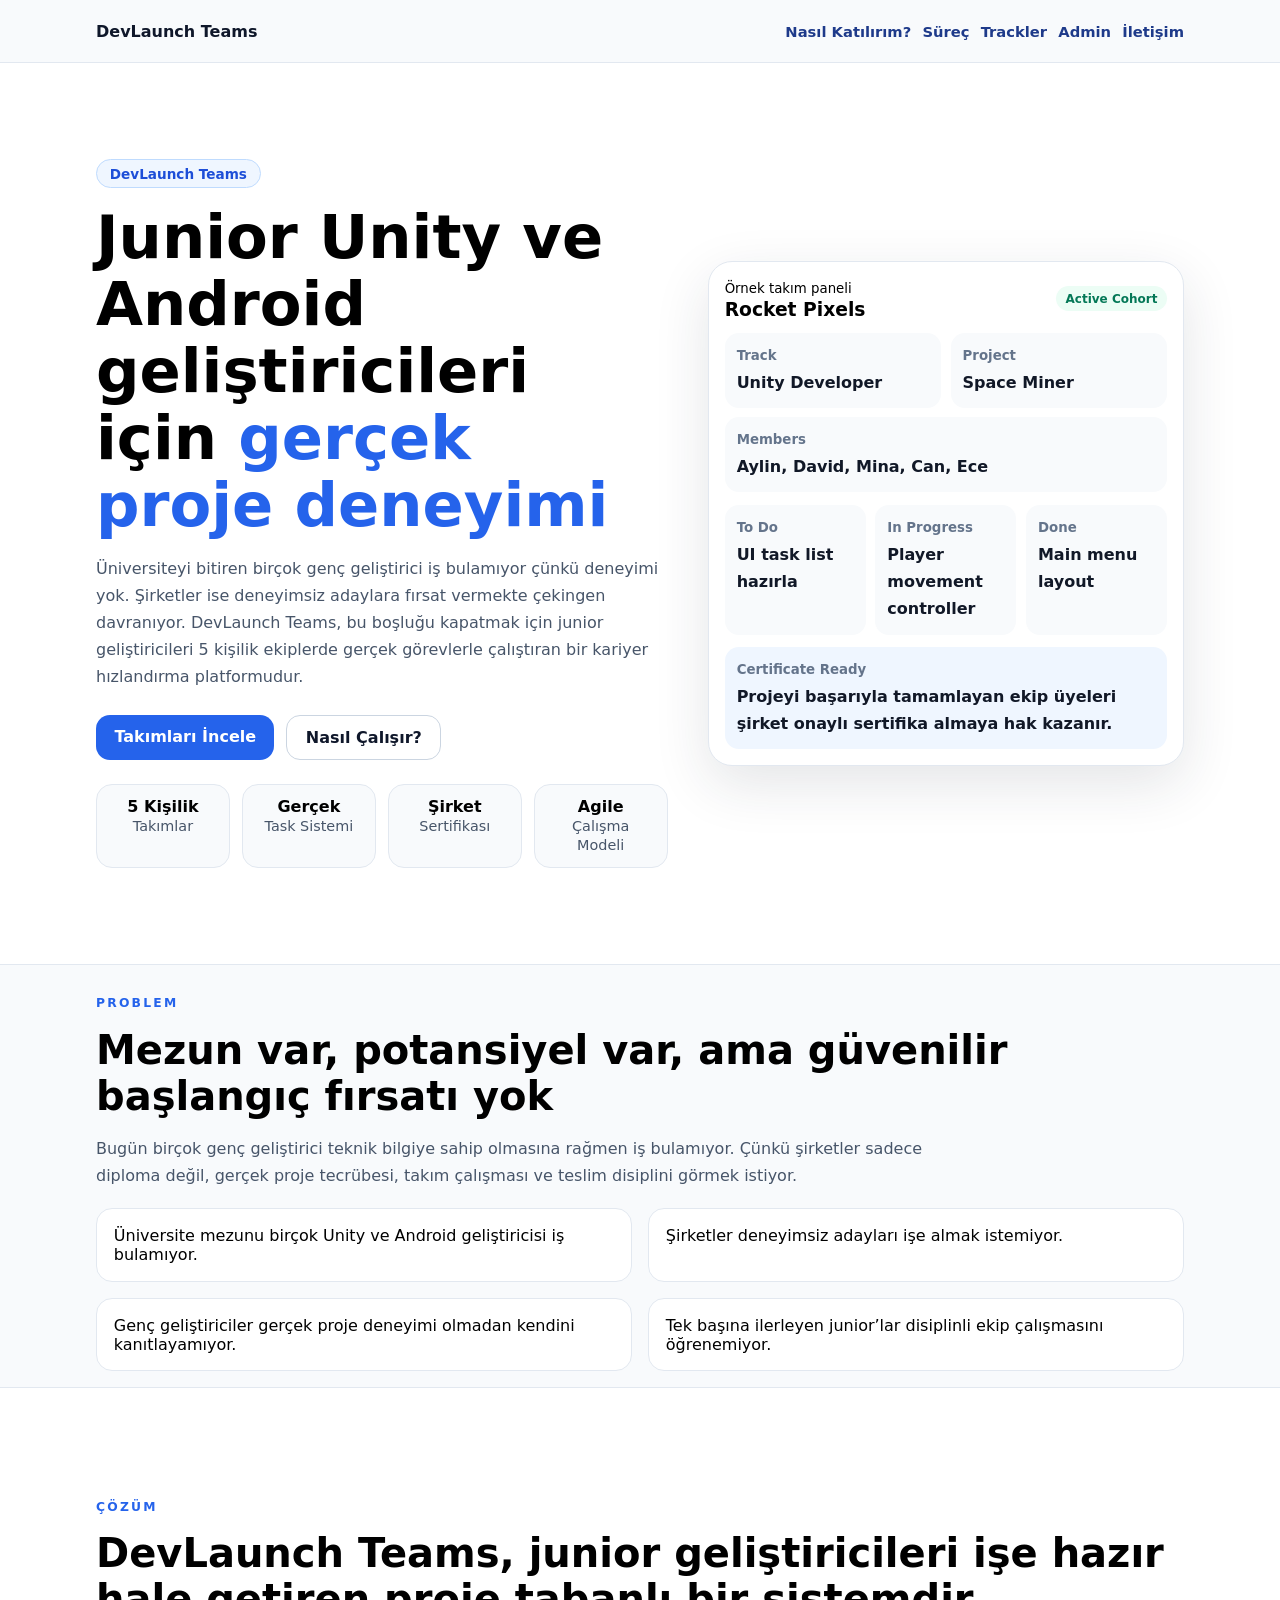
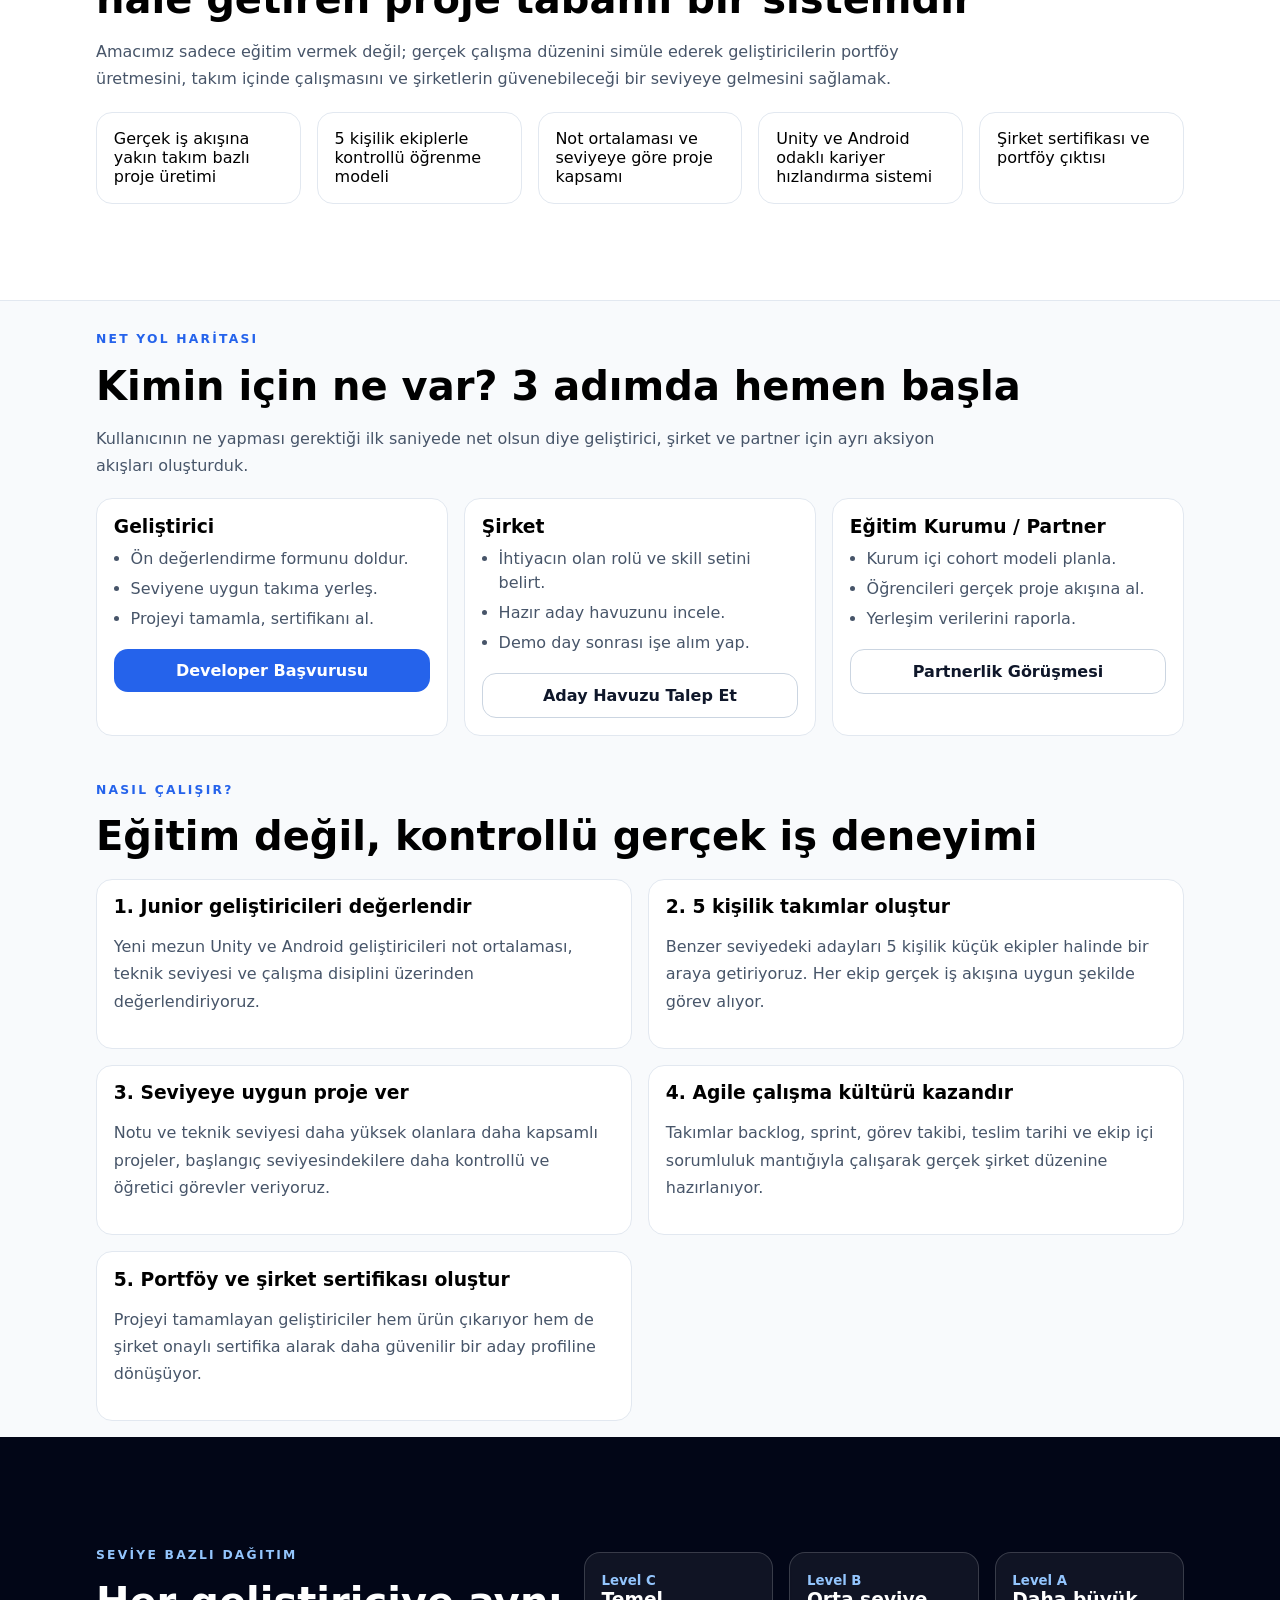
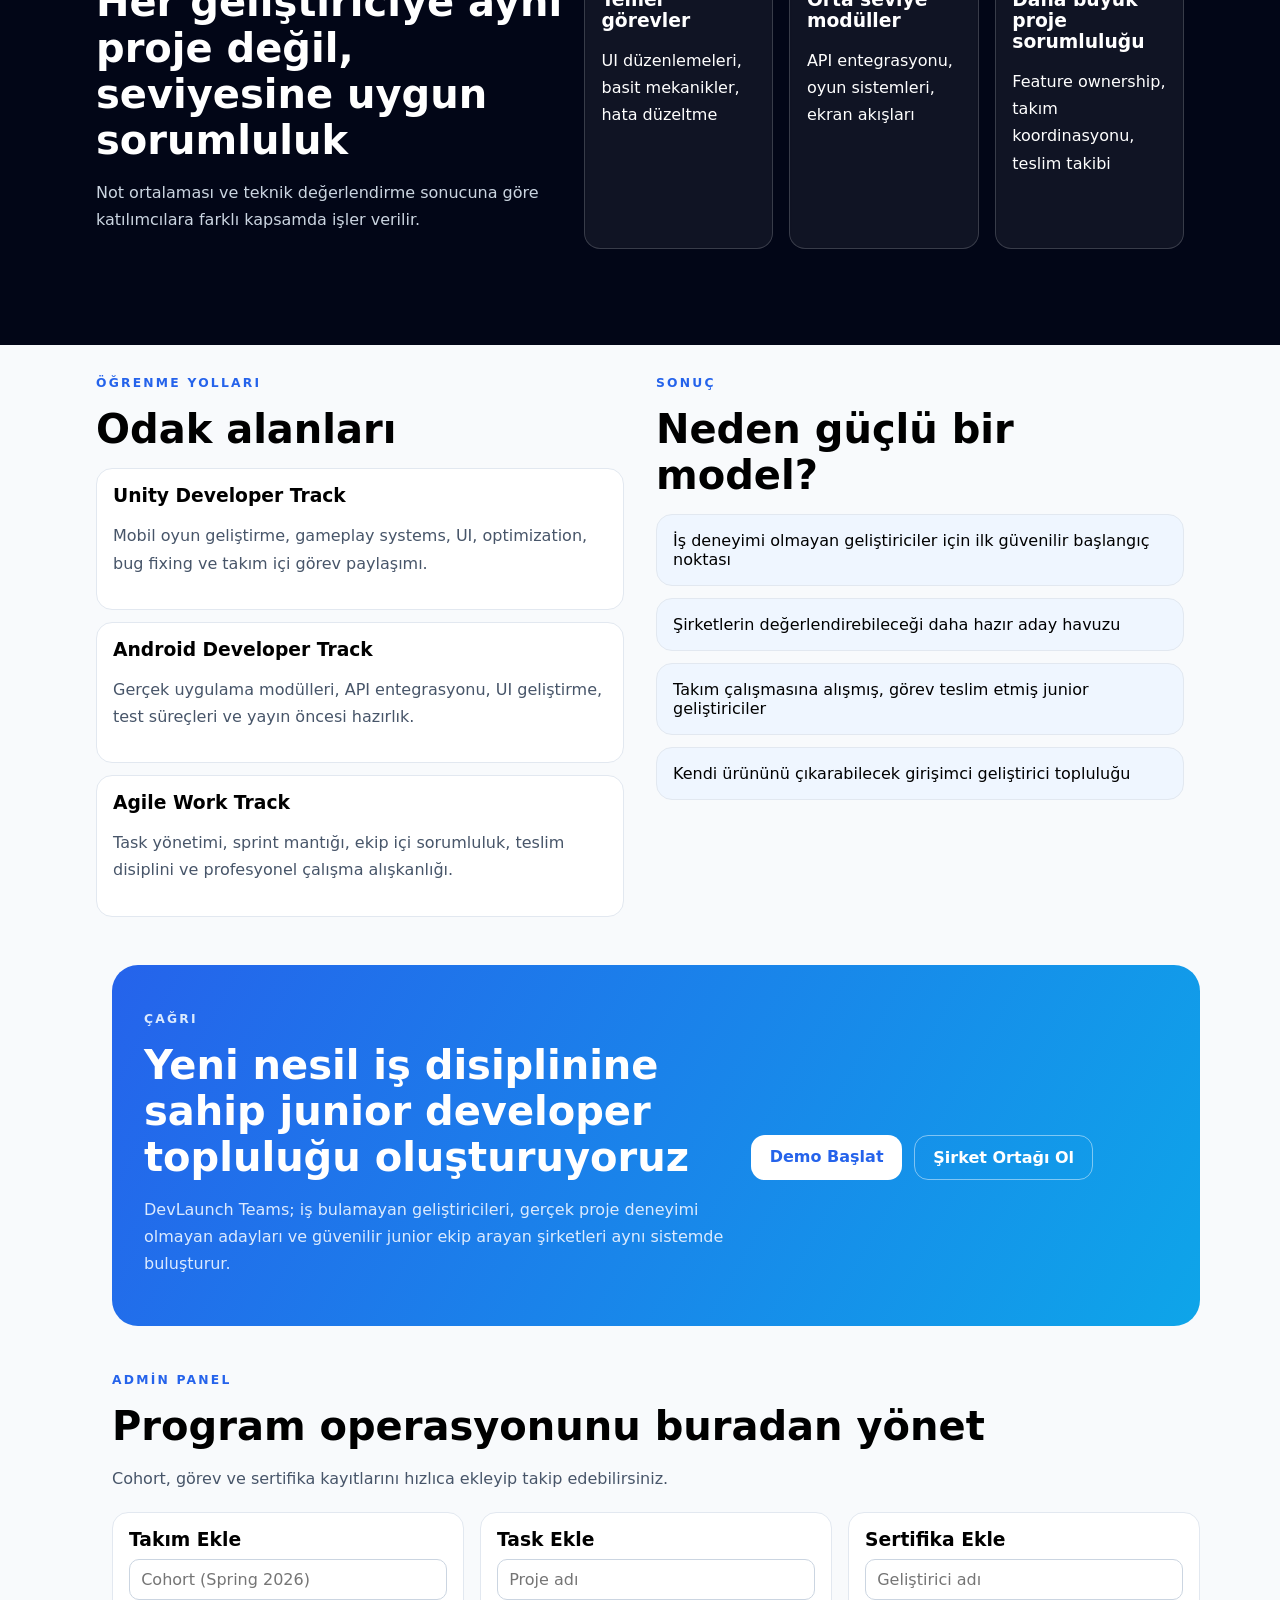
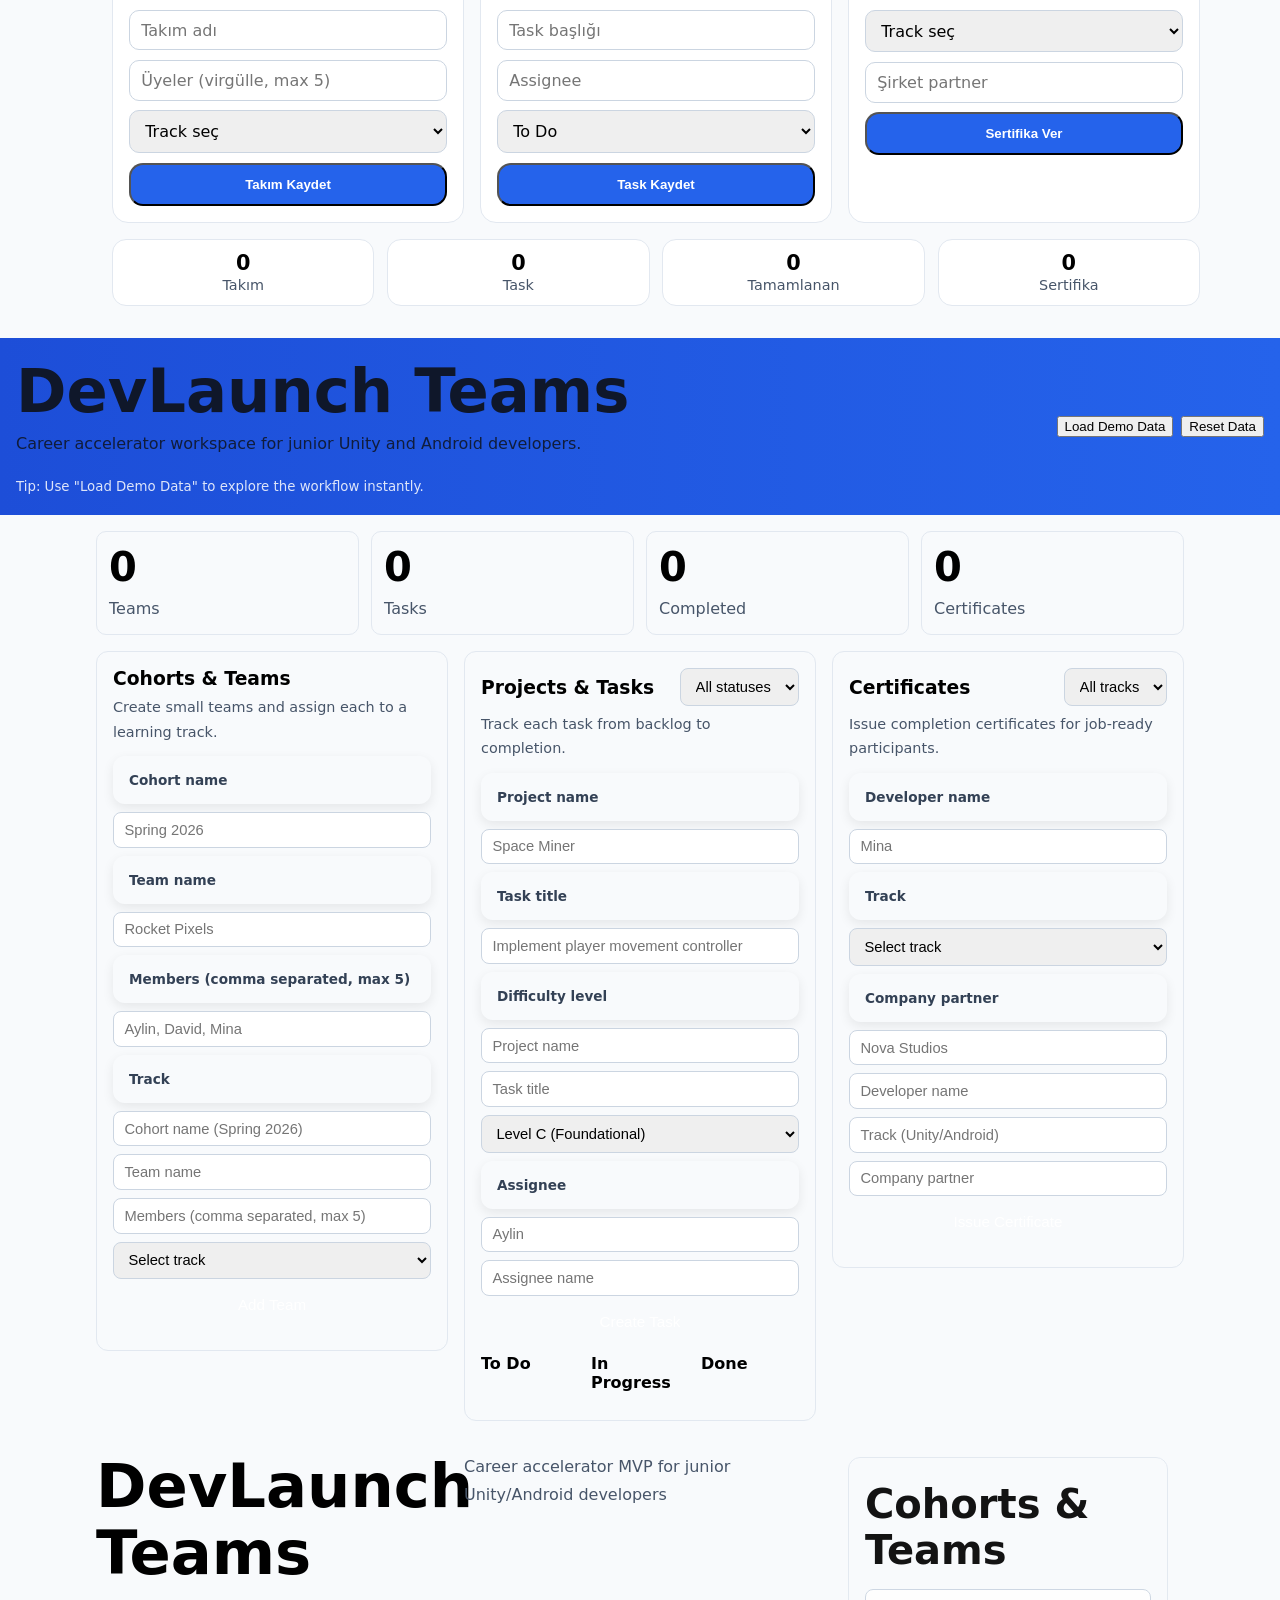
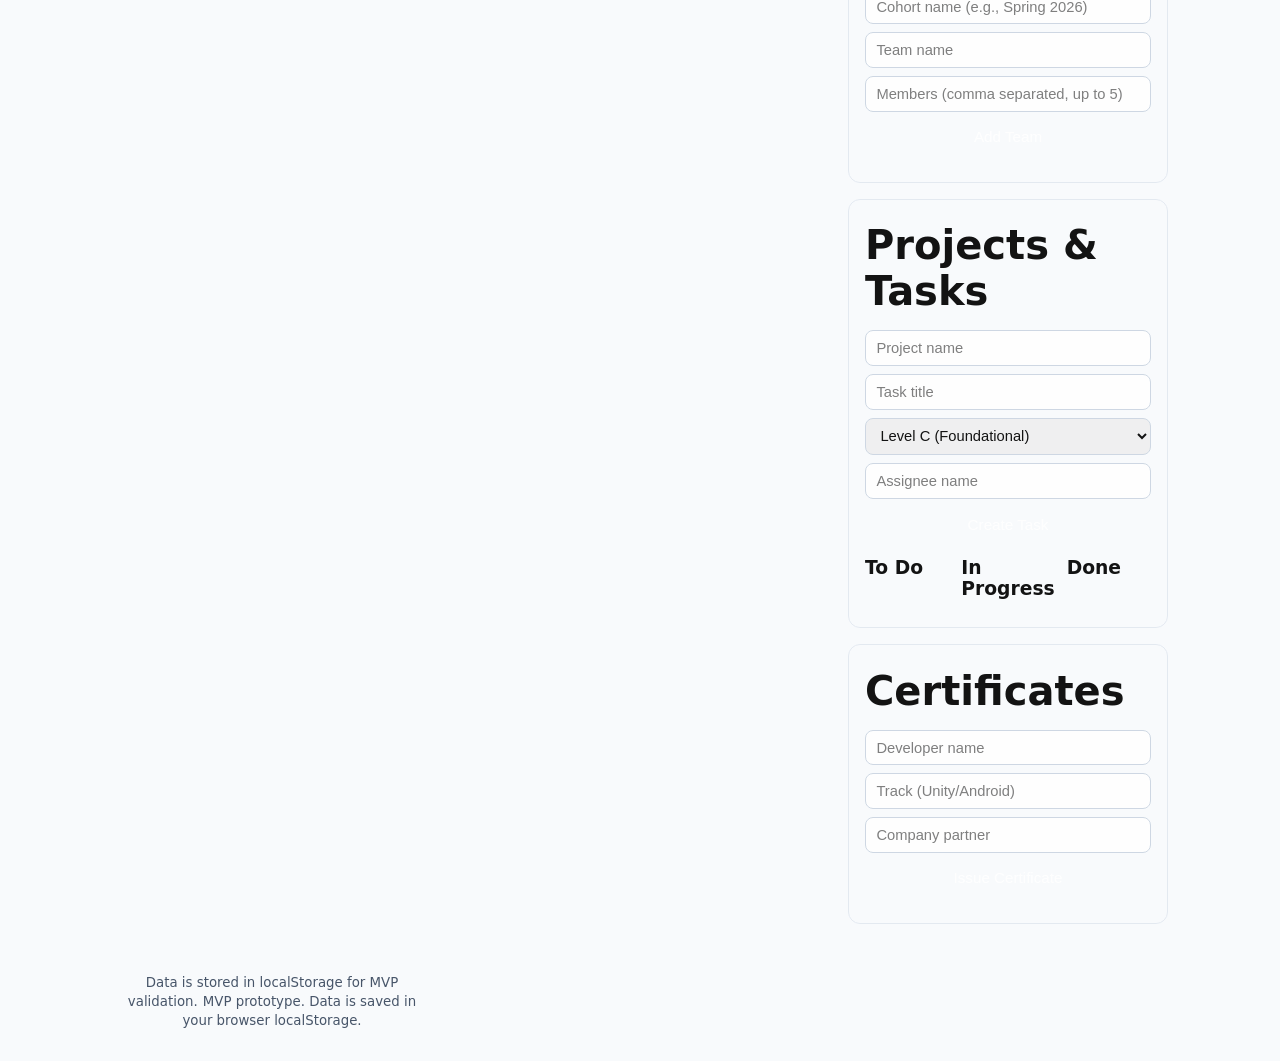
==== commit c690fd83: "Merge branch 'main' into codex/create-platform-for-collaborative-developer-projects-f0c44i" ====
--- a/index.html
+++ b/index.html
@@ -197,6 +197,7 @@
       </section>
 
       <section id="contact" class="section container">
+      <section class="section container">
         <div class="cta-banner">
           <div>
             <p class="eyebrow">Çağrı</p>
@@ -267,6 +268,202 @@
         </div>
       </section>
     </main>
+    </main>
+<html lang="en">
+  <head>
+    <meta charset="UTF-8" />
+    <meta name="viewport" content="width=device-width, initial-scale=1.0" />
+    <title>DevLaunch Teams MVP</title>
+    <link rel="stylesheet" href="styles.css" />
+  </head>
+  <body>
+    <header class="topbar">
+      <div>
+        <h1>DevLaunch Teams</h1>
+        <p>Career accelerator workspace for junior Unity and Android developers.</p>
+        <small class="topbar-tip">Tip: Use "Load Demo Data" to explore the workflow instantly.</small>
+      </div>
+      <div class="toolbar">
+        <button id="seed-btn" type="button">Load Demo Data</button>
+        <button id="reset-btn" type="button" class="danger">Reset Data</button>
+      </div>
+    </header>
+
+    <main class="container">
+      <section class="stats" aria-label="MVP stats">
+        <article class="metric"><h2 id="teams-count">0</h2><p>Teams</p></article>
+        <article class="metric"><h2 id="tasks-count">0</h2><p>Tasks</p></article>
+        <article class="metric"><h2 id="done-count">0</h2><p>Completed</p></article>
+        <article class="metric"><h2 id="certs-count">0</h2><p>Certificates</p></article>
+      </section>
+
+
+      <p id="message" class="message" role="status" aria-live="polite"></p>
+
+      <section class="layout">
+        <article class="card">
+          <h3>Cohorts & Teams</h3>
+          <p class="section-help">Create small teams and assign each to a learning track.</p>
+          <form id="team-form" class="stack">
+            <label for="cohort">Cohort name</label>
+            <input id="cohort" placeholder="Spring 2026" autocomplete="off" required />
+            <label for="team">Team name</label>
+            <input id="team" placeholder="Rocket Pixels" autocomplete="off" required />
+            <label for="members">Members (comma separated, max 5)</label>
+            <input id="members" placeholder="Aylin, David, Mina" autocomplete="off" required />
+            <label for="team-track">Track</label>
+          <form id="team-form" class="stack">
+            <input id="cohort" placeholder="Cohort name (Spring 2026)" required />
+            <input id="team" placeholder="Team name" required />
+            <input id="members" placeholder="Members (comma separated, max 5)" required />
+            <select id="team-track" required>
+              <option value="">Select track</option>
+              <option value="Unity">Unity</option>
+              <option value="Android">Android</option>
+            </select>
+            <button type="submit">Add Team</button>
+          </form>
+          <ul id="team-list" class="list"></ul>
+        </article>
+
+        <article class="card">
+          <div class="card-header">
+            <h3>Projects & Tasks</h3>
+            <select id="task-filter-status">
+              <option value="all">All statuses</option>
+              <option value="todo">To Do</option>
+              <option value="in-progress">In Progress</option>
+              <option value="done">Done</option>
+            </select>
+          </div>
+          <p class="section-help">Track each task from backlog to completion.</p>
+          <form id="task-form" class="stack">
+            <label for="project">Project name</label>
+            <input id="project" placeholder="Space Miner" autocomplete="off" required />
+            <label for="task">Task title</label>
+            <input id="task" placeholder="Implement player movement controller" autocomplete="off" required />
+            <label for="difficulty">Difficulty level</label>
+          <form id="task-form" class="stack">
+            <input id="project" placeholder="Project name" required />
+            <input id="task" placeholder="Task title" required />
+            <select id="difficulty" required>
+              <option value="C">Level C (Foundational)</option>
+              <option value="B">Level B (Intermediate)</option>
+              <option value="A">Level A (Advanced)</option>
+            </select>
+            <label for="assignee">Assignee</label>
+            <input id="assignee" placeholder="Aylin" autocomplete="off" required />
+            <input id="assignee" placeholder="Assignee name" required />
+            <button type="submit">Create Task</button>
+          </form>
+
+          <div class="kanban">
+            <section>
+              <h4>To Do</h4>
+              <ul id="todo" class="list"></ul>
+            </section>
+            <section>
+              <h4>In Progress</h4>
+              <ul id="in-progress" class="list"></ul>
+            </section>
+            <section>
+              <h4>Done</h4>
+              <ul id="done" class="list"></ul>
+            </section>
+          </div>
+        </article>
+
+        <article class="card">
+          <div class="card-header">
+            <h3>Certificates</h3>
+            <select id="cert-filter-track">
+              <option value="all">All tracks</option>
+              <option value="Unity">Unity</option>
+              <option value="Android">Android</option>
+            </select>
+          </div>
+          <p class="section-help">Issue completion certificates for job-ready participants.</p>
+          <form id="cert-form" class="stack">
+            <label for="cert-name">Developer name</label>
+            <input id="cert-name" placeholder="Mina" autocomplete="off" required />
+            <label for="cert-track">Track</label>
+            <select id="cert-track" required>
+              <option value="">Select track</option>
+              <option value="Unity">Unity</option>
+              <option value="Android">Android</option>
+            </select>
+            <label for="cert-partner">Company partner</label>
+            <input id="cert-partner" placeholder="Nova Studios" autocomplete="off" required />
+          <form id="cert-form" class="stack">
+            <input id="cert-name" placeholder="Developer name" required />
+            <input id="cert-track" placeholder="Track (Unity/Android)" required />
+            <input id="cert-partner" placeholder="Company partner" required />
+            <button type="submit">Issue Certificate</button>
+          </form>
+          <ul id="cert-list" class="list"></ul>
+        </article>
+      <h1>DevLaunch Teams</h1>
+      <p>Career accelerator MVP for junior Unity/Android developers</p>
+    </header>
+
+    <main class="layout">
+      <section class="card">
+        <h2>Cohorts & Teams</h2>
+        <form id="team-form" class="stack">
+          <input id="cohort" placeholder="Cohort name (e.g., Spring 2026)" required />
+          <input id="team" placeholder="Team name" required />
+          <input id="members" placeholder="Members (comma separated, up to 5)" required />
+          <button type="submit">Add Team</button>
+        </form>
+        <ul id="team-list" class="list"></ul>
+      </section>
+
+      <section class="card">
+        <h2>Projects & Tasks</h2>
+        <form id="task-form" class="stack">
+          <input id="project" placeholder="Project name" required />
+          <input id="task" placeholder="Task title" required />
+          <select id="difficulty">
+            <option value="C">Level C (Foundational)</option>
+            <option value="B">Level B (Intermediate)</option>
+            <option value="A">Level A (Advanced)</option>
+          </select>
+          <input id="assignee" placeholder="Assignee name" required />
+          <button type="submit">Create Task</button>
+        </form>
+        <div class="kanban">
+          <div>
+            <h3>To Do</h3>
+            <ul id="todo" class="list"></ul>
+          </div>
+          <div>
+            <h3>In Progress</h3>
+            <ul id="in-progress" class="list"></ul>
+          </div>
+          <div>
+            <h3>Done</h3>
+            <ul id="done" class="list"></ul>
+          </div>
+        </div>
+      </section>
+
+      <section class="card">
+        <h2>Certificates</h2>
+        <form id="cert-form" class="stack">
+          <input id="cert-name" placeholder="Developer name" required />
+          <input id="cert-track" placeholder="Track (Unity/Android)" required />
+          <input id="cert-partner" placeholder="Company partner" required />
+          <button type="submit">Issue Certificate</button>
+        </form>
+        <ul id="cert-list" class="list"></ul>
+      </section>
+    </main>
+
+    <footer>
+      <small>Data is stored in localStorage for MVP validation.</small>
+      <small>MVP prototype. Data is saved in your browser localStorage.</small>
+    </footer>
+
     <script src="app.js"></script>
   </body>
 </html>
--- a/styles.css
+++ b/styles.css
@@ -91,4 +91,317 @@
 @media (max-width: 980px) {
   .admin-grid { grid-template-columns: 1fr; }
   .admin-stats { grid-template-columns: repeat(2, minmax(0, 1fr)); }
-}
+  .stats-row, .grid.two, .grid.three, .kanban-grid, .panel-grid, .grid.five { grid-template-columns: 1fr; }
+  .section, .hero { padding: 3.2rem 0; }
+  --bg: #f3f6fb;
+  --card: #fff;
+  --ink: #0f172a;
+  --muted: #64748b;
+  --brand: #1d4ed8;
+  --danger: #be123c;
+  --line: #dbe3ef;
+  color-scheme: light;
+  --bg: #f5f7fb;
+  --card: #ffffff;
+  --accent: #2563eb;
+  --text: #1f2937;
+  --muted: #6b7280;
+}
+
+* {
+  box-sizing: border-box;
+}
+
+body {
+  margin: 0;
+  font-family: Inter, system-ui, -apple-system, Segoe UI, Roboto, sans-serif;
+  background: var(--bg);
+  color: var(--ink);
+}
+
+.topbar {
+  display: flex;
+  justify-content: space-between;
+  gap: 1rem;
+  align-items: center;
+  padding: 1rem;
+  color: #fff;
+  background: linear-gradient(120deg, #1e3a8a, var(--brand));
+}
+
+.topbar h1,
+.topbar p {
+  color: var(--text);
+}
+
+.topbar {
+  background: linear-gradient(90deg, #1d4ed8, #2563eb);
+  color: white;
+  padding: 1.25rem 1rem;
+}
+
+.topbar h1 {
+  margin: 0;
+}
+
+.topbar p {
+  margin-top: 0.3rem;
+  opacity: 0.9;
+}
+
+.topbar-tip {
+  display: inline-block;
+  margin-top: 0.4rem;
+  opacity: 0.85;
+}
+
+.toolbar {
+  display: flex;
+  gap: 0.5rem;
+}
+
+.container {
+  padding: 1rem;
+  max-width: 1400px;
+  margin: 0 auto;
+}
+
+.stats {
+  display: grid;
+  grid-template-columns: repeat(4, minmax(120px, 1fr));
+  gap: 0.75rem;
+}
+
+.metric {
+  background: var(--card);
+  border: 1px solid var(--line);
+  border-radius: 10px;
+  padding: 0.75rem;
+}
+
+.metric h2,
+.metric p {
+  margin: 0;
+}
+
+.metric p {
+  margin-top: 0.3rem;
+  color: var(--muted);
+}
+
+.features-card {
+  margin-top: 1rem;
+}
+
+.feature-list {
+  margin: 0.5rem 0 0;
+  padding-left: 1.1rem;
+  display: grid;
+  gap: 0.35rem;
+}
+
+.layout {
+  margin-top: 1rem;
+  display: grid;
+  grid-template-columns: repeat(3, minmax(0, 1fr));
+  gap: 1rem;
+  align-items: start;
+.layout {
+  margin-top: 1rem;
+  display: grid;
+  grid-template-columns: repeat(3, minmax(0, 1fr));
+  gap: 1rem;
+  align-items: start;
+  grid-template-columns: repeat(auto-fit, minmax(300px, 1fr));
+  gap: 1rem;
+  margin: 0.25rem 0 0;
+  opacity: 0.92;
+}
+
+.layout {
+  display: grid;
+  grid-template-columns: repeat(auto-fit, minmax(280px, 1fr));
+  gap: 1rem;
+  padding: 1rem;
+}
+
+.card {
+  background: var(--card);
+  border: 1px solid var(--line);
+  border-radius: 12px;
+  padding: 1rem;
+  min-width: 0;
+}
+
+.card-header {
+  display: flex;
+  justify-content: space-between;
+  align-items: center;
+  gap: 0.75rem;
+}
+
+.stack {
+  display: grid;
+  gap: 0.5rem;
+  margin-top: 0.75rem;
+}
+
+.section-help {
+  margin: 0.35rem 0 0;
+  color: var(--muted);
+  font-size: 0.9rem;
+}
+
+label {
+  font-size: 0.85rem;
+  color: #334155;
+  font-weight: 600;
+  border-radius: 12px;
+  padding: 1rem;
+  box-shadow: 0 4px 12px rgba(0, 0, 0, 0.08);
+}
+
+.stack {
+  display: flex;
+  flex-direction: column;
+  gap: 0.5rem;
+}
+
+input,
+select,
+button {
+  border-radius: 8px;
+  border: 1px solid #cbd5e1;
+  padding: 0.55rem 0.65rem;
+  font-size: 0.92rem;
+}
+
+button {
+  border: none;
+  background: var(--brand);
+  color: white;
+  border: 1px solid #d1d5db;
+  border-radius: 8px;
+  padding: 0.55rem 0.65rem;
+  font-size: 0.95rem;
+}
+
+button {
+  background: var(--accent);
+  color: white;
+  border: none;
+  cursor: pointer;
+}
+
+button:hover {
+  opacity: 0.95;
+}
+
+button.danger {
+  background: var(--danger);
+}
+
+.message {
+  min-height: 1.2rem;
+  margin: 0.75rem 0 0;
+  color: #0b7a35;
+  font-weight: 600;
+  opacity: 0.92;
+}
+
+.list {
+  list-style: none;
+  margin: 0.75rem 0 0;
+  padding: 0;
+  display: grid;
+  display: flex;
+  flex-direction: column;
+  gap: 0.5rem;
+}
+
+.item {
+  border: 1px solid var(--line);
+  background: #f8fbff;
+  background: #f8fafc;
+  border: 1px solid #e5e7eb;
+  border-radius: 8px;
+  padding: 0.6rem;
+}
+
+.item small {
+  color: var(--muted);
+  display: block;
+  margin-top: 0.2rem;
+}
+
+.item-controls {
+  margin-top: 0.5rem;
+  display: flex;
+  gap: 0.35rem;
+}
+
+.item-controls button {
+  padding: 0.35rem 0.5rem;
+  font-size: 0.78rem;
+}
+
+.item-controls .secondary {
+  background: #334155;
+}
+
+.item.empty {
+  color: var(--muted);
+  background: #ffffff;
+  border-style: dashed;
+}
+
+.kanban {
+  margin-top: 0.75rem;
+  display: grid;
+  gap: 0.7rem;
+  grid-template-columns: repeat(3, minmax(0, 1fr));
+}
+
+.kanban h4 {
+  margin: 0;
+}
+
+.kanban {
+  margin-top: 1rem;
+  display: grid;
+  grid-template-columns: repeat(3, 1fr);
+  gap: 0.75rem;
+}
+
+footer {
+  text-align: center;
+  padding: 1rem;
+  color: var(--muted);
+}
+
+@media (max-width: 980px) {
+  .layout {
+    grid-template-columns: 1fr;
+  }
+
+  .stats {
+    grid-template-columns: repeat(2, minmax(120px, 1fr));
+  }
+
+  .kanban {
+    grid-template-columns: 1fr;
+  }
+
+  .topbar {
+    flex-direction: column;
+    align-items: flex-start;
+  }
+  color: var(--muted);
+  padding: 1rem;
+}
+
+@media (max-width: 960px) {
+  .kanban {
+    grid-template-columns: 1fr;
+  }
+}
--- a/styles.css
+++ b/styles.css
@@ -91,4 +91,317 @@
 @media (max-width: 980px) {
   .admin-grid { grid-template-columns: 1fr; }
   .admin-stats { grid-template-columns: repeat(2, minmax(0, 1fr)); }
-}
+  .stats-row, .grid.two, .grid.three, .kanban-grid, .panel-grid, .grid.five { grid-template-columns: 1fr; }
+  .section, .hero { padding: 3.2rem 0; }
+  --bg: #f3f6fb;
+  --card: #fff;
+  --ink: #0f172a;
+  --muted: #64748b;
+  --brand: #1d4ed8;
+  --danger: #be123c;
+  --line: #dbe3ef;
+  color-scheme: light;
+  --bg: #f5f7fb;
+  --card: #ffffff;
+  --accent: #2563eb;
+  --text: #1f2937;
+  --muted: #6b7280;
+}
+
+* {
+  box-sizing: border-box;
+}
+
+body {
+  margin: 0;
+  font-family: Inter, system-ui, -apple-system, Segoe UI, Roboto, sans-serif;
+  background: var(--bg);
+  color: var(--ink);
+}
+
+.topbar {
+  display: flex;
+  justify-content: space-between;
+  gap: 1rem;
+  align-items: center;
+  padding: 1rem;
+  color: #fff;
+  background: linear-gradient(120deg, #1e3a8a, var(--brand));
+}
+
+.topbar h1,
+.topbar p {
+  color: var(--text);
+}
+
+.topbar {
+  background: linear-gradient(90deg, #1d4ed8, #2563eb);
+  color: white;
+  padding: 1.25rem 1rem;
+}
+
+.topbar h1 {
+  margin: 0;
+}
+
+.topbar p {
+  margin-top: 0.3rem;
+  opacity: 0.9;
+}
+
+.topbar-tip {
+  display: inline-block;
+  margin-top: 0.4rem;
+  opacity: 0.85;
+}
+
+.toolbar {
+  display: flex;
+  gap: 0.5rem;
+}
+
+.container {
+  padding: 1rem;
+  max-width: 1400px;
+  margin: 0 auto;
+}
+
+.stats {
+  display: grid;
+  grid-template-columns: repeat(4, minmax(120px, 1fr));
+  gap: 0.75rem;
+}
+
+.metric {
+  background: var(--card);
+  border: 1px solid var(--line);
+  border-radius: 10px;
+  padding: 0.75rem;
+}
+
+.metric h2,
+.metric p {
+  margin: 0;
+}
+
+.metric p {
+  margin-top: 0.3rem;
+  color: var(--muted);
+}
+
+.features-card {
+  margin-top: 1rem;
+}
+
+.feature-list {
+  margin: 0.5rem 0 0;
+  padding-left: 1.1rem;
+  display: grid;
+  gap: 0.35rem;
+}
+
+.layout {
+  margin-top: 1rem;
+  display: grid;
+  grid-template-columns: repeat(3, minmax(0, 1fr));
+  gap: 1rem;
+  align-items: start;
+.layout {
+  margin-top: 1rem;
+  display: grid;
+  grid-template-columns: repeat(3, minmax(0, 1fr));
+  gap: 1rem;
+  align-items: start;
+  grid-template-columns: repeat(auto-fit, minmax(300px, 1fr));
+  gap: 1rem;
+  margin: 0.25rem 0 0;
+  opacity: 0.92;
+}
+
+.layout {
+  display: grid;
+  grid-template-columns: repeat(auto-fit, minmax(280px, 1fr));
+  gap: 1rem;
+  padding: 1rem;
+}
+
+.card {
+  background: var(--card);
+  border: 1px solid var(--line);
+  border-radius: 12px;
+  padding: 1rem;
+  min-width: 0;
+}
+
+.card-header {
+  display: flex;
+  justify-content: space-between;
+  align-items: center;
+  gap: 0.75rem;
+}
+
+.stack {
+  display: grid;
+  gap: 0.5rem;
+  margin-top: 0.75rem;
+}
+
+.section-help {
+  margin: 0.35rem 0 0;
+  color: var(--muted);
+  font-size: 0.9rem;
+}
+
+label {
+  font-size: 0.85rem;
+  color: #334155;
+  font-weight: 600;
+  border-radius: 12px;
+  padding: 1rem;
+  box-shadow: 0 4px 12px rgba(0, 0, 0, 0.08);
+}
+
+.stack {
+  display: flex;
+  flex-direction: column;
+  gap: 0.5rem;
+}
+
+input,
+select,
+button {
+  border-radius: 8px;
+  border: 1px solid #cbd5e1;
+  padding: 0.55rem 0.65rem;
+  font-size: 0.92rem;
+}
+
+button {
+  border: none;
+  background: var(--brand);
+  color: white;
+  border: 1px solid #d1d5db;
+  border-radius: 8px;
+  padding: 0.55rem 0.65rem;
+  font-size: 0.95rem;
+}
+
+button {
+  background: var(--accent);
+  color: white;
+  border: none;
+  cursor: pointer;
+}
+
+button:hover {
+  opacity: 0.95;
+}
+
+button.danger {
+  background: var(--danger);
+}
+
+.message {
+  min-height: 1.2rem;
+  margin: 0.75rem 0 0;
+  color: #0b7a35;
+  font-weight: 600;
+  opacity: 0.92;
+}
+
+.list {
+  list-style: none;
+  margin: 0.75rem 0 0;
+  padding: 0;
+  display: grid;
+  display: flex;
+  flex-direction: column;
+  gap: 0.5rem;
+}
+
+.item {
+  border: 1px solid var(--line);
+  background: #f8fbff;
+  background: #f8fafc;
+  border: 1px solid #e5e7eb;
+  border-radius: 8px;
+  padding: 0.6rem;
+}
+
+.item small {
+  color: var(--muted);
+  display: block;
+  margin-top: 0.2rem;
+}
+
+.item-controls {
+  margin-top: 0.5rem;
+  display: flex;
+  gap: 0.35rem;
+}
+
+.item-controls button {
+  padding: 0.35rem 0.5rem;
+  font-size: 0.78rem;
+}
+
+.item-controls .secondary {
+  background: #334155;
+}
+
+.item.empty {
+  color: var(--muted);
+  background: #ffffff;
+  border-style: dashed;
+}
+
+.kanban {
+  margin-top: 0.75rem;
+  display: grid;
+  gap: 0.7rem;
+  grid-template-columns: repeat(3, minmax(0, 1fr));
+}
+
+.kanban h4 {
+  margin: 0;
+}
+
+.kanban {
+  margin-top: 1rem;
+  display: grid;
+  grid-template-columns: repeat(3, 1fr);
+  gap: 0.75rem;
+}
+
+footer {
+  text-align: center;
+  padding: 1rem;
+  color: var(--muted);
+}
+
+@media (max-width: 980px) {
+  .layout {
+    grid-template-columns: 1fr;
+  }
+
+  .stats {
+    grid-template-columns: repeat(2, minmax(120px, 1fr));
+  }
+
+  .kanban {
+    grid-template-columns: 1fr;
+  }
+
+  .topbar {
+    flex-direction: column;
+    align-items: flex-start;
+  }
+  color: var(--muted);
+  padding: 1rem;
+}
+
+@media (max-width: 960px) {
+  .kanban {
+    grid-template-columns: 1fr;
+  }
+}
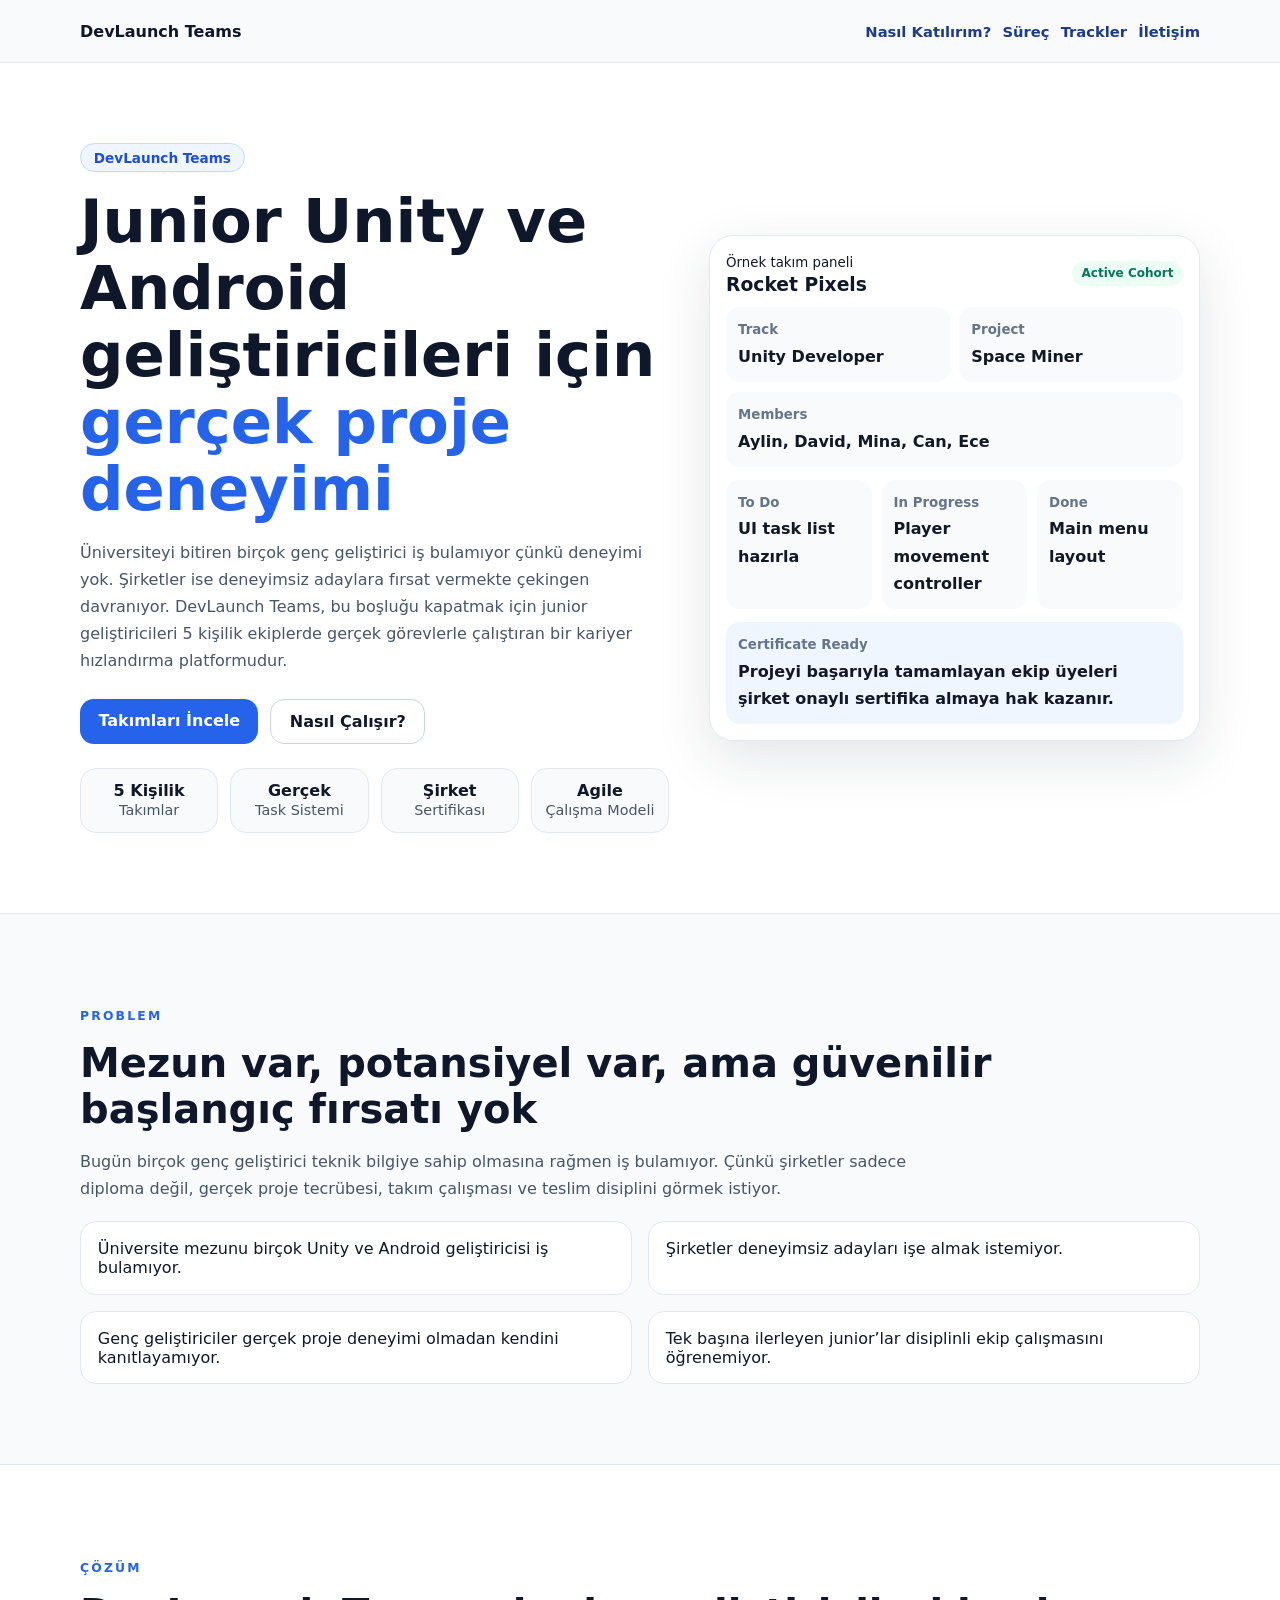
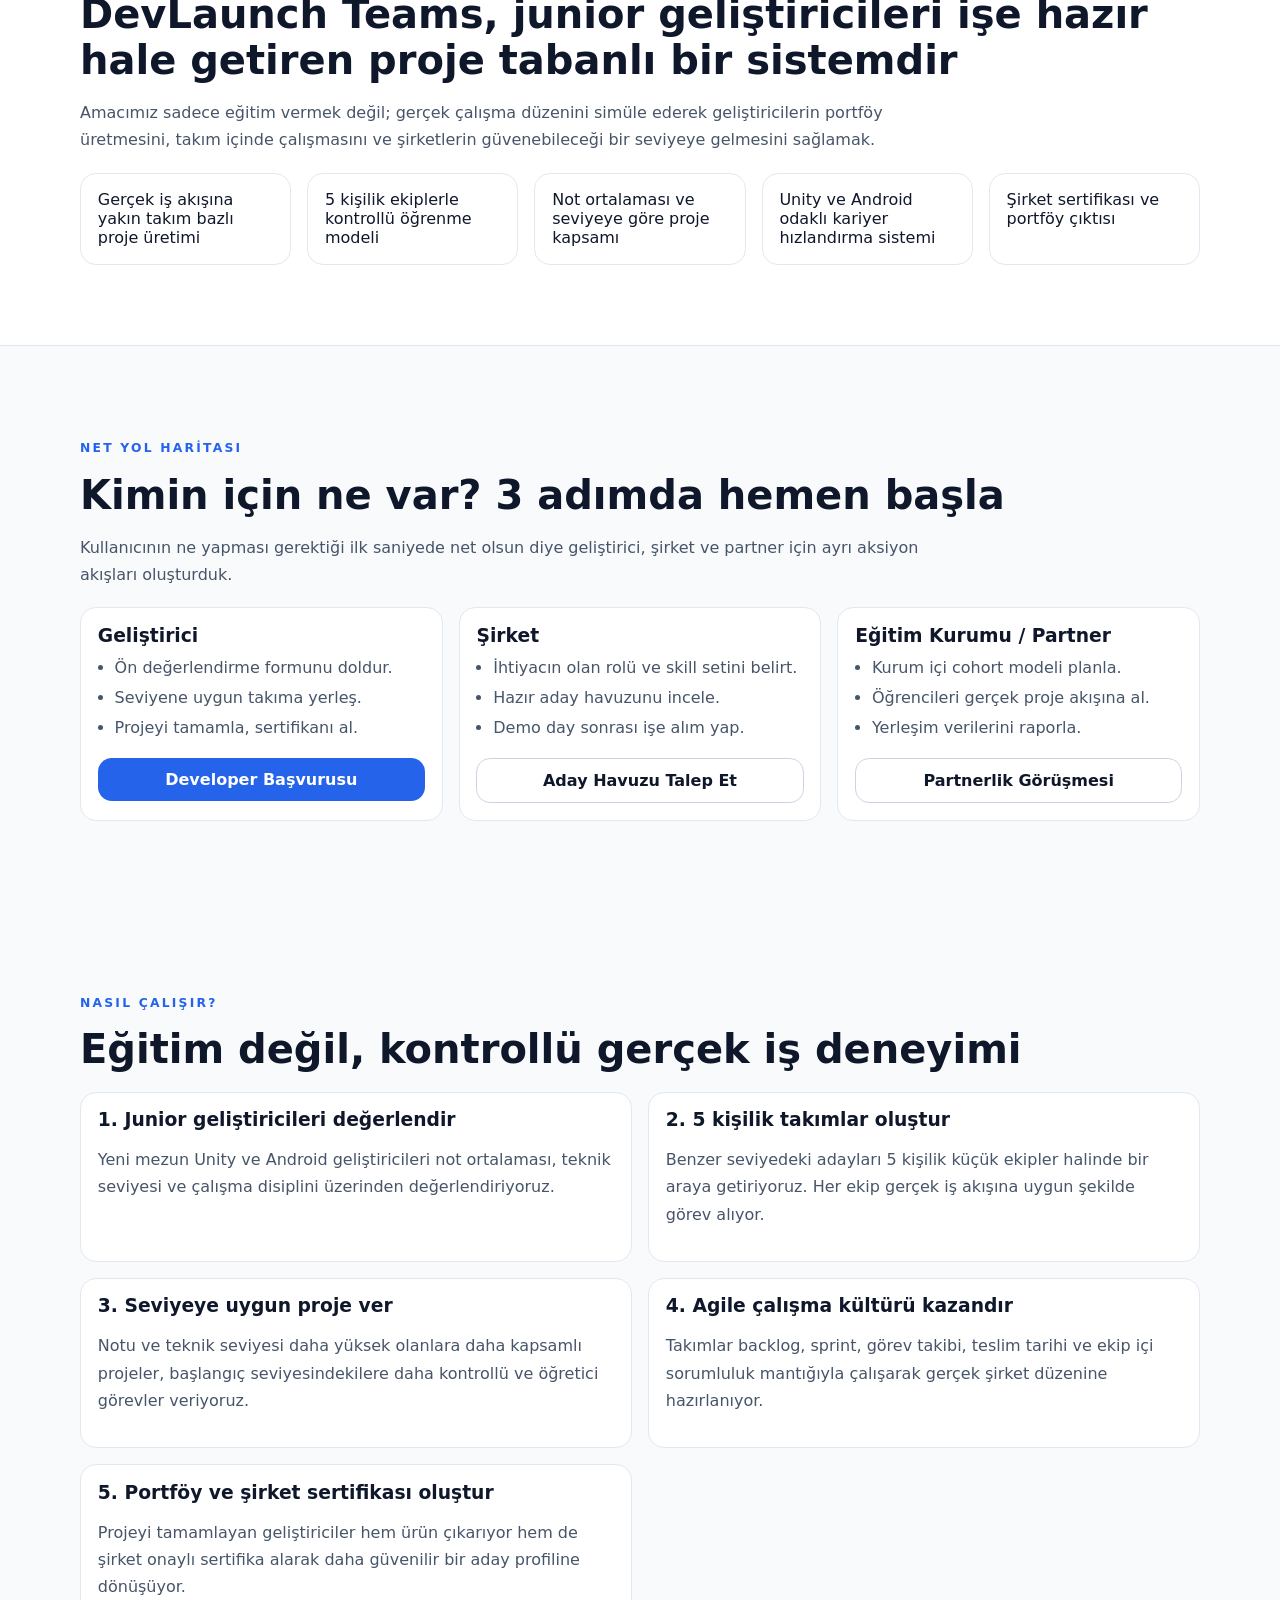
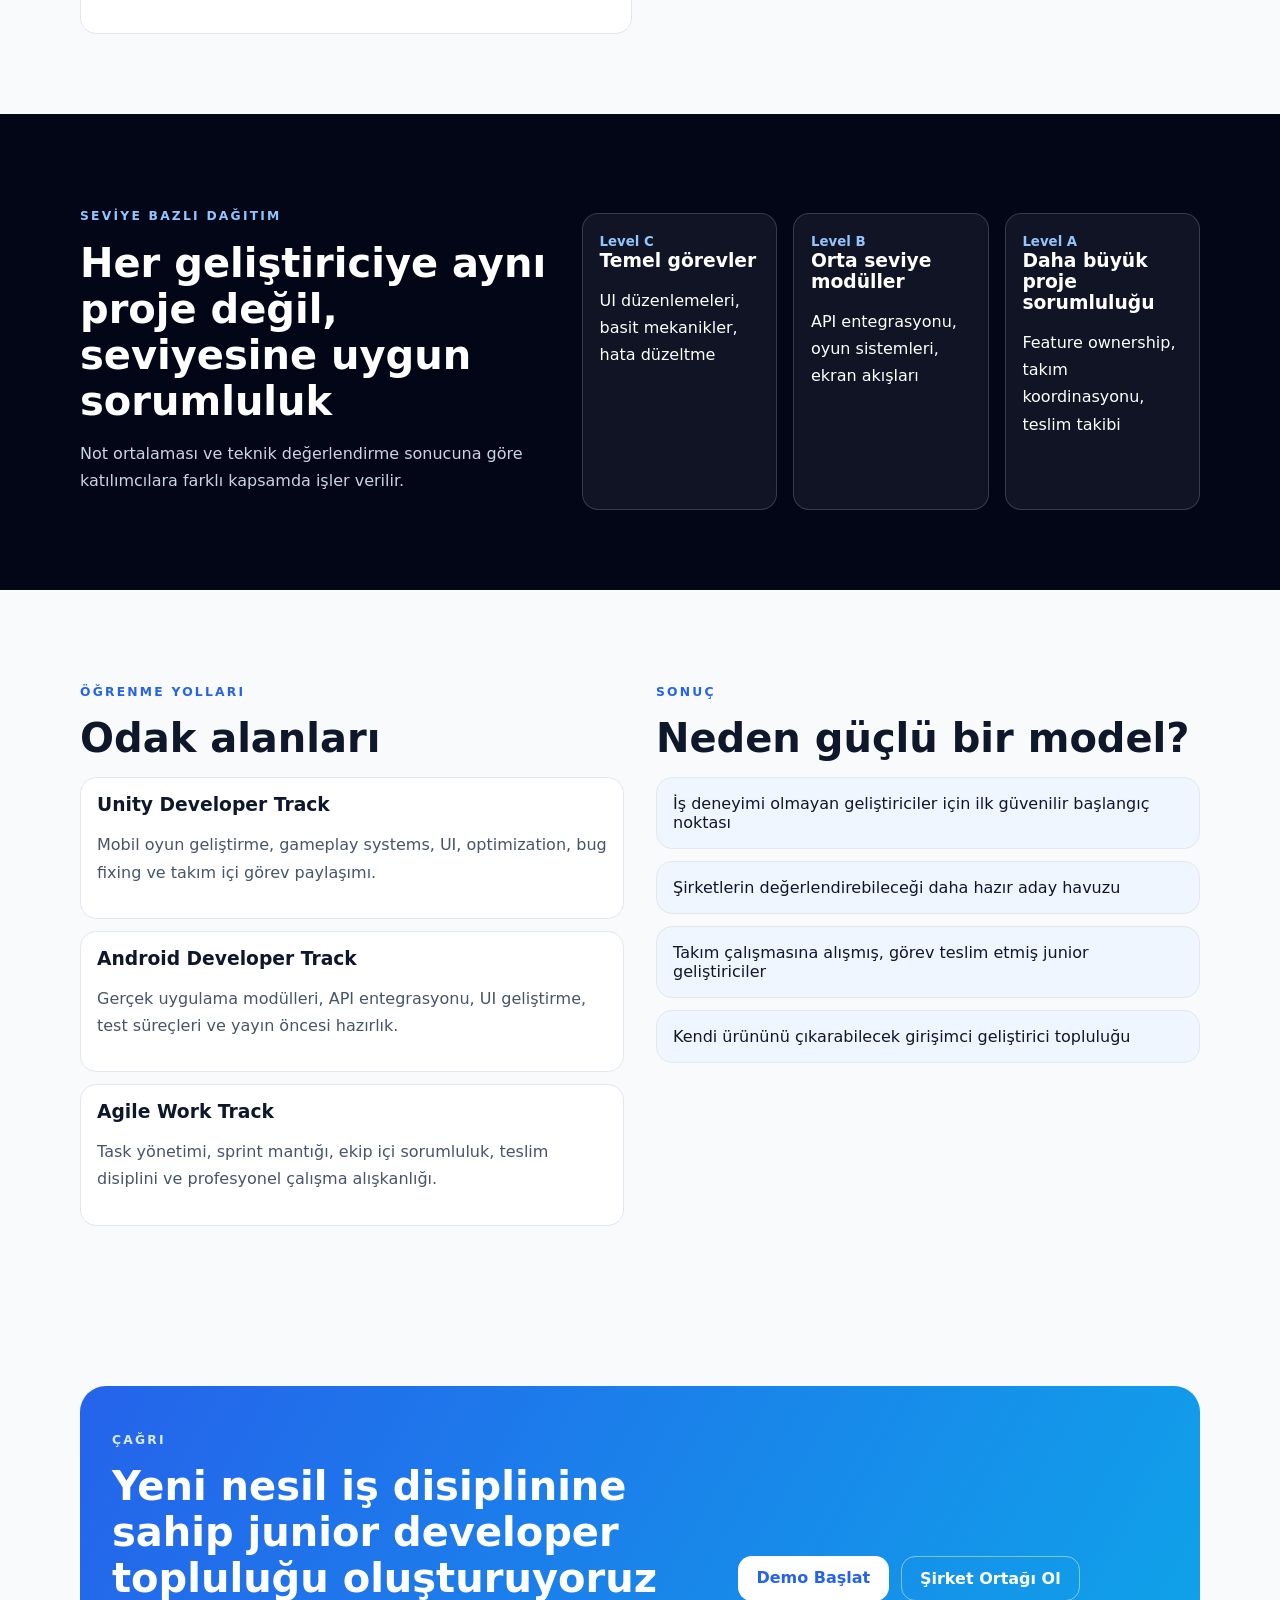
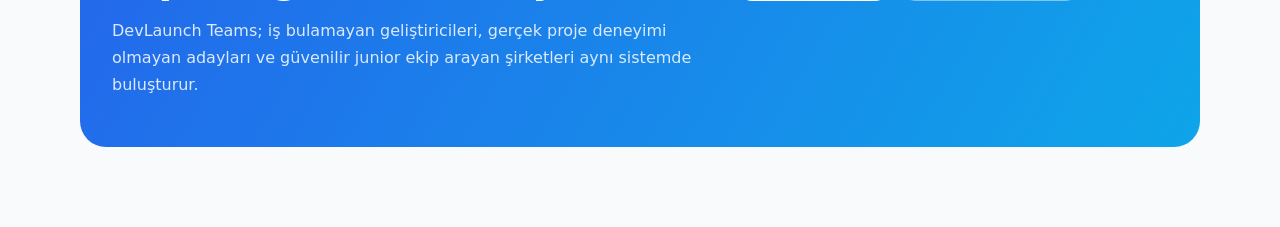
==== commit a41939f1: "Move hidden admin UI to app.html and retire admin.html" ====
--- a/index.html
+++ b/index.html
@@ -17,7 +17,6 @@
           <a href="#how-to-join">Nasıl Katılırım?</a>
           <a href="#steps">Süreç</a>
           <a href="#tracks">Trackler</a>
-          <a href="#admin">Admin</a>
           <a href="#contact">İletişim</a>
         </nav>
       </div>
@@ -197,7 +196,6 @@
       </section>
 
       <section id="contact" class="section container">
-      <section class="section container">
         <div class="cta-banner">
           <div>
             <p class="eyebrow">Çağrı</p>
@@ -211,259 +209,6 @@
         </div>
       </section>
 
-      <section id="admin" class="section container">
-        <p class="eyebrow">Admin Panel</p>
-        <h2>Program operasyonunu buradan yönet</h2>
-        <p class="lead">Cohort, görev ve sertifika kayıtlarını hızlıca ekleyip takip edebilirsiniz.</p>
-        <div class="admin-grid">
-          <article class="admin-card">
-            <h3>Takım Ekle</h3>
-            <form id="team-form" class="admin-form">
-              <input id="team-cohort" placeholder="Cohort (Spring 2026)" required />
-              <input id="team-name" placeholder="Takım adı" required />
-              <input id="team-members" placeholder="Üyeler (virgülle, max 5)" required />
-              <select id="team-track" required>
-                <option value="">Track seç</option>
-                <option value="Unity">Unity</option>
-                <option value="Android">Android</option>
-              </select>
-              <button class="btn primary" type="submit">Takım Kaydet</button>
-            </form>
-          </article>
-
-          <article class="admin-card">
-            <h3>Task Ekle</h3>
-            <form id="task-form" class="admin-form">
-              <input id="task-project" placeholder="Proje adı" required />
-              <input id="task-title" placeholder="Task başlığı" required />
-              <input id="task-assignee" placeholder="Assignee" required />
-              <select id="task-status" required>
-                <option value="todo">To Do</option>
-                <option value="in-progress">In Progress</option>
-                <option value="done">Done</option>
-              </select>
-              <button class="btn primary" type="submit">Task Kaydet</button>
-            </form>
-          </article>
-
-          <article class="admin-card">
-            <h3>Sertifika Ekle</h3>
-            <form id="cert-form" class="admin-form">
-              <input id="cert-name" placeholder="Geliştirici adı" required />
-              <select id="cert-track" required>
-                <option value="">Track seç</option>
-                <option value="Unity">Unity</option>
-                <option value="Android">Android</option>
-              </select>
-              <input id="cert-partner" placeholder="Şirket partner" required />
-              <button class="btn primary" type="submit">Sertifika Ver</button>
-            </form>
-          </article>
-        </div>
-        <div class="admin-stats" aria-live="polite">
-          <div><strong id="stat-teams">0</strong><span>Takım</span></div>
-          <div><strong id="stat-tasks">0</strong><span>Task</span></div>
-          <div><strong id="stat-done">0</strong><span>Tamamlanan</span></div>
-          <div><strong id="stat-certs">0</strong><span>Sertifika</span></div>
-        </div>
-      </section>
     </main>
-    </main>
-<html lang="en">
-  <head>
-    <meta charset="UTF-8" />
-    <meta name="viewport" content="width=device-width, initial-scale=1.0" />
-    <title>DevLaunch Teams MVP</title>
-    <link rel="stylesheet" href="styles.css" />
-  </head>
-  <body>
-    <header class="topbar">
-      <div>
-        <h1>DevLaunch Teams</h1>
-        <p>Career accelerator workspace for junior Unity and Android developers.</p>
-        <small class="topbar-tip">Tip: Use "Load Demo Data" to explore the workflow instantly.</small>
-      </div>
-      <div class="toolbar">
-        <button id="seed-btn" type="button">Load Demo Data</button>
-        <button id="reset-btn" type="button" class="danger">Reset Data</button>
-      </div>
-    </header>
-
-    <main class="container">
-      <section class="stats" aria-label="MVP stats">
-        <article class="metric"><h2 id="teams-count">0</h2><p>Teams</p></article>
-        <article class="metric"><h2 id="tasks-count">0</h2><p>Tasks</p></article>
-        <article class="metric"><h2 id="done-count">0</h2><p>Completed</p></article>
-        <article class="metric"><h2 id="certs-count">0</h2><p>Certificates</p></article>
-      </section>
-
-
-      <p id="message" class="message" role="status" aria-live="polite"></p>
-
-      <section class="layout">
-        <article class="card">
-          <h3>Cohorts & Teams</h3>
-          <p class="section-help">Create small teams and assign each to a learning track.</p>
-          <form id="team-form" class="stack">
-            <label for="cohort">Cohort name</label>
-            <input id="cohort" placeholder="Spring 2026" autocomplete="off" required />
-            <label for="team">Team name</label>
-            <input id="team" placeholder="Rocket Pixels" autocomplete="off" required />
-            <label for="members">Members (comma separated, max 5)</label>
-            <input id="members" placeholder="Aylin, David, Mina" autocomplete="off" required />
-            <label for="team-track">Track</label>
-          <form id="team-form" class="stack">
-            <input id="cohort" placeholder="Cohort name (Spring 2026)" required />
-            <input id="team" placeholder="Team name" required />
-            <input id="members" placeholder="Members (comma separated, max 5)" required />
-            <select id="team-track" required>
-              <option value="">Select track</option>
-              <option value="Unity">Unity</option>
-              <option value="Android">Android</option>
-            </select>
-            <button type="submit">Add Team</button>
-          </form>
-          <ul id="team-list" class="list"></ul>
-        </article>
-
-        <article class="card">
-          <div class="card-header">
-            <h3>Projects & Tasks</h3>
-            <select id="task-filter-status">
-              <option value="all">All statuses</option>
-              <option value="todo">To Do</option>
-              <option value="in-progress">In Progress</option>
-              <option value="done">Done</option>
-            </select>
-          </div>
-          <p class="section-help">Track each task from backlog to completion.</p>
-          <form id="task-form" class="stack">
-            <label for="project">Project name</label>
-            <input id="project" placeholder="Space Miner" autocomplete="off" required />
-            <label for="task">Task title</label>
-            <input id="task" placeholder="Implement player movement controller" autocomplete="off" required />
-            <label for="difficulty">Difficulty level</label>
-          <form id="task-form" class="stack">
-            <input id="project" placeholder="Project name" required />
-            <input id="task" placeholder="Task title" required />
-            <select id="difficulty" required>
-              <option value="C">Level C (Foundational)</option>
-              <option value="B">Level B (Intermediate)</option>
-              <option value="A">Level A (Advanced)</option>
-            </select>
-            <label for="assignee">Assignee</label>
-            <input id="assignee" placeholder="Aylin" autocomplete="off" required />
-            <input id="assignee" placeholder="Assignee name" required />
-            <button type="submit">Create Task</button>
-          </form>
-
-          <div class="kanban">
-            <section>
-              <h4>To Do</h4>
-              <ul id="todo" class="list"></ul>
-            </section>
-            <section>
-              <h4>In Progress</h4>
-              <ul id="in-progress" class="list"></ul>
-            </section>
-            <section>
-              <h4>Done</h4>
-              <ul id="done" class="list"></ul>
-            </section>
-          </div>
-        </article>
-
-        <article class="card">
-          <div class="card-header">
-            <h3>Certificates</h3>
-            <select id="cert-filter-track">
-              <option value="all">All tracks</option>
-              <option value="Unity">Unity</option>
-              <option value="Android">Android</option>
-            </select>
-          </div>
-          <p class="section-help">Issue completion certificates for job-ready participants.</p>
-          <form id="cert-form" class="stack">
-            <label for="cert-name">Developer name</label>
-            <input id="cert-name" placeholder="Mina" autocomplete="off" required />
-            <label for="cert-track">Track</label>
-            <select id="cert-track" required>
-              <option value="">Select track</option>
-              <option value="Unity">Unity</option>
-              <option value="Android">Android</option>
-            </select>
-            <label for="cert-partner">Company partner</label>
-            <input id="cert-partner" placeholder="Nova Studios" autocomplete="off" required />
-          <form id="cert-form" class="stack">
-            <input id="cert-name" placeholder="Developer name" required />
-            <input id="cert-track" placeholder="Track (Unity/Android)" required />
-            <input id="cert-partner" placeholder="Company partner" required />
-            <button type="submit">Issue Certificate</button>
-          </form>
-          <ul id="cert-list" class="list"></ul>
-        </article>
-      <h1>DevLaunch Teams</h1>
-      <p>Career accelerator MVP for junior Unity/Android developers</p>
-    </header>
-
-    <main class="layout">
-      <section class="card">
-        <h2>Cohorts & Teams</h2>
-        <form id="team-form" class="stack">
-          <input id="cohort" placeholder="Cohort name (e.g., Spring 2026)" required />
-          <input id="team" placeholder="Team name" required />
-          <input id="members" placeholder="Members (comma separated, up to 5)" required />
-          <button type="submit">Add Team</button>
-        </form>
-        <ul id="team-list" class="list"></ul>
-      </section>
-
-      <section class="card">
-        <h2>Projects & Tasks</h2>
-        <form id="task-form" class="stack">
-          <input id="project" placeholder="Project name" required />
-          <input id="task" placeholder="Task title" required />
-          <select id="difficulty">
-            <option value="C">Level C (Foundational)</option>
-            <option value="B">Level B (Intermediate)</option>
-            <option value="A">Level A (Advanced)</option>
-          </select>
-          <input id="assignee" placeholder="Assignee name" required />
-          <button type="submit">Create Task</button>
-        </form>
-        <div class="kanban">
-          <div>
-            <h3>To Do</h3>
-            <ul id="todo" class="list"></ul>
-          </div>
-          <div>
-            <h3>In Progress</h3>
-            <ul id="in-progress" class="list"></ul>
-          </div>
-          <div>
-            <h3>Done</h3>
-            <ul id="done" class="list"></ul>
-          </div>
-        </div>
-      </section>
-
-      <section class="card">
-        <h2>Certificates</h2>
-        <form id="cert-form" class="stack">
-          <input id="cert-name" placeholder="Developer name" required />
-          <input id="cert-track" placeholder="Track (Unity/Android)" required />
-          <input id="cert-partner" placeholder="Company partner" required />
-          <button type="submit">Issue Certificate</button>
-        </form>
-        <ul id="cert-list" class="list"></ul>
-      </section>
-    </main>
-
-    <footer>
-      <small>Data is stored in localStorage for MVP validation.</small>
-      <small>MVP prototype. Data is saved in your browser localStorage.</small>
-    </footer>
-
-    <script src="app.js"></script>
   </body>
 </html>
--- a/styles.css
+++ b/styles.css
@@ -91,317 +91,4 @@
 @media (max-width: 980px) {
   .admin-grid { grid-template-columns: 1fr; }
   .admin-stats { grid-template-columns: repeat(2, minmax(0, 1fr)); }
-  .stats-row, .grid.two, .grid.three, .kanban-grid, .panel-grid, .grid.five { grid-template-columns: 1fr; }
-  .section, .hero { padding: 3.2rem 0; }
-  --bg: #f3f6fb;
-  --card: #fff;
-  --ink: #0f172a;
-  --muted: #64748b;
-  --brand: #1d4ed8;
-  --danger: #be123c;
-  --line: #dbe3ef;
-  color-scheme: light;
-  --bg: #f5f7fb;
-  --card: #ffffff;
-  --accent: #2563eb;
-  --text: #1f2937;
-  --muted: #6b7280;
 }
-
-* {
-  box-sizing: border-box;
-}
-
-body {
-  margin: 0;
-  font-family: Inter, system-ui, -apple-system, Segoe UI, Roboto, sans-serif;
-  background: var(--bg);
-  color: var(--ink);
-}
-
-.topbar {
-  display: flex;
-  justify-content: space-between;
-  gap: 1rem;
-  align-items: center;
-  padding: 1rem;
-  color: #fff;
-  background: linear-gradient(120deg, #1e3a8a, var(--brand));
-}
-
-.topbar h1,
-.topbar p {
-  color: var(--text);
-}
-
-.topbar {
-  background: linear-gradient(90deg, #1d4ed8, #2563eb);
-  color: white;
-  padding: 1.25rem 1rem;
-}
-
-.topbar h1 {
-  margin: 0;
-}
-
-.topbar p {
-  margin-top: 0.3rem;
-  opacity: 0.9;
-}
-
-.topbar-tip {
-  display: inline-block;
-  margin-top: 0.4rem;
-  opacity: 0.85;
-}
-
-.toolbar {
-  display: flex;
-  gap: 0.5rem;
-}
-
-.container {
-  padding: 1rem;
-  max-width: 1400px;
-  margin: 0 auto;
-}
-
-.stats {
-  display: grid;
-  grid-template-columns: repeat(4, minmax(120px, 1fr));
-  gap: 0.75rem;
-}
-
-.metric {
-  background: var(--card);
-  border: 1px solid var(--line);
-  border-radius: 10px;
-  padding: 0.75rem;
-}
-
-.metric h2,
-.metric p {
-  margin: 0;
-}
-
-.metric p {
-  margin-top: 0.3rem;
-  color: var(--muted);
-}
-
-.features-card {
-  margin-top: 1rem;
-}
-
-.feature-list {
-  margin: 0.5rem 0 0;
-  padding-left: 1.1rem;
-  display: grid;
-  gap: 0.35rem;
-}
-
-.layout {
-  margin-top: 1rem;
-  display: grid;
-  grid-template-columns: repeat(3, minmax(0, 1fr));
-  gap: 1rem;
-  align-items: start;
-.layout {
-  margin-top: 1rem;
-  display: grid;
-  grid-template-columns: repeat(3, minmax(0, 1fr));
-  gap: 1rem;
-  align-items: start;
-  grid-template-columns: repeat(auto-fit, minmax(300px, 1fr));
-  gap: 1rem;
-  margin: 0.25rem 0 0;
-  opacity: 0.92;
-}
-
-.layout {
-  display: grid;
-  grid-template-columns: repeat(auto-fit, minmax(280px, 1fr));
-  gap: 1rem;
-  padding: 1rem;
-}
-
-.card {
-  background: var(--card);
-  border: 1px solid var(--line);
-  border-radius: 12px;
-  padding: 1rem;
-  min-width: 0;
-}
-
-.card-header {
-  display: flex;
-  justify-content: space-between;
-  align-items: center;
-  gap: 0.75rem;
-}
-
-.stack {
-  display: grid;
-  gap: 0.5rem;
-  margin-top: 0.75rem;
-}
-
-.section-help {
-  margin: 0.35rem 0 0;
-  color: var(--muted);
-  font-size: 0.9rem;
-}
-
-label {
-  font-size: 0.85rem;
-  color: #334155;
-  font-weight: 600;
-  border-radius: 12px;
-  padding: 1rem;
-  box-shadow: 0 4px 12px rgba(0, 0, 0, 0.08);
-}
-
-.stack {
-  display: flex;
-  flex-direction: column;
-  gap: 0.5rem;
-}
-
-input,
-select,
-button {
-  border-radius: 8px;
-  border: 1px solid #cbd5e1;
-  padding: 0.55rem 0.65rem;
-  font-size: 0.92rem;
-}
-
-button {
-  border: none;
-  background: var(--brand);
-  color: white;
-  border: 1px solid #d1d5db;
-  border-radius: 8px;
-  padding: 0.55rem 0.65rem;
-  font-size: 0.95rem;
-}
-
-button {
-  background: var(--accent);
-  color: white;
-  border: none;
-  cursor: pointer;
-}
-
-button:hover {
-  opacity: 0.95;
-}
-
-button.danger {
-  background: var(--danger);
-}
-
-.message {
-  min-height: 1.2rem;
-  margin: 0.75rem 0 0;
-  color: #0b7a35;
-  font-weight: 600;
-  opacity: 0.92;
-}
-
-.list {
-  list-style: none;
-  margin: 0.75rem 0 0;
-  padding: 0;
-  display: grid;
-  display: flex;
-  flex-direction: column;
-  gap: 0.5rem;
-}
-
-.item {
-  border: 1px solid var(--line);
-  background: #f8fbff;
-  background: #f8fafc;
-  border: 1px solid #e5e7eb;
-  border-radius: 8px;
-  padding: 0.6rem;
-}
-
-.item small {
-  color: var(--muted);
-  display: block;
-  margin-top: 0.2rem;
-}
-
-.item-controls {
-  margin-top: 0.5rem;
-  display: flex;
-  gap: 0.35rem;
-}
-
-.item-controls button {
-  padding: 0.35rem 0.5rem;
-  font-size: 0.78rem;
-}
-
-.item-controls .secondary {
-  background: #334155;
-}
-
-.item.empty {
-  color: var(--muted);
-  background: #ffffff;
-  border-style: dashed;
-}
-
-.kanban {
-  margin-top: 0.75rem;
-  display: grid;
-  gap: 0.7rem;
-  grid-template-columns: repeat(3, minmax(0, 1fr));
-}
-
-.kanban h4 {
-  margin: 0;
-}
-
-.kanban {
-  margin-top: 1rem;
-  display: grid;
-  grid-template-columns: repeat(3, 1fr);
-  gap: 0.75rem;
-}
-
-footer {
-  text-align: center;
-  padding: 1rem;
-  color: var(--muted);
-}
-
-@media (max-width: 980px) {
-  .layout {
-    grid-template-columns: 1fr;
-  }
-
-  .stats {
-    grid-template-columns: repeat(2, minmax(120px, 1fr));
-  }
-
-  .kanban {
-    grid-template-columns: 1fr;
-  }
-
-  .topbar {
-    flex-direction: column;
-    align-items: flex-start;
-  }
-  color: var(--muted);
-  padding: 1rem;
-}
-
-@media (max-width: 960px) {
-  .kanban {
-    grid-template-columns: 1fr;
-  }
-}
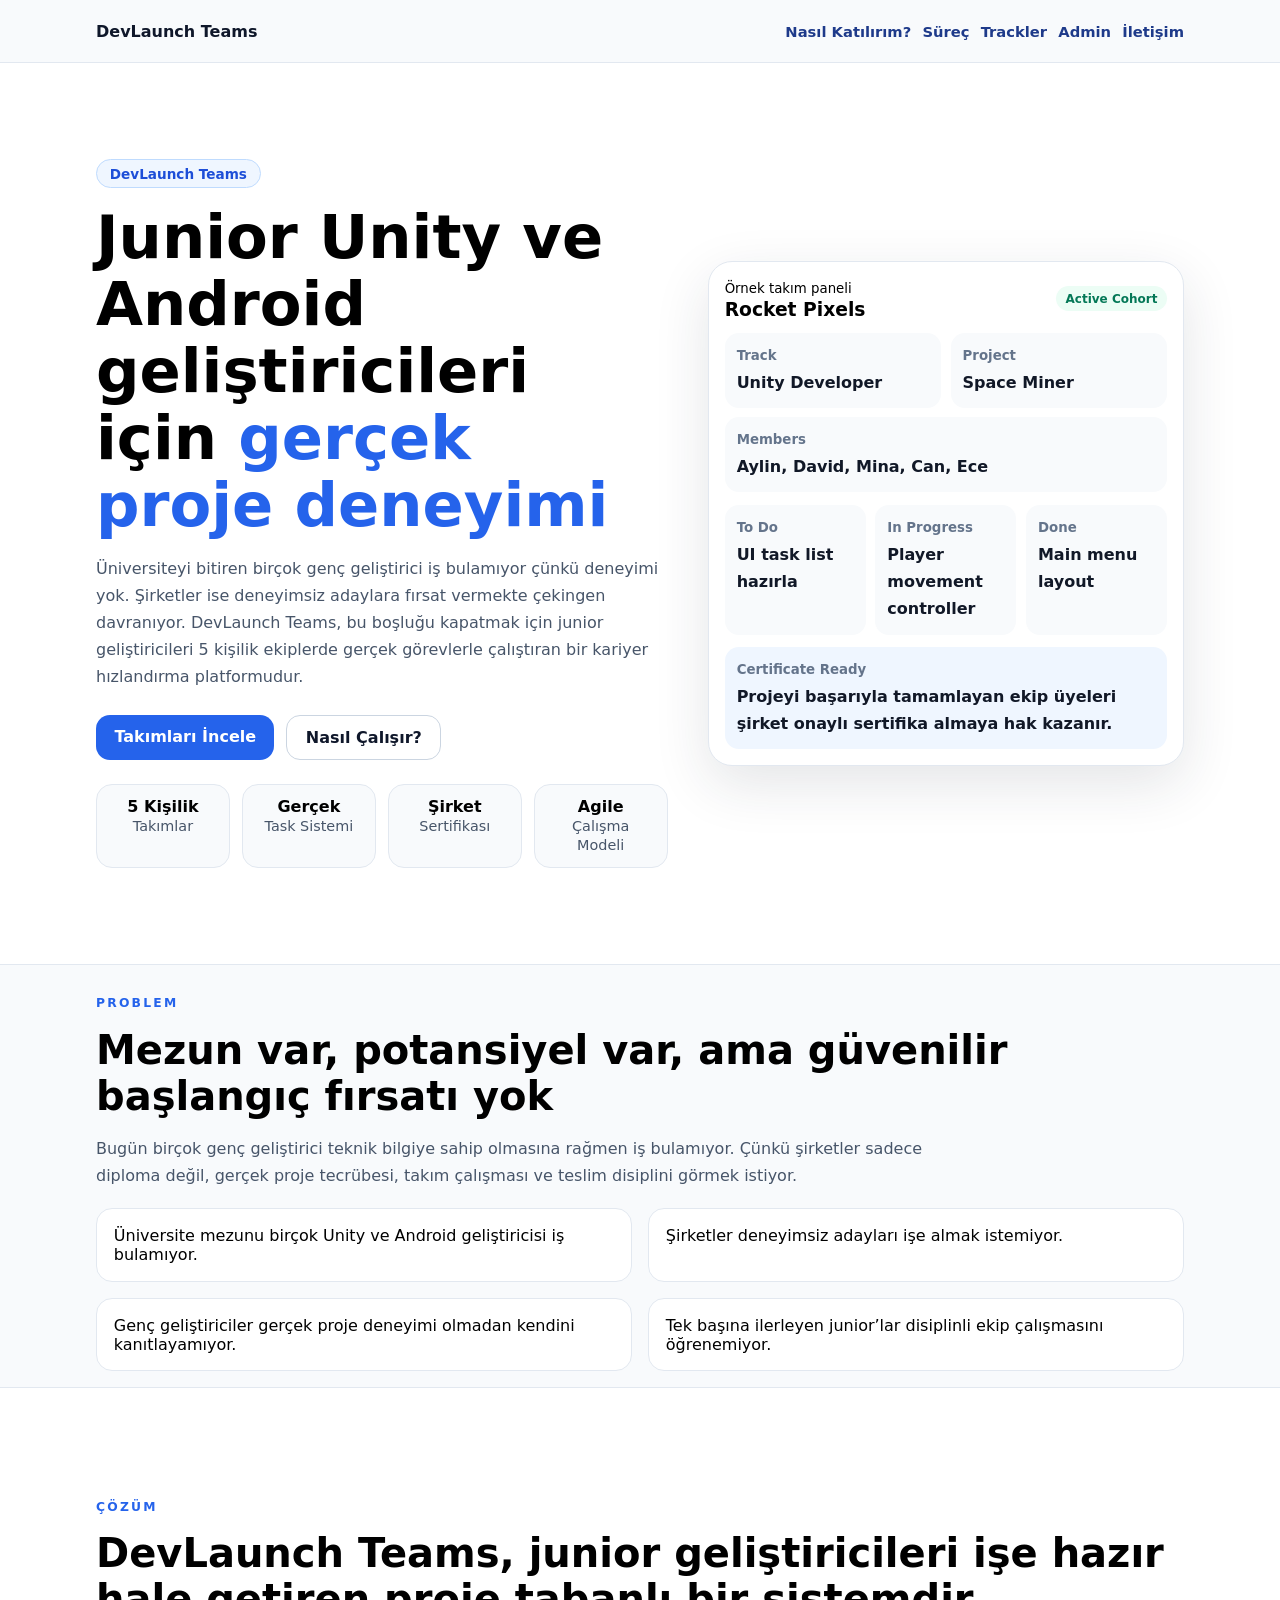
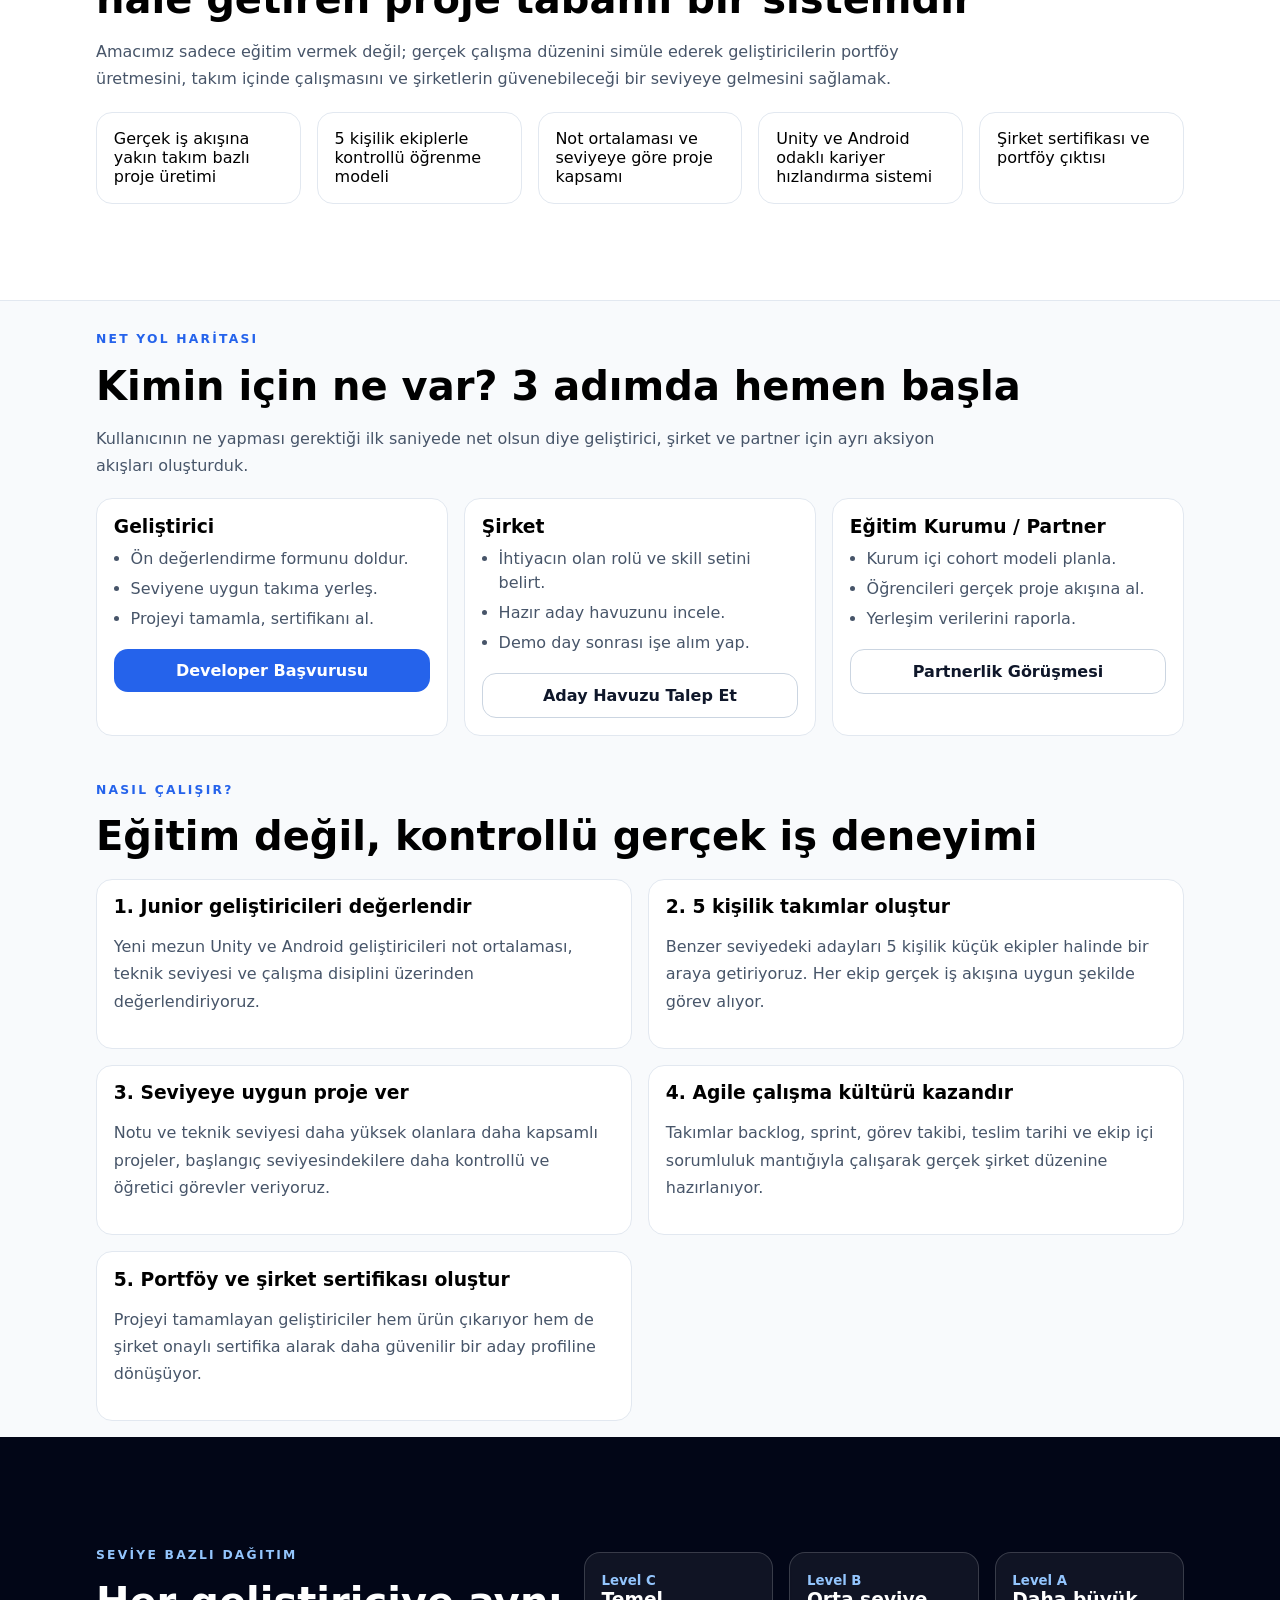
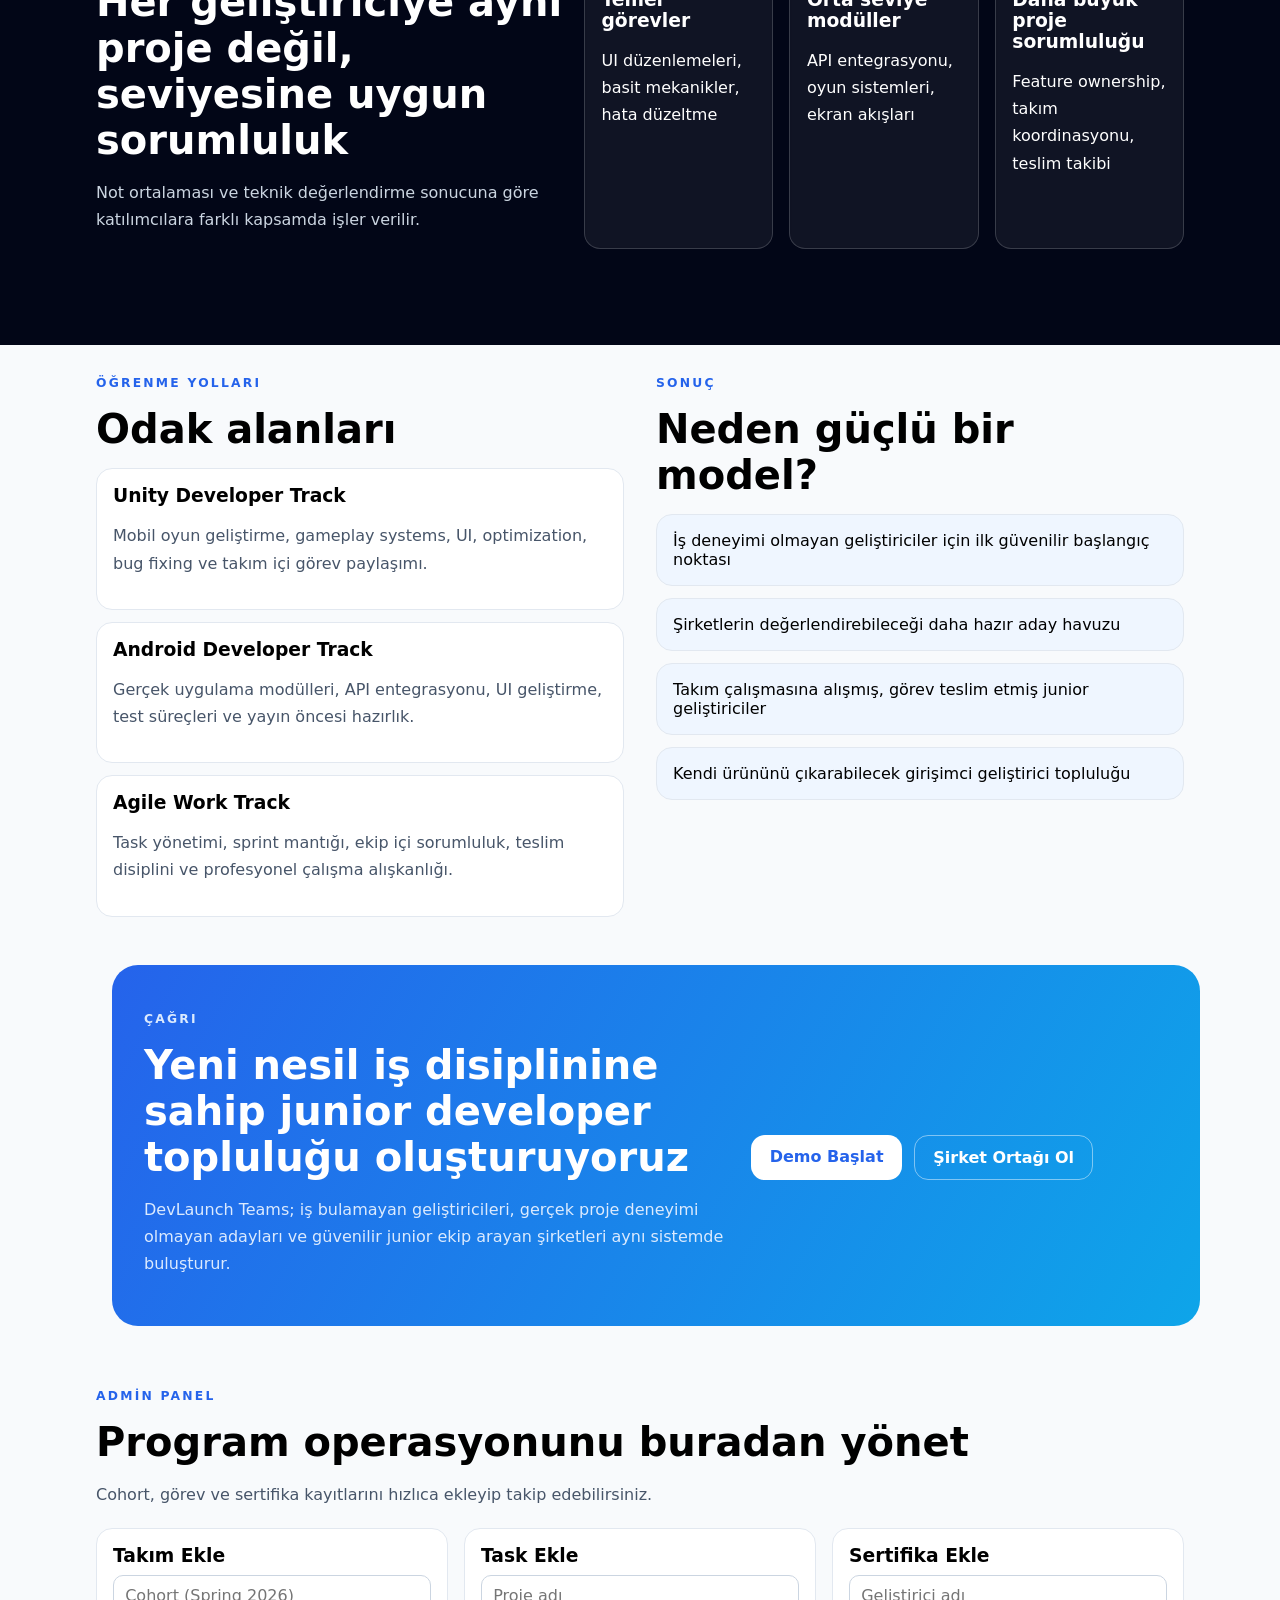
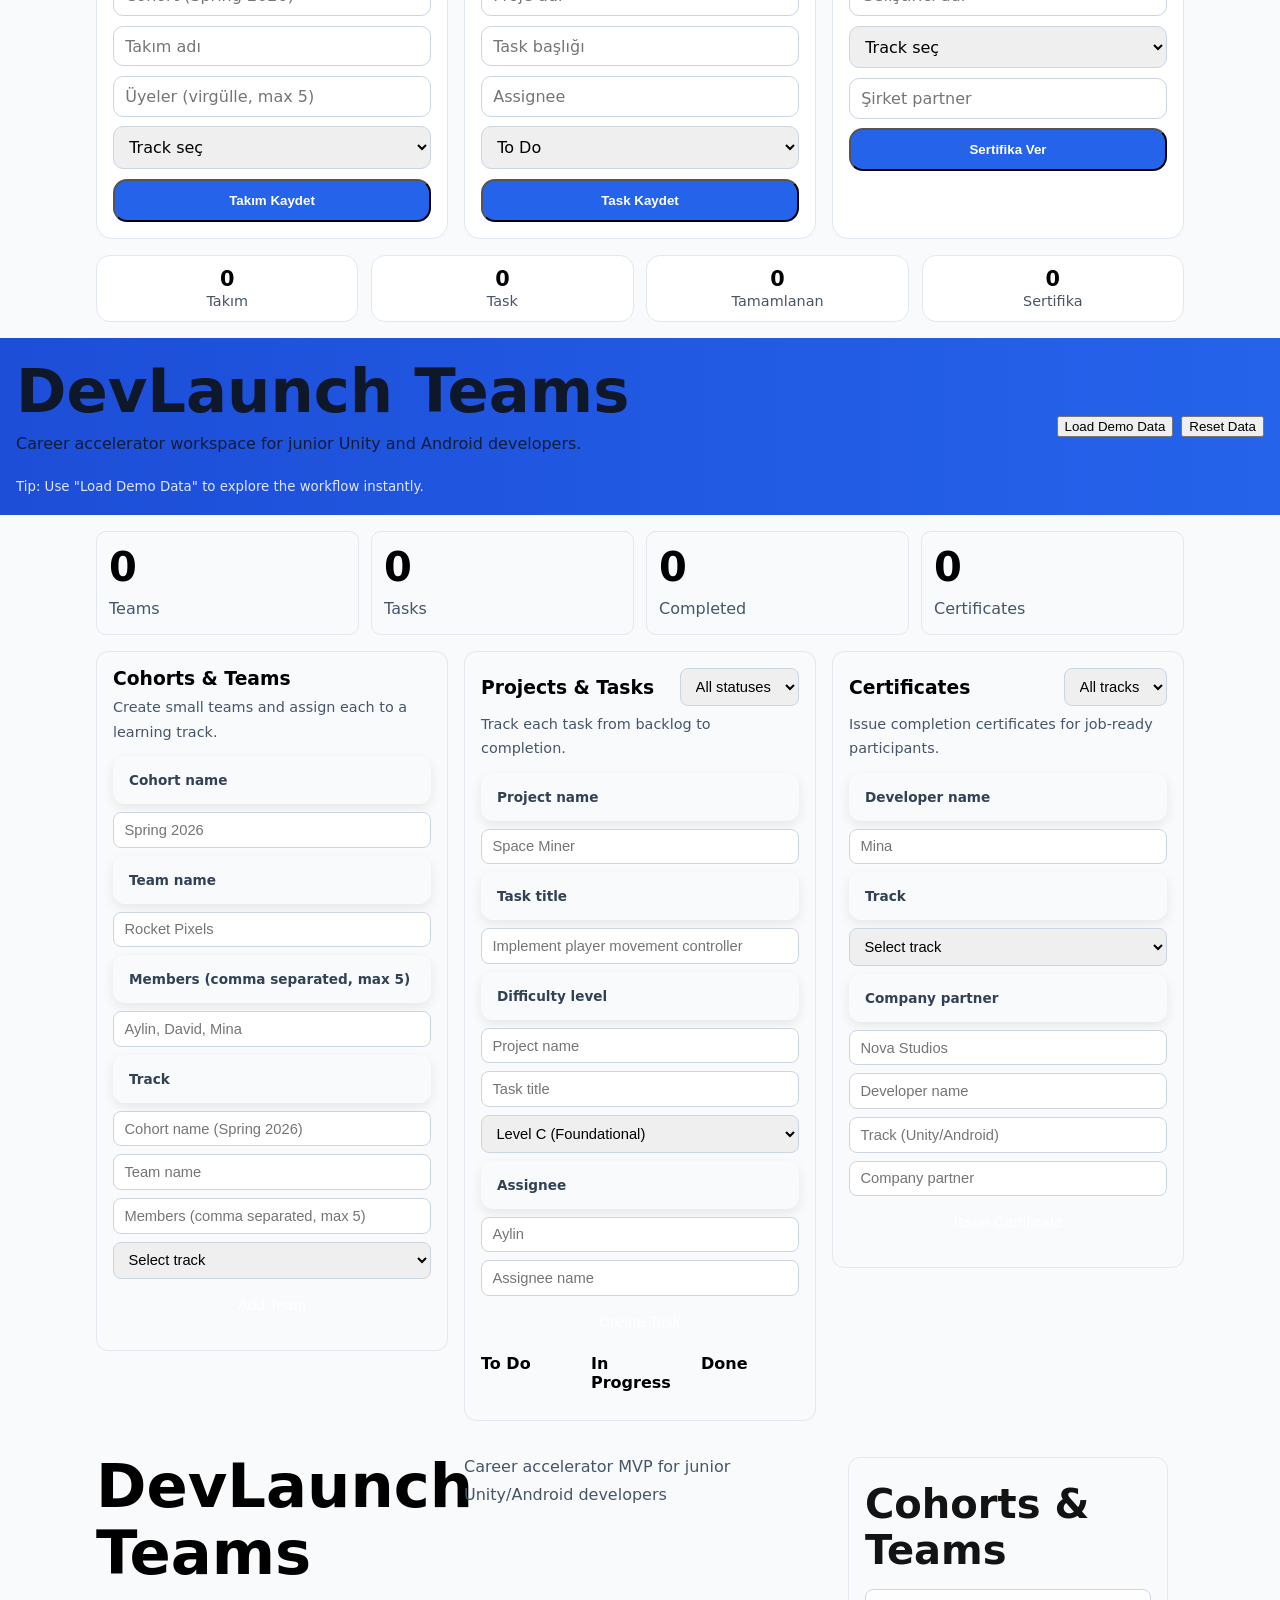
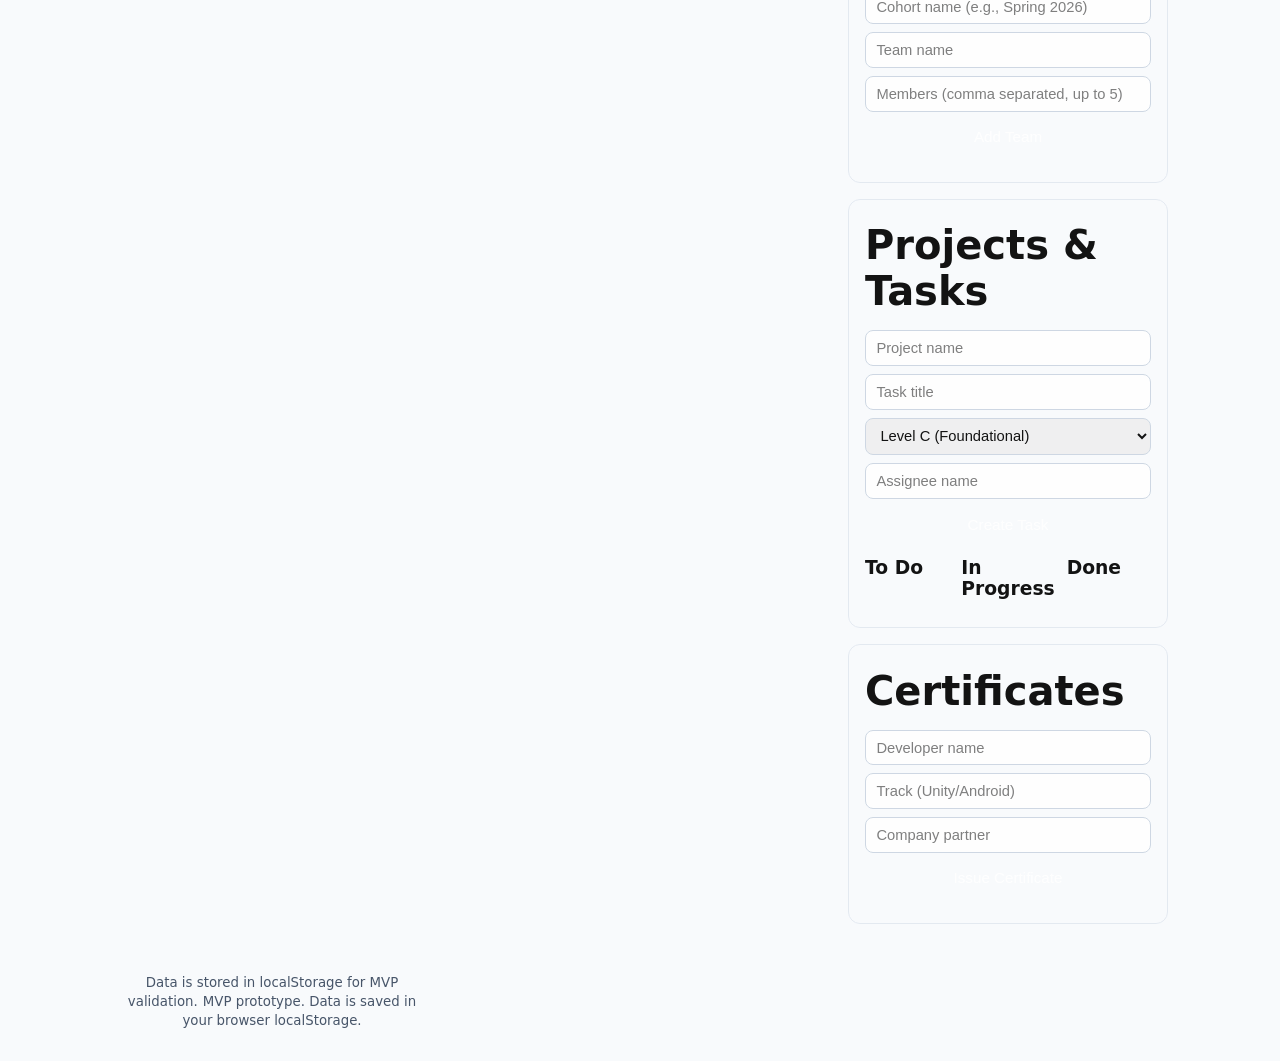
==== commit f68c2617: "Merge branch 'main' into codex/create-platform-for-collaborative-developer-projects-sqr4oi" ====
--- a/index.html
+++ b/index.html
@@ -17,6 +17,7 @@
           <a href="#how-to-join">Nasıl Katılırım?</a>
           <a href="#steps">Süreç</a>
           <a href="#tracks">Trackler</a>
+          <a href="#admin">Admin</a>
           <a href="#contact">İletişim</a>
         </nav>
       </div>
@@ -196,6 +197,7 @@
       </section>
 
       <section id="contact" class="section container">
+      <section class="section container">
         <div class="cta-banner">
           <div>
             <p class="eyebrow">Çağrı</p>
@@ -210,5 +212,259 @@
       </section>
 
     </main>
+      <section id="admin" class="section container">
+        <p class="eyebrow">Admin Panel</p>
+        <h2>Program operasyonunu buradan yönet</h2>
+        <p class="lead">Cohort, görev ve sertifika kayıtlarını hızlıca ekleyip takip edebilirsiniz.</p>
+        <div class="admin-grid">
+          <article class="admin-card">
+            <h3>Takım Ekle</h3>
+            <form id="team-form" class="admin-form">
+              <input id="team-cohort" placeholder="Cohort (Spring 2026)" required />
+              <input id="team-name" placeholder="Takım adı" required />
+              <input id="team-members" placeholder="Üyeler (virgülle, max 5)" required />
+              <select id="team-track" required>
+                <option value="">Track seç</option>
+                <option value="Unity">Unity</option>
+                <option value="Android">Android</option>
+              </select>
+              <button class="btn primary" type="submit">Takım Kaydet</button>
+            </form>
+          </article>
+
+          <article class="admin-card">
+            <h3>Task Ekle</h3>
+            <form id="task-form" class="admin-form">
+              <input id="task-project" placeholder="Proje adı" required />
+              <input id="task-title" placeholder="Task başlığı" required />
+              <input id="task-assignee" placeholder="Assignee" required />
+              <select id="task-status" required>
+                <option value="todo">To Do</option>
+                <option value="in-progress">In Progress</option>
+                <option value="done">Done</option>
+              </select>
+              <button class="btn primary" type="submit">Task Kaydet</button>
+            </form>
+          </article>
+
+          <article class="admin-card">
+            <h3>Sertifika Ekle</h3>
+            <form id="cert-form" class="admin-form">
+              <input id="cert-name" placeholder="Geliştirici adı" required />
+              <select id="cert-track" required>
+                <option value="">Track seç</option>
+                <option value="Unity">Unity</option>
+                <option value="Android">Android</option>
+              </select>
+              <input id="cert-partner" placeholder="Şirket partner" required />
+              <button class="btn primary" type="submit">Sertifika Ver</button>
+            </form>
+          </article>
+        </div>
+        <div class="admin-stats" aria-live="polite">
+          <div><strong id="stat-teams">0</strong><span>Takım</span></div>
+          <div><strong id="stat-tasks">0</strong><span>Task</span></div>
+          <div><strong id="stat-done">0</strong><span>Tamamlanan</span></div>
+          <div><strong id="stat-certs">0</strong><span>Sertifika</span></div>
+        </div>
+      </section>
+    </main>
+    </main>
+<html lang="en">
+  <head>
+    <meta charset="UTF-8" />
+    <meta name="viewport" content="width=device-width, initial-scale=1.0" />
+    <title>DevLaunch Teams MVP</title>
+    <link rel="stylesheet" href="styles.css" />
+  </head>
+  <body>
+    <header class="topbar">
+      <div>
+        <h1>DevLaunch Teams</h1>
+        <p>Career accelerator workspace for junior Unity and Android developers.</p>
+        <small class="topbar-tip">Tip: Use "Load Demo Data" to explore the workflow instantly.</small>
+      </div>
+      <div class="toolbar">
+        <button id="seed-btn" type="button">Load Demo Data</button>
+        <button id="reset-btn" type="button" class="danger">Reset Data</button>
+      </div>
+    </header>
+
+    <main class="container">
+      <section class="stats" aria-label="MVP stats">
+        <article class="metric"><h2 id="teams-count">0</h2><p>Teams</p></article>
+        <article class="metric"><h2 id="tasks-count">0</h2><p>Tasks</p></article>
+        <article class="metric"><h2 id="done-count">0</h2><p>Completed</p></article>
+        <article class="metric"><h2 id="certs-count">0</h2><p>Certificates</p></article>
+      </section>
+
+
+      <p id="message" class="message" role="status" aria-live="polite"></p>
+
+      <section class="layout">
+        <article class="card">
+          <h3>Cohorts & Teams</h3>
+          <p class="section-help">Create small teams and assign each to a learning track.</p>
+          <form id="team-form" class="stack">
+            <label for="cohort">Cohort name</label>
+            <input id="cohort" placeholder="Spring 2026" autocomplete="off" required />
+            <label for="team">Team name</label>
+            <input id="team" placeholder="Rocket Pixels" autocomplete="off" required />
+            <label for="members">Members (comma separated, max 5)</label>
+            <input id="members" placeholder="Aylin, David, Mina" autocomplete="off" required />
+            <label for="team-track">Track</label>
+          <form id="team-form" class="stack">
+            <input id="cohort" placeholder="Cohort name (Spring 2026)" required />
+            <input id="team" placeholder="Team name" required />
+            <input id="members" placeholder="Members (comma separated, max 5)" required />
+            <select id="team-track" required>
+              <option value="">Select track</option>
+              <option value="Unity">Unity</option>
+              <option value="Android">Android</option>
+            </select>
+            <button type="submit">Add Team</button>
+          </form>
+          <ul id="team-list" class="list"></ul>
+        </article>
+
+        <article class="card">
+          <div class="card-header">
+            <h3>Projects & Tasks</h3>
+            <select id="task-filter-status">
+              <option value="all">All statuses</option>
+              <option value="todo">To Do</option>
+              <option value="in-progress">In Progress</option>
+              <option value="done">Done</option>
+            </select>
+          </div>
+          <p class="section-help">Track each task from backlog to completion.</p>
+          <form id="task-form" class="stack">
+            <label for="project">Project name</label>
+            <input id="project" placeholder="Space Miner" autocomplete="off" required />
+            <label for="task">Task title</label>
+            <input id="task" placeholder="Implement player movement controller" autocomplete="off" required />
+            <label for="difficulty">Difficulty level</label>
+          <form id="task-form" class="stack">
+            <input id="project" placeholder="Project name" required />
+            <input id="task" placeholder="Task title" required />
+            <select id="difficulty" required>
+              <option value="C">Level C (Foundational)</option>
+              <option value="B">Level B (Intermediate)</option>
+              <option value="A">Level A (Advanced)</option>
+            </select>
+            <label for="assignee">Assignee</label>
+            <input id="assignee" placeholder="Aylin" autocomplete="off" required />
+            <input id="assignee" placeholder="Assignee name" required />
+            <button type="submit">Create Task</button>
+          </form>
+
+          <div class="kanban">
+            <section>
+              <h4>To Do</h4>
+              <ul id="todo" class="list"></ul>
+            </section>
+            <section>
+              <h4>In Progress</h4>
+              <ul id="in-progress" class="list"></ul>
+            </section>
+            <section>
+              <h4>Done</h4>
+              <ul id="done" class="list"></ul>
+            </section>
+          </div>
+        </article>
+
+        <article class="card">
+          <div class="card-header">
+            <h3>Certificates</h3>
+            <select id="cert-filter-track">
+              <option value="all">All tracks</option>
+              <option value="Unity">Unity</option>
+              <option value="Android">Android</option>
+            </select>
+          </div>
+          <p class="section-help">Issue completion certificates for job-ready participants.</p>
+          <form id="cert-form" class="stack">
+            <label for="cert-name">Developer name</label>
+            <input id="cert-name" placeholder="Mina" autocomplete="off" required />
+            <label for="cert-track">Track</label>
+            <select id="cert-track" required>
+              <option value="">Select track</option>
+              <option value="Unity">Unity</option>
+              <option value="Android">Android</option>
+            </select>
+            <label for="cert-partner">Company partner</label>
+            <input id="cert-partner" placeholder="Nova Studios" autocomplete="off" required />
+          <form id="cert-form" class="stack">
+            <input id="cert-name" placeholder="Developer name" required />
+            <input id="cert-track" placeholder="Track (Unity/Android)" required />
+            <input id="cert-partner" placeholder="Company partner" required />
+            <button type="submit">Issue Certificate</button>
+          </form>
+          <ul id="cert-list" class="list"></ul>
+        </article>
+      <h1>DevLaunch Teams</h1>
+      <p>Career accelerator MVP for junior Unity/Android developers</p>
+    </header>
+
+    <main class="layout">
+      <section class="card">
+        <h2>Cohorts & Teams</h2>
+        <form id="team-form" class="stack">
+          <input id="cohort" placeholder="Cohort name (e.g., Spring 2026)" required />
+          <input id="team" placeholder="Team name" required />
+          <input id="members" placeholder="Members (comma separated, up to 5)" required />
+          <button type="submit">Add Team</button>
+        </form>
+        <ul id="team-list" class="list"></ul>
+      </section>
+
+      <section class="card">
+        <h2>Projects & Tasks</h2>
+        <form id="task-form" class="stack">
+          <input id="project" placeholder="Project name" required />
+          <input id="task" placeholder="Task title" required />
+          <select id="difficulty">
+            <option value="C">Level C (Foundational)</option>
+            <option value="B">Level B (Intermediate)</option>
+            <option value="A">Level A (Advanced)</option>
+          </select>
+          <input id="assignee" placeholder="Assignee name" required />
+          <button type="submit">Create Task</button>
+        </form>
+        <div class="kanban">
+          <div>
+            <h3>To Do</h3>
+            <ul id="todo" class="list"></ul>
+          </div>
+          <div>
+            <h3>In Progress</h3>
+            <ul id="in-progress" class="list"></ul>
+          </div>
+          <div>
+            <h3>Done</h3>
+            <ul id="done" class="list"></ul>
+          </div>
+        </div>
+      </section>
+
+      <section class="card">
+        <h2>Certificates</h2>
+        <form id="cert-form" class="stack">
+          <input id="cert-name" placeholder="Developer name" required />
+          <input id="cert-track" placeholder="Track (Unity/Android)" required />
+          <input id="cert-partner" placeholder="Company partner" required />
+          <button type="submit">Issue Certificate</button>
+        </form>
+        <ul id="cert-list" class="list"></ul>
+      </section>
+    </main>
+
+    <footer>
+      <small>Data is stored in localStorage for MVP validation.</small>
+      <small>MVP prototype. Data is saved in your browser localStorage.</small>
+    </footer>
+
+    <script src="app.js"></script>
   </body>
 </html>
--- a/styles.css
+++ b/styles.css
@@ -91,4 +91,317 @@
 @media (max-width: 980px) {
   .admin-grid { grid-template-columns: 1fr; }
   .admin-stats { grid-template-columns: repeat(2, minmax(0, 1fr)); }
-}
+  .stats-row, .grid.two, .grid.three, .kanban-grid, .panel-grid, .grid.five { grid-template-columns: 1fr; }
+  .section, .hero { padding: 3.2rem 0; }
+  --bg: #f3f6fb;
+  --card: #fff;
+  --ink: #0f172a;
+  --muted: #64748b;
+  --brand: #1d4ed8;
+  --danger: #be123c;
+  --line: #dbe3ef;
+  color-scheme: light;
+  --bg: #f5f7fb;
+  --card: #ffffff;
+  --accent: #2563eb;
+  --text: #1f2937;
+  --muted: #6b7280;
+}
+
+* {
+  box-sizing: border-box;
+}
+
+body {
+  margin: 0;
+  font-family: Inter, system-ui, -apple-system, Segoe UI, Roboto, sans-serif;
+  background: var(--bg);
+  color: var(--ink);
+}
+
+.topbar {
+  display: flex;
+  justify-content: space-between;
+  gap: 1rem;
+  align-items: center;
+  padding: 1rem;
+  color: #fff;
+  background: linear-gradient(120deg, #1e3a8a, var(--brand));
+}
+
+.topbar h1,
+.topbar p {
+  color: var(--text);
+}
+
+.topbar {
+  background: linear-gradient(90deg, #1d4ed8, #2563eb);
+  color: white;
+  padding: 1.25rem 1rem;
+}
+
+.topbar h1 {
+  margin: 0;
+}
+
+.topbar p {
+  margin-top: 0.3rem;
+  opacity: 0.9;
+}
+
+.topbar-tip {
+  display: inline-block;
+  margin-top: 0.4rem;
+  opacity: 0.85;
+}
+
+.toolbar {
+  display: flex;
+  gap: 0.5rem;
+}
+
+.container {
+  padding: 1rem;
+  max-width: 1400px;
+  margin: 0 auto;
+}
+
+.stats {
+  display: grid;
+  grid-template-columns: repeat(4, minmax(120px, 1fr));
+  gap: 0.75rem;
+}
+
+.metric {
+  background: var(--card);
+  border: 1px solid var(--line);
+  border-radius: 10px;
+  padding: 0.75rem;
+}
+
+.metric h2,
+.metric p {
+  margin: 0;
+}
+
+.metric p {
+  margin-top: 0.3rem;
+  color: var(--muted);
+}
+
+.features-card {
+  margin-top: 1rem;
+}
+
+.feature-list {
+  margin: 0.5rem 0 0;
+  padding-left: 1.1rem;
+  display: grid;
+  gap: 0.35rem;
+}
+
+.layout {
+  margin-top: 1rem;
+  display: grid;
+  grid-template-columns: repeat(3, minmax(0, 1fr));
+  gap: 1rem;
+  align-items: start;
+.layout {
+  margin-top: 1rem;
+  display: grid;
+  grid-template-columns: repeat(3, minmax(0, 1fr));
+  gap: 1rem;
+  align-items: start;
+  grid-template-columns: repeat(auto-fit, minmax(300px, 1fr));
+  gap: 1rem;
+  margin: 0.25rem 0 0;
+  opacity: 0.92;
+}
+
+.layout {
+  display: grid;
+  grid-template-columns: repeat(auto-fit, minmax(280px, 1fr));
+  gap: 1rem;
+  padding: 1rem;
+}
+
+.card {
+  background: var(--card);
+  border: 1px solid var(--line);
+  border-radius: 12px;
+  padding: 1rem;
+  min-width: 0;
+}
+
+.card-header {
+  display: flex;
+  justify-content: space-between;
+  align-items: center;
+  gap: 0.75rem;
+}
+
+.stack {
+  display: grid;
+  gap: 0.5rem;
+  margin-top: 0.75rem;
+}
+
+.section-help {
+  margin: 0.35rem 0 0;
+  color: var(--muted);
+  font-size: 0.9rem;
+}
+
+label {
+  font-size: 0.85rem;
+  color: #334155;
+  font-weight: 600;
+  border-radius: 12px;
+  padding: 1rem;
+  box-shadow: 0 4px 12px rgba(0, 0, 0, 0.08);
+}
+
+.stack {
+  display: flex;
+  flex-direction: column;
+  gap: 0.5rem;
+}
+
+input,
+select,
+button {
+  border-radius: 8px;
+  border: 1px solid #cbd5e1;
+  padding: 0.55rem 0.65rem;
+  font-size: 0.92rem;
+}
+
+button {
+  border: none;
+  background: var(--brand);
+  color: white;
+  border: 1px solid #d1d5db;
+  border-radius: 8px;
+  padding: 0.55rem 0.65rem;
+  font-size: 0.95rem;
+}
+
+button {
+  background: var(--accent);
+  color: white;
+  border: none;
+  cursor: pointer;
+}
+
+button:hover {
+  opacity: 0.95;
+}
+
+button.danger {
+  background: var(--danger);
+}
+
+.message {
+  min-height: 1.2rem;
+  margin: 0.75rem 0 0;
+  color: #0b7a35;
+  font-weight: 600;
+  opacity: 0.92;
+}
+
+.list {
+  list-style: none;
+  margin: 0.75rem 0 0;
+  padding: 0;
+  display: grid;
+  display: flex;
+  flex-direction: column;
+  gap: 0.5rem;
+}
+
+.item {
+  border: 1px solid var(--line);
+  background: #f8fbff;
+  background: #f8fafc;
+  border: 1px solid #e5e7eb;
+  border-radius: 8px;
+  padding: 0.6rem;
+}
+
+.item small {
+  color: var(--muted);
+  display: block;
+  margin-top: 0.2rem;
+}
+
+.item-controls {
+  margin-top: 0.5rem;
+  display: flex;
+  gap: 0.35rem;
+}
+
+.item-controls button {
+  padding: 0.35rem 0.5rem;
+  font-size: 0.78rem;
+}
+
+.item-controls .secondary {
+  background: #334155;
+}
+
+.item.empty {
+  color: var(--muted);
+  background: #ffffff;
+  border-style: dashed;
+}
+
+.kanban {
+  margin-top: 0.75rem;
+  display: grid;
+  gap: 0.7rem;
+  grid-template-columns: repeat(3, minmax(0, 1fr));
+}
+
+.kanban h4 {
+  margin: 0;
+}
+
+.kanban {
+  margin-top: 1rem;
+  display: grid;
+  grid-template-columns: repeat(3, 1fr);
+  gap: 0.75rem;
+}
+
+footer {
+  text-align: center;
+  padding: 1rem;
+  color: var(--muted);
+}
+
+@media (max-width: 980px) {
+  .layout {
+    grid-template-columns: 1fr;
+  }
+
+  .stats {
+    grid-template-columns: repeat(2, minmax(120px, 1fr));
+  }
+
+  .kanban {
+    grid-template-columns: 1fr;
+  }
+
+  .topbar {
+    flex-direction: column;
+    align-items: flex-start;
+  }
+  color: var(--muted);
+  padding: 1rem;
+}
+
+@media (max-width: 960px) {
+  .kanban {
+    grid-template-columns: 1fr;
+  }
+}
--- a/styles.css
+++ b/styles.css
@@ -91,4 +91,317 @@
 @media (max-width: 980px) {
   .admin-grid { grid-template-columns: 1fr; }
   .admin-stats { grid-template-columns: repeat(2, minmax(0, 1fr)); }
-}
+  .stats-row, .grid.two, .grid.three, .kanban-grid, .panel-grid, .grid.five { grid-template-columns: 1fr; }
+  .section, .hero { padding: 3.2rem 0; }
+  --bg: #f3f6fb;
+  --card: #fff;
+  --ink: #0f172a;
+  --muted: #64748b;
+  --brand: #1d4ed8;
+  --danger: #be123c;
+  --line: #dbe3ef;
+  color-scheme: light;
+  --bg: #f5f7fb;
+  --card: #ffffff;
+  --accent: #2563eb;
+  --text: #1f2937;
+  --muted: #6b7280;
+}
+
+* {
+  box-sizing: border-box;
+}
+
+body {
+  margin: 0;
+  font-family: Inter, system-ui, -apple-system, Segoe UI, Roboto, sans-serif;
+  background: var(--bg);
+  color: var(--ink);
+}
+
+.topbar {
+  display: flex;
+  justify-content: space-between;
+  gap: 1rem;
+  align-items: center;
+  padding: 1rem;
+  color: #fff;
+  background: linear-gradient(120deg, #1e3a8a, var(--brand));
+}
+
+.topbar h1,
+.topbar p {
+  color: var(--text);
+}
+
+.topbar {
+  background: linear-gradient(90deg, #1d4ed8, #2563eb);
+  color: white;
+  padding: 1.25rem 1rem;
+}
+
+.topbar h1 {
+  margin: 0;
+}
+
+.topbar p {
+  margin-top: 0.3rem;
+  opacity: 0.9;
+}
+
+.topbar-tip {
+  display: inline-block;
+  margin-top: 0.4rem;
+  opacity: 0.85;
+}
+
+.toolbar {
+  display: flex;
+  gap: 0.5rem;
+}
+
+.container {
+  padding: 1rem;
+  max-width: 1400px;
+  margin: 0 auto;
+}
+
+.stats {
+  display: grid;
+  grid-template-columns: repeat(4, minmax(120px, 1fr));
+  gap: 0.75rem;
+}
+
+.metric {
+  background: var(--card);
+  border: 1px solid var(--line);
+  border-radius: 10px;
+  padding: 0.75rem;
+}
+
+.metric h2,
+.metric p {
+  margin: 0;
+}
+
+.metric p {
+  margin-top: 0.3rem;
+  color: var(--muted);
+}
+
+.features-card {
+  margin-top: 1rem;
+}
+
+.feature-list {
+  margin: 0.5rem 0 0;
+  padding-left: 1.1rem;
+  display: grid;
+  gap: 0.35rem;
+}
+
+.layout {
+  margin-top: 1rem;
+  display: grid;
+  grid-template-columns: repeat(3, minmax(0, 1fr));
+  gap: 1rem;
+  align-items: start;
+.layout {
+  margin-top: 1rem;
+  display: grid;
+  grid-template-columns: repeat(3, minmax(0, 1fr));
+  gap: 1rem;
+  align-items: start;
+  grid-template-columns: repeat(auto-fit, minmax(300px, 1fr));
+  gap: 1rem;
+  margin: 0.25rem 0 0;
+  opacity: 0.92;
+}
+
+.layout {
+  display: grid;
+  grid-template-columns: repeat(auto-fit, minmax(280px, 1fr));
+  gap: 1rem;
+  padding: 1rem;
+}
+
+.card {
+  background: var(--card);
+  border: 1px solid var(--line);
+  border-radius: 12px;
+  padding: 1rem;
+  min-width: 0;
+}
+
+.card-header {
+  display: flex;
+  justify-content: space-between;
+  align-items: center;
+  gap: 0.75rem;
+}
+
+.stack {
+  display: grid;
+  gap: 0.5rem;
+  margin-top: 0.75rem;
+}
+
+.section-help {
+  margin: 0.35rem 0 0;
+  color: var(--muted);
+  font-size: 0.9rem;
+}
+
+label {
+  font-size: 0.85rem;
+  color: #334155;
+  font-weight: 600;
+  border-radius: 12px;
+  padding: 1rem;
+  box-shadow: 0 4px 12px rgba(0, 0, 0, 0.08);
+}
+
+.stack {
+  display: flex;
+  flex-direction: column;
+  gap: 0.5rem;
+}
+
+input,
+select,
+button {
+  border-radius: 8px;
+  border: 1px solid #cbd5e1;
+  padding: 0.55rem 0.65rem;
+  font-size: 0.92rem;
+}
+
+button {
+  border: none;
+  background: var(--brand);
+  color: white;
+  border: 1px solid #d1d5db;
+  border-radius: 8px;
+  padding: 0.55rem 0.65rem;
+  font-size: 0.95rem;
+}
+
+button {
+  background: var(--accent);
+  color: white;
+  border: none;
+  cursor: pointer;
+}
+
+button:hover {
+  opacity: 0.95;
+}
+
+button.danger {
+  background: var(--danger);
+}
+
+.message {
+  min-height: 1.2rem;
+  margin: 0.75rem 0 0;
+  color: #0b7a35;
+  font-weight: 600;
+  opacity: 0.92;
+}
+
+.list {
+  list-style: none;
+  margin: 0.75rem 0 0;
+  padding: 0;
+  display: grid;
+  display: flex;
+  flex-direction: column;
+  gap: 0.5rem;
+}
+
+.item {
+  border: 1px solid var(--line);
+  background: #f8fbff;
+  background: #f8fafc;
+  border: 1px solid #e5e7eb;
+  border-radius: 8px;
+  padding: 0.6rem;
+}
+
+.item small {
+  color: var(--muted);
+  display: block;
+  margin-top: 0.2rem;
+}
+
+.item-controls {
+  margin-top: 0.5rem;
+  display: flex;
+  gap: 0.35rem;
+}
+
+.item-controls button {
+  padding: 0.35rem 0.5rem;
+  font-size: 0.78rem;
+}
+
+.item-controls .secondary {
+  background: #334155;
+}
+
+.item.empty {
+  color: var(--muted);
+  background: #ffffff;
+  border-style: dashed;
+}
+
+.kanban {
+  margin-top: 0.75rem;
+  display: grid;
+  gap: 0.7rem;
+  grid-template-columns: repeat(3, minmax(0, 1fr));
+}
+
+.kanban h4 {
+  margin: 0;
+}
+
+.kanban {
+  margin-top: 1rem;
+  display: grid;
+  grid-template-columns: repeat(3, 1fr);
+  gap: 0.75rem;
+}
+
+footer {
+  text-align: center;
+  padding: 1rem;
+  color: var(--muted);
+}
+
+@media (max-width: 980px) {
+  .layout {
+    grid-template-columns: 1fr;
+  }
+
+  .stats {
+    grid-template-columns: repeat(2, minmax(120px, 1fr));
+  }
+
+  .kanban {
+    grid-template-columns: 1fr;
+  }
+
+  .topbar {
+    flex-direction: column;
+    align-items: flex-start;
+  }
+  color: var(--muted);
+  padding: 1rem;
+}
+
+@media (max-width: 960px) {
+  .kanban {
+    grid-template-columns: 1fr;
+  }
+}
